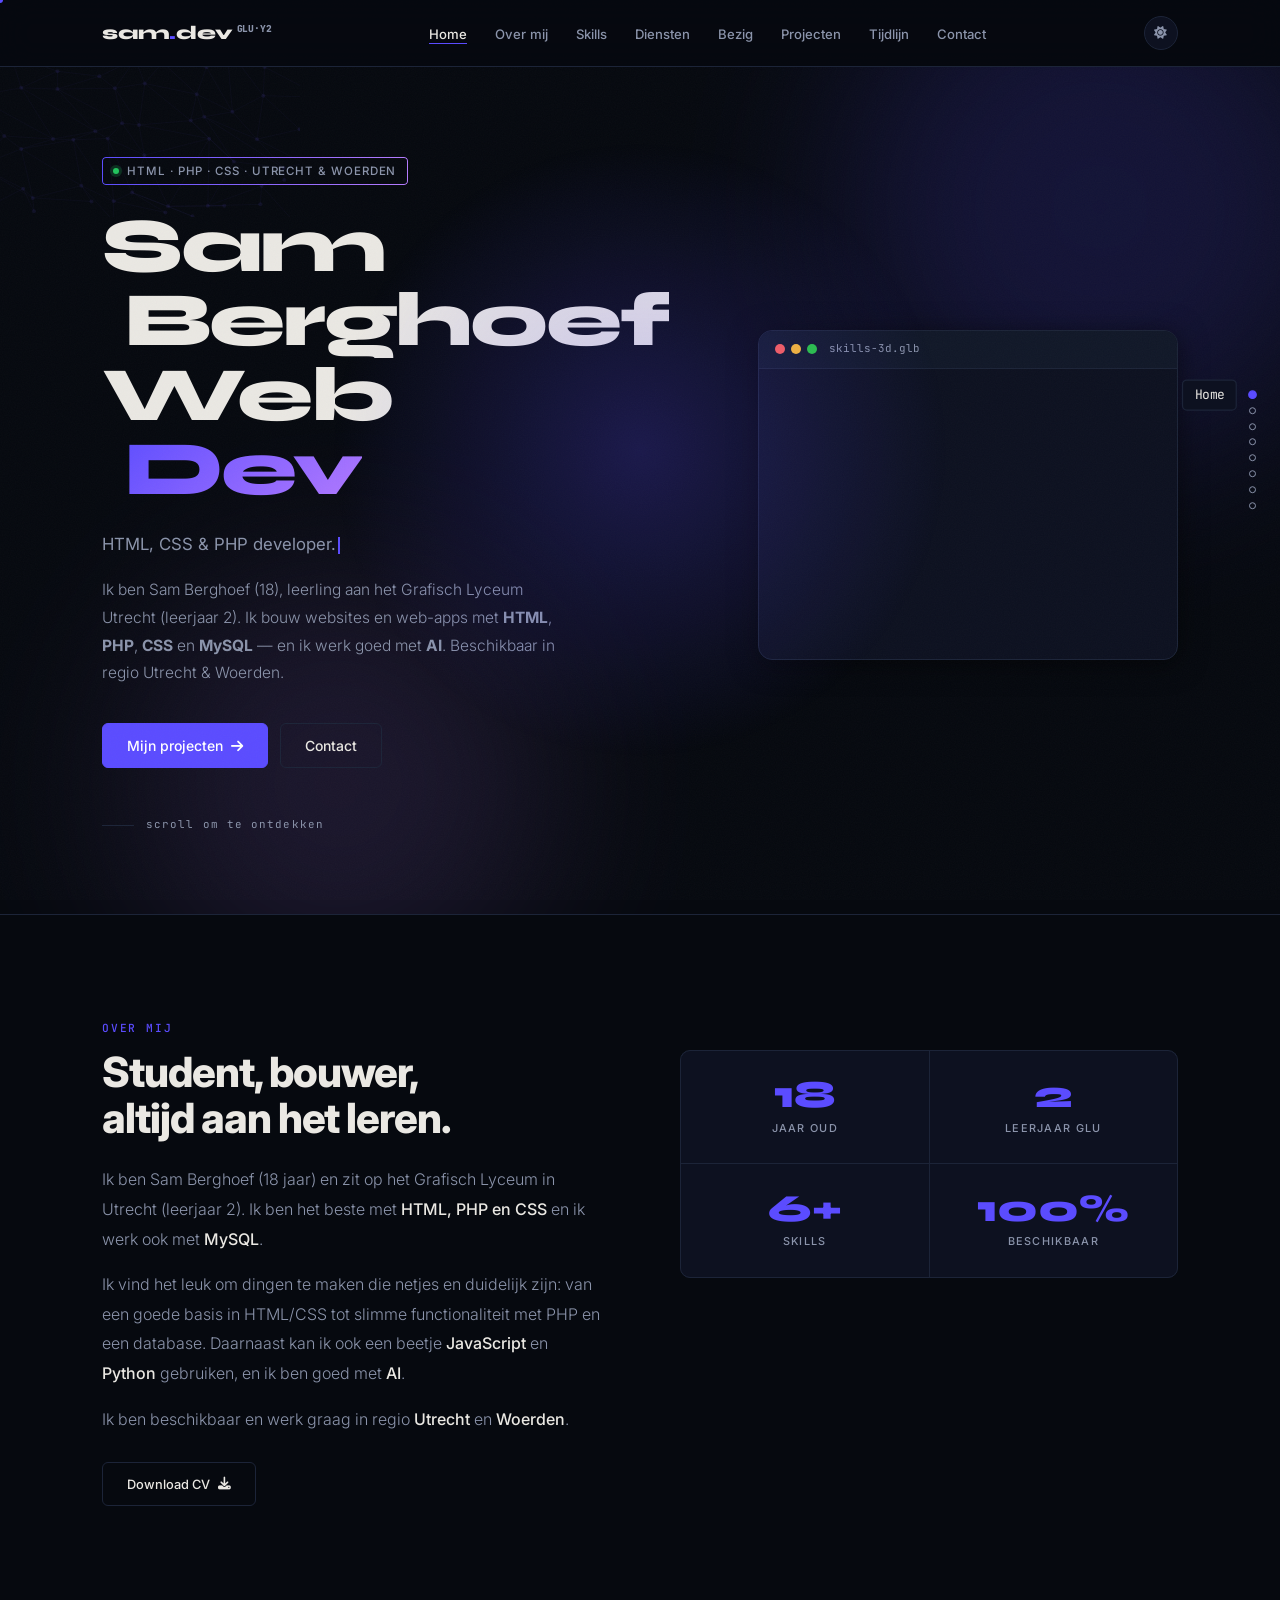
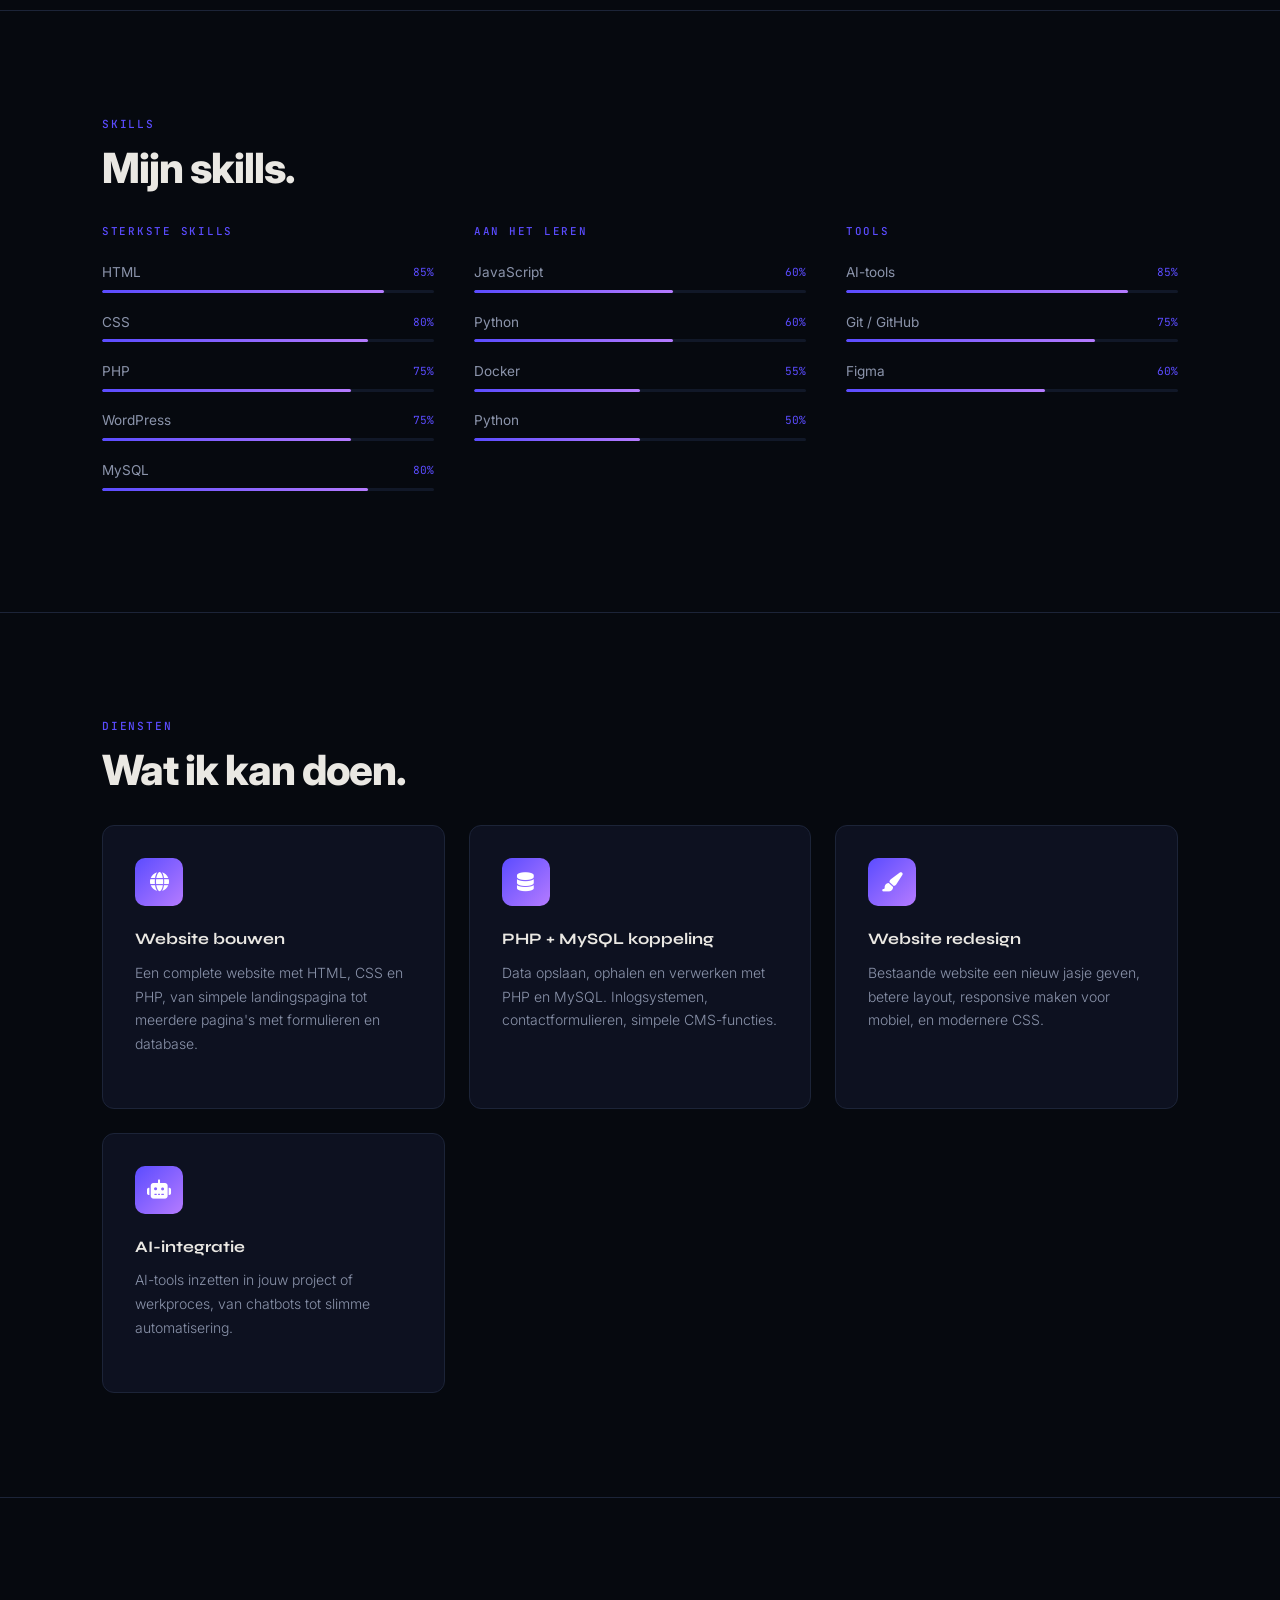
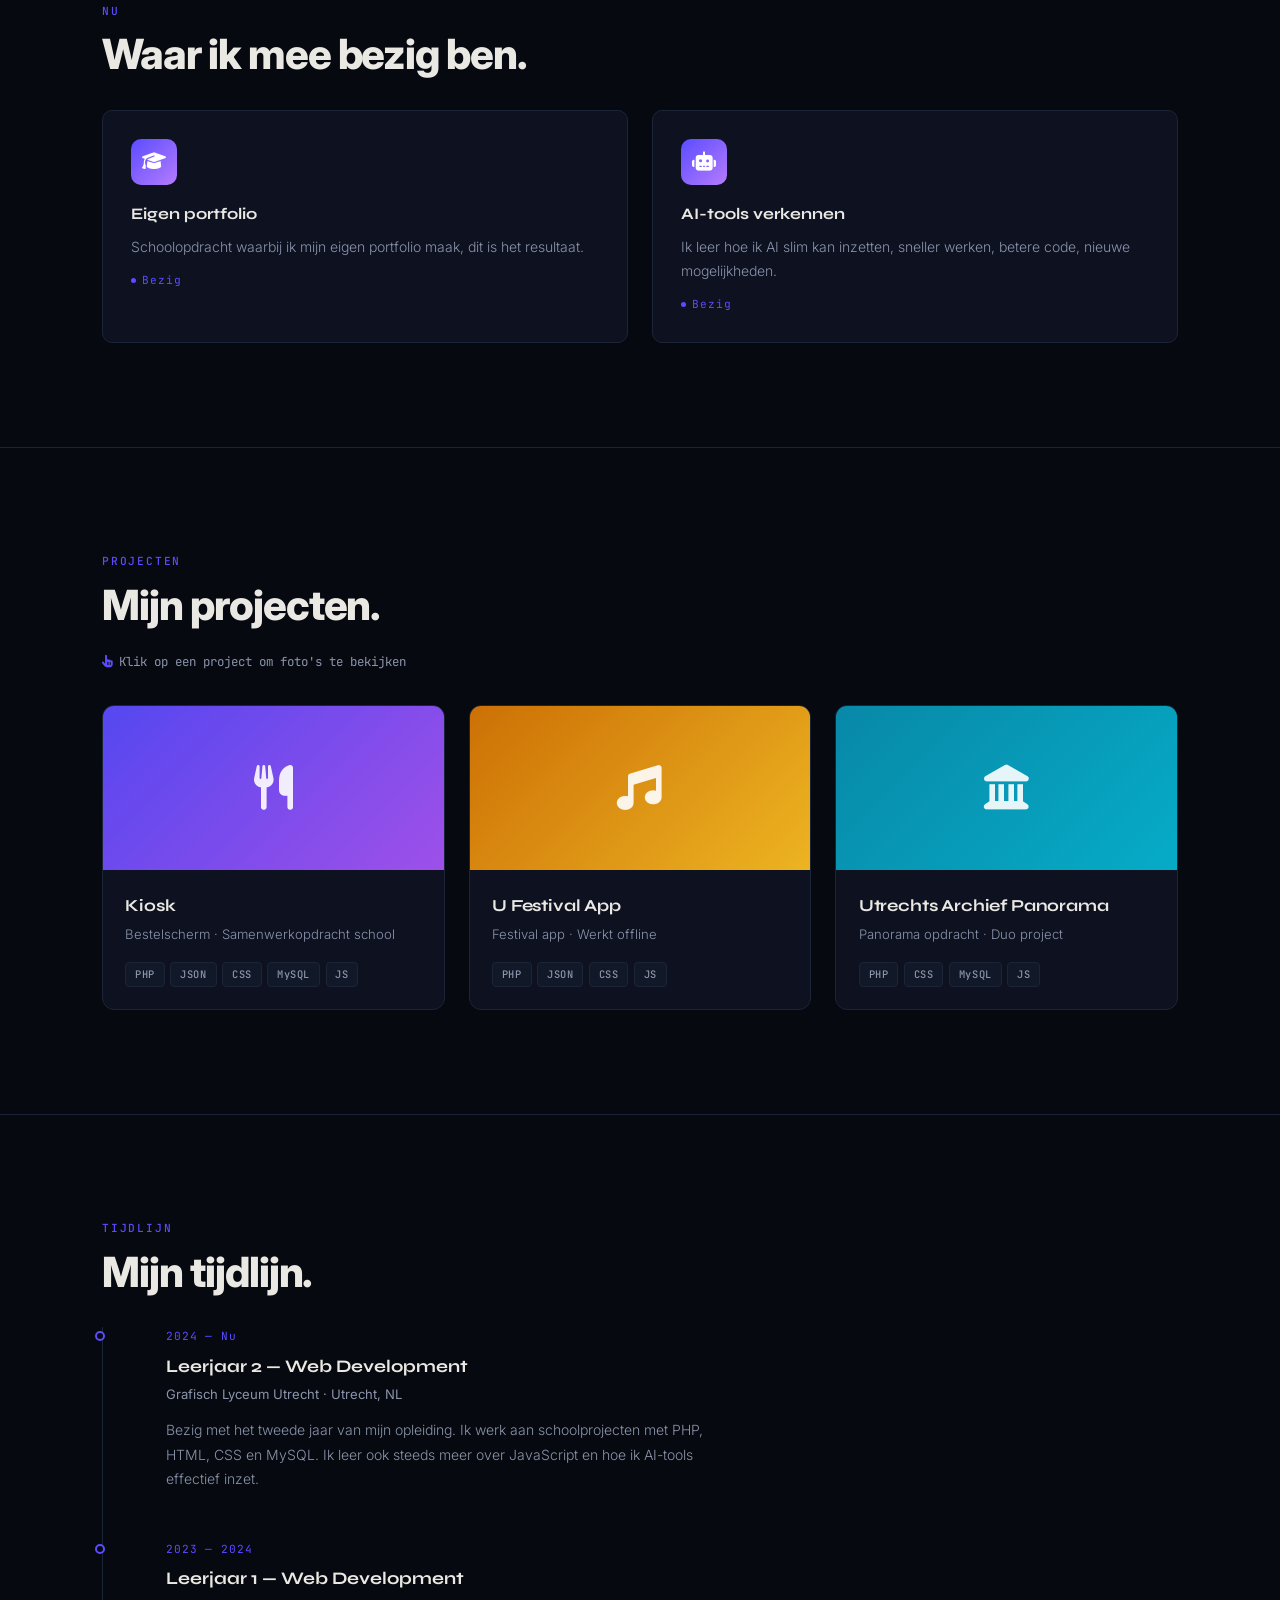
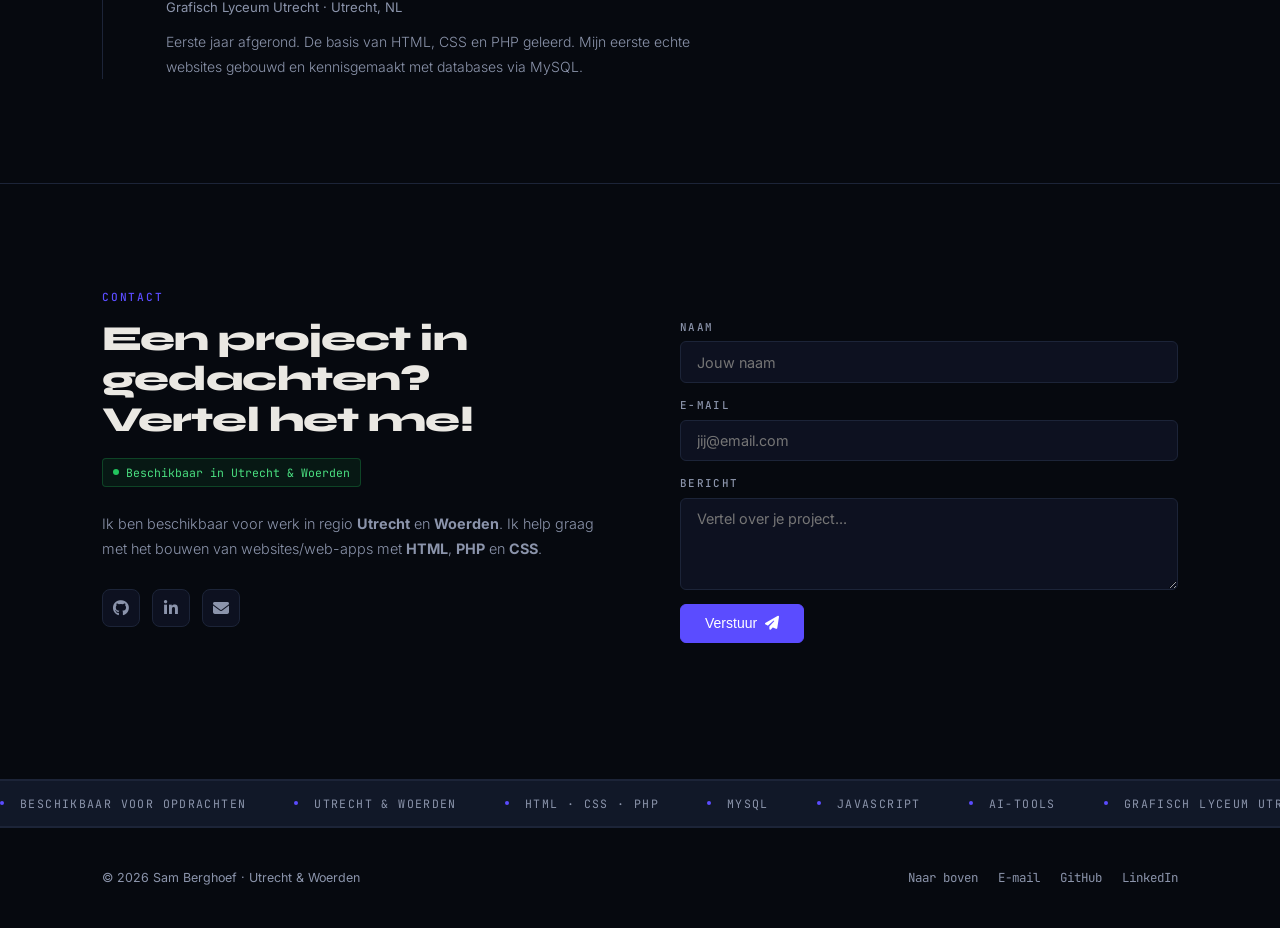
==== index.html @ cdb26d15 "dark mode main, nieuwe kop tekst" ====
<!DOCTYPE html>
<html lang="nl">

<head>
  <meta charset="UTF-8" />
  <meta name="viewport" content="width=device-width,initial-scale=1.0,viewport-fit=cover" />
  <meta name="description"
    content="Sam Berghoef — Web developer student aan het Grafisch Lyceum Utrecht. HTML, PHP, CSS en MySQL. Beschikbaar in Utrecht en Woerden." />
  <meta property="og:title" content="Sam Berghoef | Web Developer" />
  <meta property="og:description"
    content="Student web developer in Utrecht. HTML, PHP, CSS, MySQL. Beschikbaar in Utrecht & Woerden." />
  <meta property="og:type" content="website" />
  <meta name="theme-color" content="#5b4cff" />
  <title>Sam Berghoef | Web Developer — Utrecht</title>
  <link rel="preconnect" href="https://fonts.googleapis.com" />
  <link rel="preconnect" href="https://fonts.gstatic.com" crossorigin />
  <link
    href="https://fonts.googleapis.com/css2?family=Syne:wght@400;600;700;800&family=Inter:wght@300;400;500&family=JetBrains+Mono:wght@400;500&display=swap"
    rel="stylesheet" />
  <link rel="stylesheet" href="https://cdnjs.cloudflare.com/ajax/libs/font-awesome/6.5.0/css/all.min.css" />
  <script src="https://cdnjs.cloudflare.com/ajax/libs/three.js/r128/three.min.js"></script>
  <link rel="stylesheet" href="styles.css" />
</head>

<body>

  <div id="loader">
    <div class="loader-name">sam<span>.</span>dev</div>
    <div class="loader-track">
      <div class="loader-fill"></div>
    </div>
    <div class="loader-pct" id="loaderPct">0%</div>
  </div>

  <div class="scroll-bar" id="scrollBar"></div>
  <div class="nav-overlay" id="navOverlay"></div>
  <div id="cur-dot"></div>
  <div id="cur-ring"></div>
  <div id="spotlight"></div>
  <div class="toast-wrap" id="toastWrap"></div>
  <a href="#home" class="skip">Naar inhoud</a>

  <nav class="side-dots" aria-label="Secties">
    <a href="#home" class="sd" data-label="Home"></a>
    <a href="#about" class="sd" data-label="Over mij"></a>
    <a href="#skills" class="sd" data-label="Skills"></a>
    <a href="#services" class="sd" data-label="Diensten"></a>
    <a href="#now" class="sd" data-label="Bezig"></a>
    <a href="#projects" class="sd" data-label="Projecten"></a>
    <a href="#experience" class="sd" data-label="Tijdlijn"></a>
    <a href="#contact" class="sd" data-label="Contact"></a>
  </nav>

  <header>
    <div class="container">
      <nav>
        <a href="#home" class="logo-text">sam<span class="logo-dot">.</span>dev<span
            class="logo-version">GLU·Y2</span></a>
        <button class="hamburger" id="hamburger" aria-label="Menu"><i class="fas fa-bars"></i></button>
        <ul class="nav-links" id="navLinks">
          <li><a href="#home">Home</a></li>
          <li><a href="#about">Over mij</a></li>
          <li><a href="#skills">Skills</a></li>
          <li><a href="#services">Diensten</a></li>
          <li><a href="#now">Bezig</a></li>
          <li><a href="#projects">Projecten</a></li>
          <li><a href="#experience">Tijdlijn</a></li>
          <li><a href="#contact">Contact</a></li>
        </ul>
        <div class="nav-right">
          <button class="icon-btn" id="themeBtn" aria-label="Thema wisselen"><i class="fas fa-moon"
              id="themeIcon"></i></button>
        </div>
      </nav>
    </div>
  </header>

  <main>

    <!-- HOME -->
    <section id="home">
      <canvas id="meshCanvas" class="hero-mesh"></canvas>
      <div class="aurora"></div>
      <div class="container hero-layout">
        <div class="hero">
          <div class="hero-badge"><span class="status-dot"></span>HTML · PHP · CSS · Utrecht &amp; Woerden</div>
          <h1>
            <div class="hero-word"><span style="animation-delay:.05s">Sam</span></div>
            <div class="hero-word"><span style="animation-delay:.15s">&nbsp;Berghoef</span></div>
            <br />
            <div class="hero-word"><span style="animation-delay:.22s">Web</span></div>
            <br        />
            <div class="hero-word"><span style="animation-delay:.32s">&nbsp;<em>Dev</em></span></div>
            <br />
            
          </h1>
          <div class="tw-wrap"><span id="tw"></span><span class="tw-cursor"></span></div>
          <p class="hero-desc">Ik ben Sam Berghoef (18), leerling aan het Grafisch Lyceum Utrecht (leerjaar 2). Ik bouw
            websites en web-apps met <strong>HTML</strong>, <strong>PHP</strong>, <strong>CSS</strong> en
            <strong>MySQL</strong> — en ik werk goed met <strong>AI</strong>. Beschikbaar in regio Utrecht &amp;
            Woerden.</p>
          <div class="hero-actions">
            <span class="mag-wrap"><a href="#projects" class="btn btn-primary">Mijn projecten <i
                  class="fas fa-arrow-right"></i></a></span>
            <span class="mag-wrap"><a href="#contact" class="btn btn-outline">Contact</a></span>
          </div>
          <div class="hero-scroll">
            <div class="hero-scroll-line"></div>scroll om te ontdekken
          </div>
        </div>
        <div class="globe-card reveal" style="transition-delay:.15s">
          <div class="globe-bar">
            <div class="wd r"></div>
            <div class="wd y"></div>
            <div class="wd g"></div><span
              style="font-size:.68rem;color:var(--muted);margin-left:6px;font-family:'JetBrains Mono',monospace">skills-3d.glb</span>
          </div>
          <div id="globeMount"></div>
        </div>
      </div>
    </section>

    <!-- ABOUT -->
    <section id="about">
      <div class="container">
        <div class="eyebrow">Over mij</div>
        <div class="about-grid">
          <div class="reveal">
            <div class="section-title flip-wrap">
              <div class="flip-inner">Student, bouwer,<br />altijd aan het leren.</div>
            </div>
            <div class="about-body">
              <p>Ik ben Sam Berghoef (18 jaar) en zit op het Grafisch Lyceum in Utrecht (leerjaar 2). Ik ben het beste
                met <strong>HTML, PHP en CSS</strong> en ik werk ook met <strong>MySQL</strong>.</p>
              <p>Ik vind het leuk om dingen te maken die netjes en duidelijk zijn: van een goede basis in HTML/CSS tot
                slimme functionaliteit met PHP en een database. Daarnaast kan ik ook een beetje
                <strong>JavaScript</strong> en <strong>Python</strong> gebruiken, en ik ben goed met
                <strong>AI</strong>.</p>
              <p>Ik ben beschikbaar en werk graag in regio <strong>Utrecht</strong> en <strong>Woerden</strong>.</p>
            </div>
            <div style="margin-top:1.75rem"><span class="mag-wrap"><a href="samCV.pdf" id="cvBtn" class="btn btn-outline"
                  style="font-size:.8rem">Download CV <i class="fas fa-download"></i></a></span></div>
          </div>
          <div class="reveal" style="transition-delay:.12s">
            <div class="kpi-grid">
              <div class="kpi">
                <div class="kpi-num" data-count="18" data-suffix="">0</div>
                <div class="kpi-lbl">Jaar oud</div>
              </div>
              <div class="kpi">
                <div class="kpi-num" data-count="2" data-suffix="">0</div>
                <div class="kpi-lbl">Leerjaar GLU</div>
              </div>
              <div class="kpi">
                <div class="kpi-num" data-count="6" data-suffix="+">0</div>
                <div class="kpi-lbl">Skills</div>
              </div>
              <div class="kpi">
                <div class="kpi-num" data-count="100" data-suffix="%">0</div>
                <div class="kpi-lbl">Beschikbaar</div>
              </div>
            </div>
          </div>
        </div>
      </div>
    </section>

    <!-- SKILLS -->
    <section id="skills">
      <div class="container">
        <div class="eyebrow">Skills</div>
        <div class="section-title flip-wrap">
          <div class="flip-inner">Mijn skills.</div>
        </div>
        <div class="skills-grid reveal">
          <div>
            <div class="skill-group-label">Sterkste skills</div>
            <div class="skill-bar-item">
              <div class="skill-bar-label"><span>HTML</span><span class="skill-pct">85%</span></div>
              <div class="skill-track">
                <div class="skill-fill" data-w="85"></div>
              </div>
            </div>
            <div class="skill-bar-item">
              <div class="skill-bar-label"><span>CSS</span><span class="skill-pct">80%</span></div>
              <div class="skill-track">
                <div class="skill-fill" data-w="80"></div>
              </div>
            </div>
            <div class="skill-bar-item">
              <div class="skill-bar-label"><span>PHP</span><span class="skill-pct">75%</span></div>
              <div class="skill-track">
                <div class="skill-fill" data-w="75"></div>
              </div>
            </div>
             <div class="skill-bar-item">
              <div class="skill-bar-label"><span>WordPress</span><span class="skill-pct">75%</span></div>
              <div class="skill-track">
                <div class="skill-fill" data-w="75"></div>
              </div>
            </div>
            <div class="skill-bar-item">
              <div class="skill-bar-label"><span>MySQL</span><span class="skill-pct">80%</span></div>
              <div class="skill-track">
                <div class="skill-fill" data-w="80"></div>
              </div>
            </div>
          </div>
          <div>
            <div class="skill-group-label">Aan het leren</div>
            <div class="skill-bar-item">
              <div class="skill-bar-label"><span>JavaScript</span><span class="skill-pct">60%</span></div>
              <div class="skill-track">
                <div class="skill-fill" data-w="60"></div>
              </div>
            </div>
            <div class="skill-bar-item">
              <div class="skill-bar-label"><span>Python</span><span class="skill-pct">60%</span></div>
              <div class="skill-track">
                <div class="skill-fill" data-w="60"></div>
              </div>
            </div>
             <div class="skill-bar-item">
              <div class="skill-bar-label"><span>Docker</span><span class="skill-pct">55%</span></div>
              <div class="skill-track">
                <div class="skill-fill" data-w="50"></div>
              </div>
            </div>
            <div class="skill-bar-item">
              <div class="skill-bar-label"><span>Python</span><span class="skill-pct">50%</span></div>
              <div class="skill-track">
                <div class="skill-fill" data-w="50"></div>
              </div>
            </div>
           
          </div>
          <div>
            <div class="skill-group-label">Tools</div>
            <div class="skill-bar-item">
              <div class="skill-bar-label"><span>AI-tools</span><span class="skill-pct">85%</span></div>
              <div class="skill-track">
                <div class="skill-fill" data-w="85"></div>
              </div>
            </div>
            <div class="skill-bar-item">
              <div class="skill-bar-label"><span>Git / GitHub</span><span class="skill-pct">75%</span></div>
              <div class="skill-track">
                <div class="skill-fill" data-w="75"></div>
              </div>
            </div>
            <div class="skill-bar-item">
              <div class="skill-bar-label"><span>Figma</span><span class="skill-pct">60%</span></div>
              <div class="skill-track">
                <div class="skill-fill" data-w="60"></div>
              </div>
            </div>
          </div>

        </div>
      </div>
    </section>

    <!-- SERVICES -->
    <section id="services">
      <div class="container">
        <div class="eyebrow">Diensten</div>
        <div class="section-title flip-wrap">
          <div class="flip-inner">Wat ik kan doen.</div>
        </div>
        <div class="services-grid">
          <div class="srv-card reveal">
            <div class="srv-icon"><i class="fas fa-globe"></i></div>
            <h3 class="srv-title">Website bouwen</h3>
            <p class="srv-desc">Een complete website met HTML, CSS en PHP, van simpele landingspagina tot meerdere
              pagina's met formulieren en database.</p>

          </div>
          <div class="srv-card reveal" style="transition-delay:.08s">
            <div class="srv-icon"><i class="fas fa-database"></i></div>
            <h3 class="srv-title">PHP + MySQL koppeling</h3>
            <p class="srv-desc">Data opslaan, ophalen en verwerken met PHP en MySQL. Inlogsystemen, contactformulieren,
              simpele CMS-functies.</p>

          </div>
          <div class="srv-card reveal" style="transition-delay:.16s">
            <div class="srv-icon"><i class="fas fa-paint-brush"></i></div>
            <h3 class="srv-title">Website redesign</h3>
            <p class="srv-desc">Bestaande website een nieuw jasje geven, betere layout, responsive maken voor mobiel,
              en modernere CSS.</p>

          </div>
          <div class="srv-card reveal" style="transition-delay:.24s">
            <div class="srv-icon"><i class="fas fa-robot"></i></div>
            <h3 class="srv-title">AI-integratie</h3>
            <p class="srv-desc">AI-tools inzetten in jouw project of werkproces, van chatbots tot slimme
              automatisering.</p>

          </div>
        </div>
      </div>
    </section>

    <!-- NOW -->
    <section id="now">
      <div class="container">
        <div class="eyebrow">Nu</div>
        <div class="section-title flip-wrap">
          <div class="flip-inner">Waar ik mee bezig ben.</div>
        </div>
        <div class="now-grid reveal">
          <div class="now-card">
            <div class="now-icon"><i class="fas fa-graduation-cap"></i></div>
            <div class="now-title">Eigen portfolio</div>
            <p class="now-desc">Schoolopdracht waarbij ik mijn eigen portfolio maak, dit is het resultaat.</p>
            <div class="live-badge">Bezig</div>
          </div>
          <div class="now-card">
            <div class="now-icon"><i class="fas fa-robot"></i></div>
            <div class="now-title">AI-tools verkennen</div>
            <p class="now-desc">Ik leer hoe ik AI slim kan inzetten, sneller werken, betere code, nieuwe mogelijkheden.
            </p>
            <div class="live-badge">Bezig</div>
          </div>
        </div>
      </div>
    </section>

    <!-- PROJECTS -->
    <section id="projects">
      <div class="container">
        <div class="eyebrow">Projecten</div>
        <div class="section-title flip-wrap">
          <div class="flip-inner">Mijn projecten.</div>
        </div>

        <p class="proj-click-hint"><i class="fas fa-hand-pointer"></i> Klik op een project om foto's te bekijken</p>

        <div class="proj-grid">

          <!-- ── KIOSK ── -->
          <div class="tilt-wrap reveal" data-tags="HTML,CSS,MySQL,JS" data-project="kiosk">
            <div class="proj-card">
              <div class="proj-thumb thumb-purple"><i class="fas fa-utensils"></i></div>
              <div class="proj-overlay">
                <div class="proj-overlay-title">Kiosk</div>
                <div class="proj-overlay-desc">Kiosk bestelscherm waar je eten kan bestellen. Samenwerkopdracht op
                  school.</div>
                <div class="proj-overlay-links">
                  <a href="https://github.com/Samboterham/HamHalek" target="_blank" rel="noopener"
                    onclick="event.stopPropagation()">Code <i class="fab fa-github"></i></a>
                </div>
              </div>
              <div class="proj-body">
                <div class="proj-title">Kiosk</div>
                <div class="proj-sub">Bestelscherm · Samenwerkopdracht school</div>
                <div class="proj-tags">
                  <span class="tag">PHP</span><span class="tag">JSON</span><span class="tag">CSS</span><span
                    class="tag">MySQL</span><span class="tag">JS</span>
                </div>
              </div>
            </div>
          </div>



          <!-- ── U FESTIVAL APP ── -->
          <div class="tilt-wrap reveal" style="transition-delay:.16s" data-tags="HTML,CSS,MySQL,JS"
            data-project="festival">
            <div class="proj-card">
              <div class="proj-thumb thumb-amber"><i class="fas fa-music"></i></div>
              <div class="proj-overlay">
                <div class="proj-overlay-title">U Festival App</div>
                <div class="proj-overlay-desc">Offline-werkende app met informatie over een zelf bedacht festival.</div>
                <div class="proj-overlay-links">
                  <a href="https://github.com/Samboterham/u_festival_app" target="_blank" rel="noopener"
                    onclick="event.stopPropagation()">Code <i class="fab fa-github"></i></a>
                </div>
              </div>
              <div class="proj-body">
                <div class="proj-title">U Festival App</div>
                <div class="proj-sub">Festival app · Werkt offline</div>
                <div class="proj-tags">
                  <span class="tag">PHP</span><span class="tag">JSON</span><span class="tag">CSS</span><span class="tag">JS</span>
                </div>
              </div>
            </div>
          </div>

          <!-- ── UTRECHTS ARCHIEF ── -->
          <div class="tilt-wrap reveal" style="transition-delay:.08s" data-tags="HTML,CSS,MySQL,JS"
            data-project="archief">
            <div class="proj-card">
              <div class="proj-thumb thumb-teal"><i class="fas fa-landmark"></i></div>
              <div class="proj-overlay">
                <div class="proj-overlay-title">Utrechts Archief</div>
                <div class="proj-overlay-desc">Panorama van de geschiedenis van het Utrechts Archief. Samenwerkopdracht
                  in duo.</div>
                <div class="proj-overlay-links">
                  <a href="https://github.com/Samboterham/samalek" target="_blank" rel="noopener"
                    onclick="event.stopPropagation()">Code <i class="fab fa-github"></i></a>
                </div>
              </div>
              <div class="proj-body">
                <div class="proj-title">Utrechts Archief Panorama</div>
                <div class="proj-sub">Panorama opdracht · Duo project</div>
                <div class="proj-tags">
                  <span class="tag">PHP</span><span class="tag">CSS</span><span class="tag">MySQL</span><span
                    class="tag">JS</span>
                </div>
              </div>
            </div>
          </div>

          <!-- ── KOPIEREN VOOR NIEUW PROJECT ──
               1. Kopieer dit hele blok
               2. Verander data-project="naam" (unieke naam, geen spaties)
               3. Verander data-tags naar jouw techs
               4. Verander de kleur (thumb-purple/teal/amber/rose/green)
               5. Verander het icoontje (fa-*)
               6. Vul titel, beschrijving en GitHub link in
               7. Voeg foto's toe in script.js bij projectData['naam'].images
          ──────────────────────────────────────────────────────── -->

        </div>
      </div>
    </section>

    <!-- EXPERIENCE -->
    <section id="experience">
      <div class="container">
        <div class="eyebrow">Tijdlijn</div>
        <div class="section-title flip-wrap">
          <div class="flip-inner">Mijn tijdlijn.</div>
        </div>
        <div class="timeline reveal">
          <div class="tl-item">
            <div class="tl-dot"></div>
            <div class="tl-period">2024 — Nu</div>
            <div class="tl-role">Leerjaar 2 — Web Development</div>
            <div class="tl-company">Grafisch Lyceum Utrecht · Utrecht, NL</div>
            <p class="tl-desc">Bezig met het tweede jaar van mijn opleiding. Ik werk aan schoolprojecten met PHP, HTML, CSS en MySQL. Ik leer ook steeds meer over JavaScript en hoe ik AI-tools
              effectief inzet.</p>
          </div>
          <div class="tl-item">
            <div class="tl-dot"></div>
            <div class="tl-period">2023 — 2024</div>
            <div class="tl-role">Leerjaar 1 — Web Development</div>
            <div class="tl-company">Grafisch Lyceum Utrecht · Utrecht, NL</div>
            <p class="tl-desc">Eerste jaar afgerond. De basis van HTML, CSS en PHP geleerd. Mijn eerste echte websites
              gebouwd en kennisgemaakt met databases via MySQL.</p>
          </div>
         
        </div>
      </div>
    </section>

    <!-- CONTACT -->
    <section id="contact">
      <div class="container">
        <div class="eyebrow">Contact</div>
        <div class="contact-wrap">
          <div class="reveal">
            <h2 class="contact-big">Een project in gedachten?<br />Vertel het me!</h2>
            <div class="avail-chip">Beschikbaar in Utrecht &amp; Woerden</div>
            <p class="contact-sub">Ik ben beschikbaar voor werk in regio <strong>Utrecht</strong> en
              <strong>Woerden</strong>. Ik help graag met het bouwen van websites/web-apps met <strong>HTML</strong>,
              <strong>PHP</strong> en <strong>CSS</strong>.</p>
            <div class="social-row">
              <a href="https://github.com/Samboterham" class="soc-link" aria-label="GitHub" target="_blank"
                rel="noopener"><i class="fab fa-github"></i></a>
              <a href="https://www.linkedin.com/in/sam-berghoef-677545417/" class="soc-link" aria-label="LinkedIn"
                target="_blank" rel="noopener"><i class="fab fa-linkedin-in"></i></a>
              <a href="mailto:240457@student.glu.nl" class="soc-link" aria-label="E-mail"><i
                  class="fas fa-envelope"></i></a>
            </div>
          </div>
          <div class="reveal" style="transition-delay:.1s">
            <form class="cform" id="contactForm" novalidate>
              <div class="ff"><label for="cname">Naam</label><input type="text" id="cname" placeholder="Jouw naam"
                  required /></div>
              <div class="ff"><label for="cemail">E-mail</label><input type="email" id="cemail"
                  placeholder="jij@email.com" required /></div>
              <div class="ff"><label for="cmsg">Bericht</label><textarea id="cmsg" rows="4"
                  placeholder="Vertel over je project..."></textarea></div>
              <div><button type="submit" class="btn btn-primary">Verstuur <i class="fas fa-paper-plane"></i></button>
              </div>
              <div class="form-msg" id="formMsg"></div>
            </form>
          </div>
        </div>
      </div>
    </section>

  </main>

  <!-- MARQUEE -->
  <div class="marquee-strip">
    <div class="marquee-inner" id="marqueeInner"></div>
  </div>

  <!-- FOOTER -->
  <footer>
    <div class="container footer-inner">
      <span class="footer-copy">© <span id="yr"></span> Sam Berghoef · Utrecht &amp; Woerden</span>
      <div class="footer-links">
        <a href="#home">Naar boven</a>
        <a href="mailto:240457@student.glu.nl">E-mail</a>
        <a href="https://github.com/Samboterham" target="_blank" rel="noopener">GitHub</a>
        <a href="https://www.linkedin.com/in/sam-berghoef-677545417/" target="_blank" rel="noopener">LinkedIn</a>
      </div>
    </div>
  </footer>

  <button class="btt" id="btt" aria-label="Terug naar boven"><i class="fas fa-arrow-up"></i></button>

  <!-- PROJECT PHOTO MODAL -->
  <div id="proj-modal" class="proj-modal" aria-modal="true" role="dialog" aria-hidden="true">
    <div class="pm-backdrop"></div>
    <div class="pm-box">
      <div class="pm-header">
        <h2 class="pm-title"></h2>
        <button class="pm-close" aria-label="Sluiten"><i class="fas fa-times"></i></button>
      </div>
      <div class="pm-gallery">
        <button class="pm-arrow pm-prev" aria-label="Vorige foto"><i class="fas fa-chevron-left"></i></button>
        <div class="pm-img-wrap">
          <img class="pm-img" src="" alt="Project screenshot" />
          <div class="pm-no-img">
            <i class="fas fa-images"></i>
            <p>Nog geen foto's toegevoegd.</p>
            <p>Zet afbeeldingen in de map <code>images/</code><br />en voeg ze toe in <code>script.js</code> bij
              <code>projectData</code>.</p>
          </div>
        </div>
        <button class="pm-arrow pm-next" aria-label="Volgende foto"><i class="fas fa-chevron-right"></i></button>
      </div>
      <div class="pm-counter"></div>
      <div class="pm-dots"></div>
      <div class="pm-footer">
        <p class="pm-desc"></p>
        <div class="pm-links">
          <a class="pm-github btn btn-outline" target="_blank" rel="noopener" style="font-size:.8rem">
            <i class="fab fa-github"></i> Code op GitHub
          </a>
        </div>
      </div>
    </div>
  </div>

  <script src="script.js" defer></script>
</body>

</html>
---- styles.css ----
*,*::before,*::after{box-sizing:border-box;margin:0;padding:0}
:root{
  --bg:#f5f4ef;--surface:#ffffff;--surface2:#eceae4;
  --text:#0c0c0c;--muted:#7a7870;--border:#dedcd6;
  --accent:#5b4cff;--accent2:#b57bff;--accent3:#00d4b4;
  --glow:rgba(91,76,255,0.15);--header-bg:rgba(245,244,239,0.85);
  --card-shadow:0 2px 20px rgba(0,0,0,0.07);--t:all 0.22s ease;
}
body.dark{
  --bg:#06090f;--surface:#0d1120;--surface2:#111828;
  --text:#eae8e3;--muted:#8b94ab;--border:#1c2438;
  --glow:rgba(91,76,255,0.25);--header-bg:rgba(6,9,15,0.88);
  --card-shadow:0 4px 28px rgba(0,0,0,0.55);
}
html{scroll-behavior:smooth;scroll-padding-top:72px}
body{font-family:'Inter',sans-serif;background:var(--bg);color:var(--text);line-height:1.65;overflow-x:hidden;cursor:none;transition:background 0.35s,color 0.25s}
h1,h2,h3,.logo-text{font-family:'Syne',sans-serif}
.container{max-width:1140px;margin:0 auto;padding:0 2rem}

/* GRAIN */
body::after{content:'';position:fixed;inset:0;pointer-events:none;z-index:1;opacity:0.03;background-image:url("data:image/svg+xml,%3Csvg xmlns='http://www.w3.org/2000/svg' width='300' height='300'%3E%3Cfilter id='n'%3E%3CfeTurbulence type='fractalNoise' baseFrequency='0.85' numOctaves='4' stitchTiles='stitch'/%3E%3C/filter%3E%3Crect width='300' height='300' filter='url(%23n)' opacity='1'/%3E%3C/svg%3E")}

/* LOADER */
#loader{position:fixed;inset:0;z-index:10000;background:var(--bg);display:flex;flex-direction:column;align-items:center;justify-content:center;gap:1.5rem;transition:opacity 0.6s,visibility 0.6s}
#loader.out{opacity:0;visibility:hidden}
.loader-name{font-family:'Syne',sans-serif;font-size:1.8rem;font-weight:800;letter-spacing:-0.02em}
.loader-name span{color:var(--accent)}
.loader-track{width:180px;height:2px;background:var(--border);border-radius:2px;overflow:hidden}
.loader-fill{height:100%;width:0;background:linear-gradient(90deg,var(--accent),var(--accent2));animation:loadFill 1.4s cubic-bezier(0.4,0,0.2,1) forwards}
@keyframes loadFill{to{width:100%}}
.loader-pct{font-size:0.75rem;font-family:'JetBrains Mono',monospace;color:var(--muted)}

/* SCROLL BAR */
.scroll-bar{position:fixed;top:0;left:0;z-index:101;height:2px;width:0%;background:linear-gradient(90deg,var(--accent),var(--accent2),var(--accent3));transition:width 0.08s linear}

/* CURSOR */
#cur-dot,#cur-ring{pointer-events:none;position:fixed;border-radius:50%;z-index:9999;will-change:transform}
#cur-dot{width:6px;height:6px;background:var(--accent);transform:translate(-50%,-50%);transition:width .15s,height .15s,opacity .15s}
#cur-ring{width:34px;height:34px;border:1.5px solid var(--accent);transform:translate(-50%,-50%);opacity:.5;transition:width .3s cubic-bezier(.25,1,.5,1),height .3s cubic-bezier(.25,1,.5,1),border-color .2s,opacity .2s}
body.c-hover #cur-dot{width:4px;height:4px;opacity:.6}
body.c-hover #cur-ring{width:52px;height:52px;border-color:var(--accent2);opacity:.7}
body.c-click #cur-dot{width:10px;height:10px;background:var(--accent2)}
body.c-click #cur-ring{width:22px;height:22px}
.trail-dot{pointer-events:none;position:fixed;border-radius:50%;background:var(--accent);z-index:9997;transform:translate(-50%,-50%)}

/* SPOTLIGHT */
#spotlight{position:fixed;inset:0;pointer-events:none;z-index:2;background:radial-gradient(circle 440px at var(--sx,50%) var(--sy,50%),var(--glow) 0%,transparent 70%)}

/* SIDE DOTS */
.side-dots{position:fixed;right:1.5rem;top:50%;transform:translateY(-50%);z-index:80;display:flex;flex-direction:column;gap:0.55rem;align-items:center}
.sd{width:7px;height:7px;border-radius:50%;border:1.5px solid var(--muted);background:transparent;transition:all .2s;position:relative;cursor:none;text-decoration:none}
.sd::before{content:attr(data-label);position:absolute;right:calc(100% + 10px);top:50%;transform:translateY(-50%);background:var(--surface);border:1px solid var(--border);padding:.2rem .55rem;border-radius:4px;font-size:.65rem;font-family:'JetBrains Mono',monospace;white-space:nowrap;opacity:0;pointer-events:none;transition:opacity .18s;color:var(--text)}
.sd:hover::before,.sd.act::before{opacity:1}
.sd.act{background:var(--accent);border-color:var(--accent);transform:scale(1.25)}
@media(max-width:900px){.side-dots{display:none}}

/* SKIP */
.skip{position:absolute;top:-40px;left:0;background:var(--accent);color:#fff;padding:8px 16px;z-index:9999;text-decoration:none;font-size:.85rem;border-radius:0 0 6px 0}
.skip:focus{top:0}

/* TOAST */
.toast-wrap{position:fixed;bottom:2rem;left:50%;transform:translateX(-50%);z-index:9990;display:flex;flex-direction:column;gap:.5rem;align-items:center;pointer-events:none}
.toast{background:var(--surface);border:1px solid var(--border);border-radius:8px;padding:.7rem 1.2rem;font-size:.85rem;box-shadow:0 8px 24px rgba(0,0,0,.15);transform:translateY(12px);opacity:0;transition:all .3s cubic-bezier(.16,1,.3,1);pointer-events:auto;display:flex;align-items:center;gap:.5rem}
.toast.show{transform:translateY(0);opacity:1}
.toast-ok{border-color:rgba(34,197,94,.35);color:#15803d}
.toast-ok i{color:#22c55e}
.toast-err{border-color:rgba(249,115,22,.35);color:#c2410c}
.toast-err i{color:#f97316}
body.dark .toast-ok{color:#4ade80}
body.dark .toast-err{color:#fb923c}

/* HEADER */
header{position:sticky;top:0;z-index:100;backdrop-filter:blur(16px);background:var(--header-bg);border-bottom:1px solid var(--border)}
nav{display:flex;align-items:center;justify-content:space-between;padding:1rem 0;gap:1rem}
.logo-text{font-size:1.2rem;font-weight:800;letter-spacing:-.01em;color:var(--text);text-decoration:none}
.logo-dot{color:var(--accent)}
.logo-version{font-family:'JetBrains Mono',monospace;font-size:.6rem;color:var(--muted);margin-left:4px;vertical-align:super}
.nav-links{display:flex;gap:1.75rem;list-style:none}
.nav-links a{font-size:.82rem;font-weight:500;color:var(--muted);text-decoration:none;position:relative;padding-bottom:2px;transition:color .2s}
.nav-links a::after{content:'';position:absolute;bottom:0;left:0;width:0;height:1px;background:var(--accent);transition:width .25s}
.nav-links a:hover,.nav-links a.active{color:var(--text)}
.nav-links a:hover::after,.nav-links a.active::after{width:100%}
.nav-right{display:flex;align-items:center;gap:.75rem}
.icon-btn{width:34px;height:34px;border-radius:50%;border:1px solid var(--border);background:var(--surface);color:var(--muted);cursor:none;display:flex;align-items:center;justify-content:center;font-size:.8rem;transition:var(--t)}
.icon-btn:hover{color:var(--text);border-color:var(--muted)}
.hamburger{display:none;font-size:1.3rem;cursor:none;color:var(--text);background:none;border:none}
.nav-overlay{position:fixed;inset:0;background:rgba(0,0,0,.55);opacity:0;visibility:hidden;transition:all .3s;z-index:98;backdrop-filter:blur(4px)}
.nav-overlay.open{opacity:1;visibility:visible}
@media(max-width:768px){
  .nav-links{position:fixed;top:0;right:-100%;flex-direction:column;background:var(--surface);width:80%;max-width:320px;height:100vh;padding:5rem 2.5rem;gap:2rem;border-left:1px solid var(--border);transition:right .35s cubic-bezier(.4,0,.2,1);z-index:99}
  .nav-links.open{right:0}
  .nav-links a{font-size:1.1rem}
  .hamburger{display:flex}
}

/* BUTTONS */
.btn{display:inline-flex;align-items:center;gap:.5rem;font-size:.875rem;font-weight:500;padding:.65rem 1.5rem;border-radius:6px;cursor:none;text-decoration:none;transition:var(--t);border:1.5px solid transparent;position:relative;overflow:hidden}
.btn::after{content:'';position:absolute;inset:0;background:rgba(255,255,255,.1);opacity:0;transition:opacity .2s}
.btn:hover::after{opacity:1}
.btn-primary{background:var(--accent);color:#fff;border-color:var(--accent)}
.btn-primary:hover{transform:translateY(-2px);box-shadow:0 8px 24px rgba(91,76,255,.35)}
.btn-outline{background:transparent;color:var(--text);border-color:var(--border)}
.btn-outline:hover{border-color:var(--accent);color:var(--accent)}
.mag-wrap{display:inline-block}

/* SECTIONS */
section{padding:6.5rem 0;border-bottom:1px solid var(--border)}
.eyebrow{font-family:'JetBrains Mono',monospace;font-size:.7rem;font-weight:500;letter-spacing:.16em;color:var(--accent);text-transform:uppercase;margin-bottom:.75rem}
.section-title{font-size:clamp(1.8rem,3.5vw,2.6rem);font-weight:800;letter-spacing:-.025em;line-height:1.1;margin-bottom:1.5rem}

/* FLIP TITLE */
.flip-wrap{perspective:700px}
.flip-inner{display:inline-block;transform:rotateX(55deg) translateY(18px);opacity:0;transition:transform .85s cubic-bezier(.16,1,.3,1),opacity .55s;transform-origin:top center}
.flip-wrap.flipped .flip-inner{transform:rotateX(0) translateY(0);opacity:1}

/* HERO */
#home{padding:5.5rem 0 5rem;position:relative;overflow:hidden}
.hero-mesh{position:absolute;inset:0;pointer-events:none;z-index:0;opacity:.55}

/* AURORA ORBS */
.aurora{position:absolute;inset:0;pointer-events:none;z-index:0;overflow:hidden}
.aurora::before,.aurora::after{content:'';position:absolute;border-radius:50%;filter:blur(90px);animation:auroraFloat 9s ease-in-out infinite alternate}
.aurora::before{width:520px;height:520px;background:var(--accent);top:-120px;right:-80px;opacity:.09;animation-delay:-2s}
.aurora::after{width:420px;height:420px;background:var(--accent2);bottom:-80px;left:10%;opacity:.07;animation-delay:-5s}
body.dark .aurora::before{opacity:.16}
body.dark .aurora::after{opacity:.12}
@keyframes auroraFloat{0%{transform:translate(0,0) scale(1)}100%{transform:translate(40px,25px) scale(1.12)}}

.hero-layout{display:grid;grid-template-columns:1fr 420px;gap:4rem;align-items:center;position:relative;z-index:1}

/* Animated badge border */
.hero-badge{display:inline-flex;align-items:center;gap:.5rem;font-size:.72rem;font-weight:500;letter-spacing:.08em;text-transform:uppercase;color:var(--muted);border-radius:4px;padding:.28rem .7rem;margin-bottom:1.5rem;position:relative}
.hero-badge::before{content:'';position:absolute;inset:0;border-radius:4px;padding:1px;background:linear-gradient(90deg,var(--accent),var(--accent2),var(--accent3),var(--accent));background-size:300% 100%;animation:borderFlow 4s linear infinite;-webkit-mask:linear-gradient(#fff 0 0) content-box,linear-gradient(#fff 0 0);-webkit-mask-composite:xor;mask-composite:exclude}
@keyframes borderFlow{0%{background-position:0% 50%}100%{background-position:300% 50%}}
.status-dot{width:6px;height:6px;border-radius:50%;background:#22c55e;box-shadow:0 0 0 3px rgba(34,197,94,.2);animation:pulse 2s infinite}
@keyframes pulse{0%,100%{box-shadow:0 0 0 3px rgba(34,197,94,.2)}50%{box-shadow:0 0 0 6px rgba(34,197,94,.06)}}

.hero h1{font-size:clamp(2.8rem,6vw,5.2rem);font-weight:800;line-height:.97;letter-spacing:-.03em;margin-bottom:1.5rem}
.hero-word{display:inline-block;overflow:hidden;vertical-align:bottom}
.hero-word span{display:inline-block;transform:translateY(100%);animation:wordUp .7s cubic-bezier(.16,1,.3,1) forwards}
.hero h1 em{font-style:normal;background:linear-gradient(135deg,var(--accent),var(--accent2));-webkit-background-clip:text;background-clip:text;color:transparent}
@keyframes wordUp{to{transform:translateY(0)}}
.tw-wrap{font-size:1.05rem;color:var(--muted);min-height:1.8rem;margin-bottom:1rem}
.tw-cursor{display:inline-block;width:2px;height:1em;background:var(--accent);vertical-align:middle;margin-left:2px;animation:blink 1s step-end infinite}
@keyframes blink{0%,100%{opacity:1}50%{opacity:0}}
.hero-desc{color:var(--muted);max-width:460px;font-size:.97rem;font-weight:300;line-height:1.8;margin-bottom:2.2rem}
.hero-actions{display:flex;gap:.75rem;flex-wrap:wrap}
.hero-scroll{display:flex;align-items:center;gap:.75rem;margin-top:3rem;font-family:'JetBrains Mono',monospace;font-size:.68rem;color:var(--muted);letter-spacing:.1em}
.hero-scroll-line{width:32px;height:1px;background:var(--border)}

/* GLOBE */
.globe-card{background:var(--surface);border:1px solid var(--border);border-radius:14px;overflow:hidden;box-shadow:var(--card-shadow)}
.globe-bar{display:flex;align-items:center;gap:6px;padding:.6rem 1rem;border-bottom:1px solid var(--border);background:var(--surface2)}
.wd{width:10px;height:10px;border-radius:50%}
.wd.r{background:#ff5f57}.wd.y{background:#febc2e}.wd.g{background:#28c840}
#globeMount{width:100%;height:290px;display:block;cursor:none}
@media(max-width:900px){.hero-layout{grid-template-columns:1fr}.globe-card{display:none}}

/* ABOUT */
.about-grid{display:grid;grid-template-columns:1fr 1fr;gap:5rem;align-items:start}
.about-body{color:var(--muted);font-weight:300;line-height:1.85}
.about-body p+p{margin-top:1rem}
.about-body strong{color:var(--text);font-weight:500}
.kpi-grid{display:grid;grid-template-columns:1fr 1fr;gap:1px;background:var(--border);border:1px solid var(--border);border-radius:10px;overflow:hidden}
.kpi{background:var(--surface);padding:1.6rem 1rem;text-align:center}
.kpi-num{font-family:'Syne',sans-serif;font-size:2.4rem;font-weight:800;color:var(--accent);line-height:1}
.kpi-lbl{font-size:.68rem;font-weight:500;letter-spacing:.12em;text-transform:uppercase;color:var(--muted);margin-top:.3rem}
@media(max-width:768px){.about-grid{grid-template-columns:1fr;gap:2.5rem}}

/* SKILLS */
.skills-grid{display:grid;grid-template-columns:repeat(auto-fit,minmax(240px,1fr));gap:2.5rem;margin-top:2rem}
.skill-group-label{font-family:'JetBrains Mono',monospace;font-size:.68rem;font-weight:500;letter-spacing:.16em;text-transform:uppercase;color:var(--accent);margin-bottom:1.25rem}
.skill-bar-item{margin-bottom:1.1rem}
.skill-bar-label{display:flex;justify-content:space-between;align-items:center;font-size:.85rem;color:var(--muted);margin-bottom:.4rem}
.skill-pct{font-family:'JetBrains Mono',monospace;font-size:.7rem;color:var(--accent)}
.skill-track{height:3px;background:var(--surface2);border-radius:3px;overflow:hidden}
.skill-fill{height:100%;width:0;background:linear-gradient(90deg,var(--accent),var(--accent2));border-radius:3px;transition:width 1.1s cubic-bezier(.16,1,.3,1)}

/* SERVICES */
.services-grid{display:grid;grid-template-columns:repeat(auto-fill,minmax(260px,1fr));gap:1.5rem;margin-top:2rem}
.srv-card{background:var(--surface);border:1px solid var(--border);border-radius:12px;padding:2rem;transition:transform .22s,box-shadow .22s;position:relative;overflow:hidden}
.srv-card::after{content:'';position:absolute;top:0;left:0;right:0;height:2px;background:linear-gradient(90deg,var(--accent),var(--accent2));transform:scaleX(0);transition:transform .3s;transform-origin:left}
.srv-card:hover{transform:translateY(-5px);box-shadow:var(--card-shadow)}
.srv-card:hover::after{transform:scaleX(1)}
body.dark .srv-card:hover{box-shadow:0 0 0 1px rgba(91,76,255,.3),0 12px 32px rgba(0,0,0,.4)}
.srv-icon{width:48px;height:48px;border-radius:10px;background:linear-gradient(135deg,var(--accent),var(--accent2));display:flex;align-items:center;justify-content:center;font-size:1.2rem;color:#fff;margin-bottom:1.25rem}
.srv-title{font-family:'Syne',sans-serif;font-size:1rem;font-weight:700;margin-bottom:.5rem}
.srv-desc{font-size:.875rem;color:var(--muted);font-weight:300;line-height:1.7;margin-bottom:1.25rem}
.srv-price{font-family:'JetBrains Mono',monospace;font-size:.75rem;color:var(--accent);letter-spacing:.06em}

/* NOW */
.now-grid{display:grid;grid-template-columns:repeat(auto-fit,minmax(260px,1fr));gap:1.5rem;margin-top:2rem}
.now-card{background:var(--surface);border:1px solid var(--border);border-radius:10px;padding:1.75rem;transition:transform .2s,box-shadow .2s}
.now-card:hover{transform:translateY(-4px);box-shadow:var(--card-shadow)}
body.dark .now-card:hover{box-shadow:0 0 0 1px rgba(91,76,255,.25),0 8px 24px rgba(0,0,0,.4)}
.now-icon{width:46px;height:46px;border-radius:10px;background:linear-gradient(135deg,var(--accent),var(--accent2));display:flex;align-items:center;justify-content:center;font-size:1.2rem;color:#fff;margin-bottom:1rem}
.now-title{font-family:'Syne',sans-serif;font-size:1rem;font-weight:700;margin-bottom:.5rem}
.now-desc{font-size:.875rem;color:var(--muted);font-weight:300;line-height:1.7}
.live-badge{display:inline-flex;align-items:center;gap:.4rem;font-size:.7rem;color:var(--accent);margin-top:.75rem;font-family:'JetBrains Mono',monospace;letter-spacing:.08em}
.live-badge::before{content:'';width:5px;height:5px;border-radius:50%;background:var(--accent);animation:pulse 2s infinite}



/* PROJECTS */
.proj-grid{display:grid;grid-template-columns:repeat(auto-fill,minmax(330px,1fr));gap:1.5rem;margin-top:2rem}

/* Projects hero banner */
.projects-hero{position:relative;border-radius:14px;overflow:hidden;border:1px solid var(--border);margin-top:1.25rem;box-shadow:var(--card-shadow)}
.projects-hero-img{width:100%;height:220px;object-fit:cover;display:block;filter:saturate(1.05) contrast(1.02)}
.projects-hero-overlay{position:absolute;inset:0;background:linear-gradient(to bottom,rgba(0,0,0,.05) 0%,rgba(0,0,0,.55) 100%);pointer-events:none}

.tilt-wrap{perspective:1000px;border-radius:12px;transition:opacity .3s}
.tilt-wrap.hidden{display:none}
.proj-card{background:var(--surface);border:1px solid var(--border);border-radius:12px;overflow:hidden;position:relative;transform-style:preserve-3d;transition:box-shadow .2s}
.proj-card::before{content:'';position:absolute;inset:0;background:radial-gradient(circle at var(--mx,50%) var(--my,50%),rgba(255,255,255,.2) 0%,transparent 60%);opacity:0;transition:opacity .2s;pointer-events:none;z-index:3}
.proj-card:hover::before{opacity:1}
body.dark .proj-card:hover{box-shadow:0 0 0 1px rgba(91,76,255,.3),0 20px 40px rgba(0,0,0,.5) !important}
.proj-thumb{height:164px;display:flex;align-items:center;justify-content:center;font-size:2.8rem;position:relative;overflow:hidden}
.proj-thumb i{position:relative;z-index:1;color:rgba(255,255,255,.9)}
.proj-thumb::after{content:'';position:absolute;inset:0;background:rgba(0,0,0,.06)}
.proj-overlay{position:absolute;bottom:0;left:0;right:0;background:linear-gradient(to top,rgba(0,0,0,.93) 0%,rgba(0,0,0,.6) 60%,transparent 100%);padding:1.5rem;transform:translateY(100%);transition:transform .35s cubic-bezier(.16,1,.3,1);z-index:2}
.proj-card:hover .proj-overlay{transform:translateY(0)}
.proj-overlay-title{font-family:'Syne',sans-serif;font-size:1rem;font-weight:700;color:#fff;margin-bottom:.35rem}
.proj-overlay-desc{font-size:.8rem;color:rgba(255,255,255,.7);line-height:1.6;margin-bottom:.75rem}
.proj-overlay-links a{font-size:.75rem;color:var(--accent2);margin-right:1rem;text-decoration:none;font-weight:500}
.thumb-purple{background:linear-gradient(135deg,#5b4cff,#a855f7)}
.thumb-teal{background:linear-gradient(135deg,#0891b2,#06b6d4)}
.thumb-amber{background:linear-gradient(135deg,#d97706,#fbbf24)}
.thumb-rose{background:linear-gradient(135deg,#e11d48,#f97316)}
.thumb-green{background:linear-gradient(135deg,#059669,#10b981)}
.proj-body{padding:1.4rem}
.proj-title{font-family:'Syne',sans-serif;font-size:1.05rem;font-weight:700;letter-spacing:-.01em;margin-bottom:.25rem}
.proj-sub{font-size:.82rem;color:var(--muted);margin-bottom:1rem;font-weight:300}
.proj-tags{display:flex;flex-wrap:wrap;gap:.35rem}
.tag{font-size:.65rem;font-weight:500;letter-spacing:.06em;padding:.18rem .55rem;border-radius:4px;background:var(--surface2);border:1px solid var(--border);color:var(--muted);font-family:'JetBrains Mono',monospace}

/* TIMELINE */
.timeline{position:relative;margin-top:2rem;padding-left:2rem}
.timeline::before{content:'';position:absolute;top:0;bottom:0;left:0;width:1px;background:var(--border)}
.tl-item{position:relative;padding-bottom:3rem;padding-left:2rem}
.tl-item:last-child{padding-bottom:0}
.tl-dot{position:absolute;left:-2.45rem;top:.25rem;width:10px;height:10px;border-radius:50%;border:2px solid var(--accent);background:var(--bg);transition:background .2s,box-shadow .2s}
.tl-item:hover .tl-dot{background:var(--accent);box-shadow:0 0 0 4px rgba(91,76,255,.18)}
.tl-period{font-family:'JetBrains Mono',monospace;font-size:.7rem;color:var(--accent);letter-spacing:.08em;margin-bottom:.4rem}
.tl-role{font-family:'Syne',sans-serif;font-size:1.1rem;font-weight:700;margin-bottom:.2rem}
.tl-company{font-size:.82rem;color:var(--muted);margin-bottom:.75rem}
.tl-desc{font-size:.875rem;color:var(--muted);font-weight:300;line-height:1.75;max-width:560px}

/* TESTIMONIALS */
.testi-grid{display:grid;grid-template-columns:repeat(auto-fit,minmax(280px,1fr));gap:1.5rem;margin-top:2rem}
.testi-card{background:var(--surface);border:1px solid var(--border);border-radius:10px;padding:1.75rem;transition:transform .2s,box-shadow .2s}
.testi-card:hover{transform:translateY(-4px);box-shadow:var(--card-shadow)}
body.dark .testi-card:hover{box-shadow:0 0 0 1px rgba(91,76,255,.2),0 8px 24px rgba(0,0,0,.4)}
.testi-stars{color:#fbbf24;font-size:.75rem;margin-bottom:1rem;letter-spacing:2px}
.testi-quote{font-size:.9rem;color:var(--muted);font-style:italic;line-height:1.75;margin-bottom:1.25rem}
.testi-author{display:flex;align-items:center;gap:.75rem}
.testi-av{width:42px;height:42px;border-radius:50%;background:linear-gradient(135deg,var(--accent),var(--accent2));display:flex;align-items:center;justify-content:center;font-weight:700;color:#fff;font-size:.85rem;flex-shrink:0}
.testi-name{font-family:'Syne',sans-serif;font-size:.9rem;font-weight:700}
.testi-role{font-size:.75rem;color:var(--muted)}

/* CONTACT */
.contact-wrap{display:grid;grid-template-columns:1fr 1fr;gap:5rem;align-items:start}
.contact-big{font-family:'Syne',sans-serif;font-size:clamp(1.6rem,3vw,2.2rem);font-weight:800;letter-spacing:-.025em;line-height:1.15;margin-bottom:1rem}
.contact-sub{font-size:.9rem;color:var(--muted);font-weight:300;line-height:1.75;margin-bottom:1.75rem}
.avail-chip{display:inline-flex;align-items:center;gap:.4rem;font-size:.72rem;font-family:'JetBrains Mono',monospace;color:#15803d;background:rgba(34,197,94,.08);border:1px solid rgba(34,197,94,.25);border-radius:4px;padding:.25rem .65rem;margin-bottom:1.5rem}
.avail-chip::before{content:'';width:6px;height:6px;border-radius:50%;background:#22c55e;animation:pulse 2s infinite}
body.dark .avail-chip{color:#4ade80}
.social-row{display:flex;gap:.75rem;flex-wrap:wrap}
.soc-link{width:38px;height:38px;border-radius:8px;border:1px solid var(--border);background:var(--surface);color:var(--muted);display:flex;align-items:center;justify-content:center;text-decoration:none;transition:var(--t)}
.soc-link:hover{color:var(--accent);border-color:var(--accent);transform:translateY(-2px)}
.cform{display:flex;flex-direction:column;gap:.875rem}
.ff{display:flex;flex-direction:column;gap:.3rem}
.ff label{font-family:'JetBrains Mono',monospace;font-size:.68rem;font-weight:500;letter-spacing:.12em;text-transform:uppercase;color:var(--muted)}
.ff input,.ff textarea{font-family:'Inter',sans-serif;font-size:.9rem;padding:.7rem 1rem;border-radius:6px;border:1px solid var(--border);background:var(--surface);color:var(--text);transition:border-color .2s,box-shadow .2s;resize:vertical}
.ff input:focus,.ff textarea:focus{outline:none;border-color:var(--accent);box-shadow:0 0 0 3px rgba(91,76,255,.1)}
.form-msg{font-size:.82rem;min-height:1.4em}
.form-msg.ok{color:#22c55e}.form-msg.err{color:#f97316}
@media(max-width:768px){.contact-wrap{grid-template-columns:1fr;gap:2.5rem}}

/* MARQUEE */
.marquee-strip{overflow:hidden;border-top:1px solid var(--border);border-bottom:1px solid var(--border);padding:.8rem 0;background:var(--surface2)}
.marquee-inner{display:flex;gap:3rem;white-space:nowrap;animation:marquee 30s linear infinite}
.marquee-inner:hover{animation-play-state:paused}
.marquee-item{font-family:'JetBrains Mono',monospace;font-size:.72rem;letter-spacing:.12em;color:var(--muted);text-transform:uppercase;display:flex;align-items:center;gap:1rem}
.marquee-dot{width:4px;height:4px;border-radius:50%;background:var(--accent)}
@keyframes marquee{from{transform:translateX(0)}to{transform:translateX(-50%)}}

/* FOOTER */
footer{padding:2.5rem 0;border-top:1px solid var(--border)}
.footer-inner{display:flex;align-items:center;justify-content:space-between;flex-wrap:wrap;gap:1rem}
.footer-copy{font-size:.78rem;color:var(--muted)}
.footer-links{display:flex;gap:1.25rem}
.footer-links a{font-size:.78rem;color:var(--muted);text-decoration:none;transition:color .2s;font-family:'JetBrains Mono',monospace}
.footer-links a:hover{color:var(--accent)}

/* BTT */
.btt{position:fixed;bottom:1.75rem;right:1.75rem;z-index:90;width:40px;height:40px;border-radius:8px;background:var(--accent);color:#fff;border:none;cursor:none;display:flex;align-items:center;justify-content:center;opacity:0;pointer-events:none;transition:opacity .2s,transform .2s;box-shadow:0 4px 16px rgba(91,76,255,.4)}
.btt.show{opacity:1;pointer-events:auto}
.btt:hover{transform:translateY(-3px)}

/* REVEAL */
.reveal{opacity:0;transform:translateY(28px);transition:opacity .7s ease,transform .7s ease}
.reveal.visible{opacity:1;transform:none}

/* KONAMI OVERLAY */
.konami-overlay{position:fixed;inset:0;z-index:99999;display:flex;align-items:center;justify-content:center;background:rgba(0,0,0,.92);backdrop-filter:blur(10px)}
.konami-box{text-align:center;color:#fff;padding:2rem}
.konami-emoji{font-size:4rem;margin-bottom:1rem;display:block}
.konami-title{font-family:'Syne',sans-serif;font-size:2rem;font-weight:800;margin-bottom:.75rem}
.konami-sub{color:#8b94ab;font-size:.95rem;margin-bottom:2rem}

/* KEYFRAMES */
@keyframes rippleOut{0%{width:0;height:0;opacity:.9;transform:translate(-50%,-50%)}100%{width:140px;height:140px;opacity:0;transform:translate(-50%,-50%)}}
@keyframes emojiFly{0%{opacity:1;transform:translate(0,0) scale(1)}100%{opacity:0;transform:translate(var(--ex),var(--ey)) scale(.4)}}

/* RESPONSIVE */
@media(max-width:640px){.proj-grid{grid-template-columns:1fr}.skills-grid{grid-template-columns:1fr}.services-grid{grid-template-columns:1fr}}
@media(prefers-reduced-motion:reduce){
  .reveal,.flip-inner{opacity:1;transform:none}
  .hero-word span{transform:none;animation:none}
  #cur-dot,#cur-ring,.trail-dot{display:none}
  body{cursor:auto}
  .marquee-inner,.aurora::before,.aurora::after{animation:none}
  .hero-badge::before{animation:none}
}
/* ─── PROJECT MODAL ─────────────────────────────────────────────── */
.proj-click-hint{
  font-size:.78rem;color:var(--muted);font-family:'JetBrains Mono',monospace;
  margin-top:1rem;display:flex;align-items:center;gap:.4rem;
}
.proj-click-hint i{color:var(--accent)}

.tilt-wrap[data-project]{cursor:none}
.tilt-wrap[data-project] .proj-card{cursor:none}

.proj-modal{
  position:fixed;inset:0;z-index:9980;
  display:flex;align-items:center;justify-content:center;
  opacity:0;visibility:hidden;
  transition:opacity .3s ease,visibility .3s;
}
.proj-modal.open{opacity:1;visibility:visible}

.pm-backdrop{
  position:absolute;inset:0;
  background:rgba(0,0,0,.88);backdrop-filter:blur(10px);
  cursor:none;
}
.pm-box{
  position:relative;z-index:1;
  width:min(820px,94vw);max-height:92vh;
  overflow-y:auto;
  background:var(--surface);border:1px solid var(--border);border-radius:16px;
  display:flex;flex-direction:column;
  box-shadow:0 24px 80px rgba(0,0,0,.55);
  animation:pmIn .3s cubic-bezier(.16,1,.3,1);
}
@keyframes pmIn{from{transform:translateY(20px) scale(.97);opacity:0}to{transform:none;opacity:1}}

.pm-header{
  display:flex;align-items:center;justify-content:space-between;
  padding:1.1rem 1.5rem;border-bottom:1px solid var(--border);
  position:sticky;top:0;background:var(--surface);z-index:2;
}
.pm-title{font-family:'Syne',sans-serif;font-size:1.15rem;font-weight:800}
.pm-close{
  width:32px;height:32px;border-radius:50%;
  border:1px solid var(--border);background:var(--surface2);
  color:var(--muted);cursor:none;display:flex;align-items:center;justify-content:center;
  font-size:.8rem;transition:all .2s;flex-shrink:0;
}
.pm-close:hover{color:var(--text);border-color:var(--text)}

.pm-gallery{
  position:relative;display:flex;align-items:center;
  background:#0a0a0a;min-height:320px;
}
.pm-img-wrap{
  flex:1;display:flex;align-items:center;justify-content:center;
  min-height:320px;overflow:hidden;
}
.pm-img{
  max-width:100%;max-height:480px;
  object-fit:contain;display:block;
  transition:opacity .25s;
}
.pm-img.loading{opacity:.4}
.pm-no-img{
  display:none;text-align:center;
  color:var(--muted);padding:2.5rem 2rem;line-height:1.9;
}
.pm-no-img i{font-size:2.5rem;color:var(--border);margin-bottom:.75rem;display:block}
.pm-no-img p{font-size:.88rem;margin:.15rem 0}
.pm-no-img code{
  font-family:'JetBrains Mono',monospace;font-size:.78rem;
  color:var(--accent);background:var(--surface2);
  padding:.15rem .45rem;border-radius:4px;
}

.pm-arrow{
  position:absolute;top:50%;transform:translateY(-50%);
  width:38px;height:38px;border-radius:50%;border:none;
  background:rgba(255,255,255,.14);color:#fff;
  cursor:none;display:flex;align-items:center;justify-content:center;
  font-size:.85rem;transition:background .18s;z-index:2;
}
.pm-arrow:hover{background:rgba(255,255,255,.28)}
.pm-prev{left:.75rem}
.pm-next{right:.75rem}
.pm-arrow.hide{opacity:0;pointer-events:none}

.pm-counter{
  font-family:'JetBrains Mono',monospace;font-size:.7rem;
  color:var(--muted);text-align:center;padding:.6rem 0 0;
}
.pm-dots{display:flex;justify-content:center;gap:.45rem;padding:.5rem .5rem .75rem}
.pm-dot{
  width:7px;height:7px;border-radius:50%;
  border:1.5px solid var(--border);background:transparent;
  cursor:none;transition:all .2s;
}
.pm-dot.act{background:var(--accent);border-color:var(--accent);transform:scale(1.2)}

.pm-footer{
  padding:1.25rem 1.5rem;border-top:1px solid var(--border);
  display:flex;flex-direction:column;gap:.85rem;
}
.pm-desc{font-size:.9rem;color:var(--muted);line-height:1.7}
.pm-links{display:flex;gap:.75rem;flex-wrap:wrap}
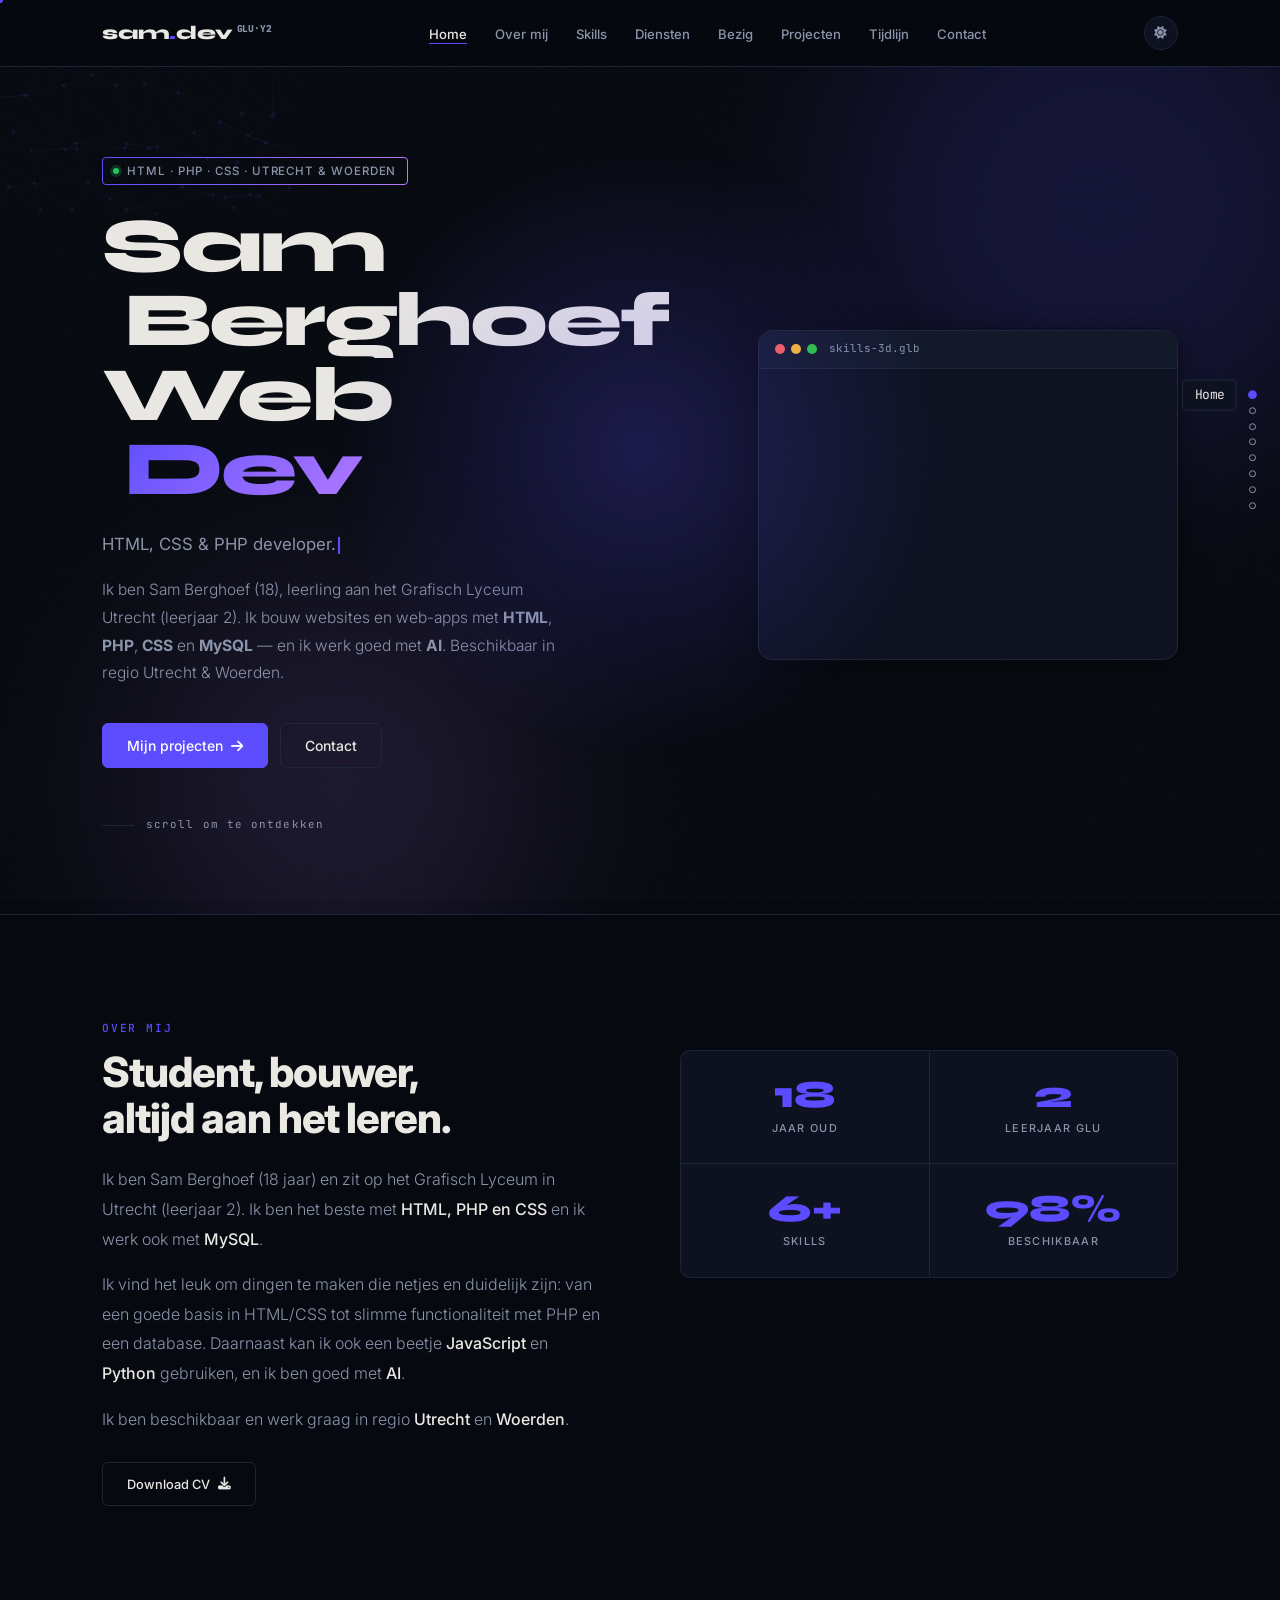
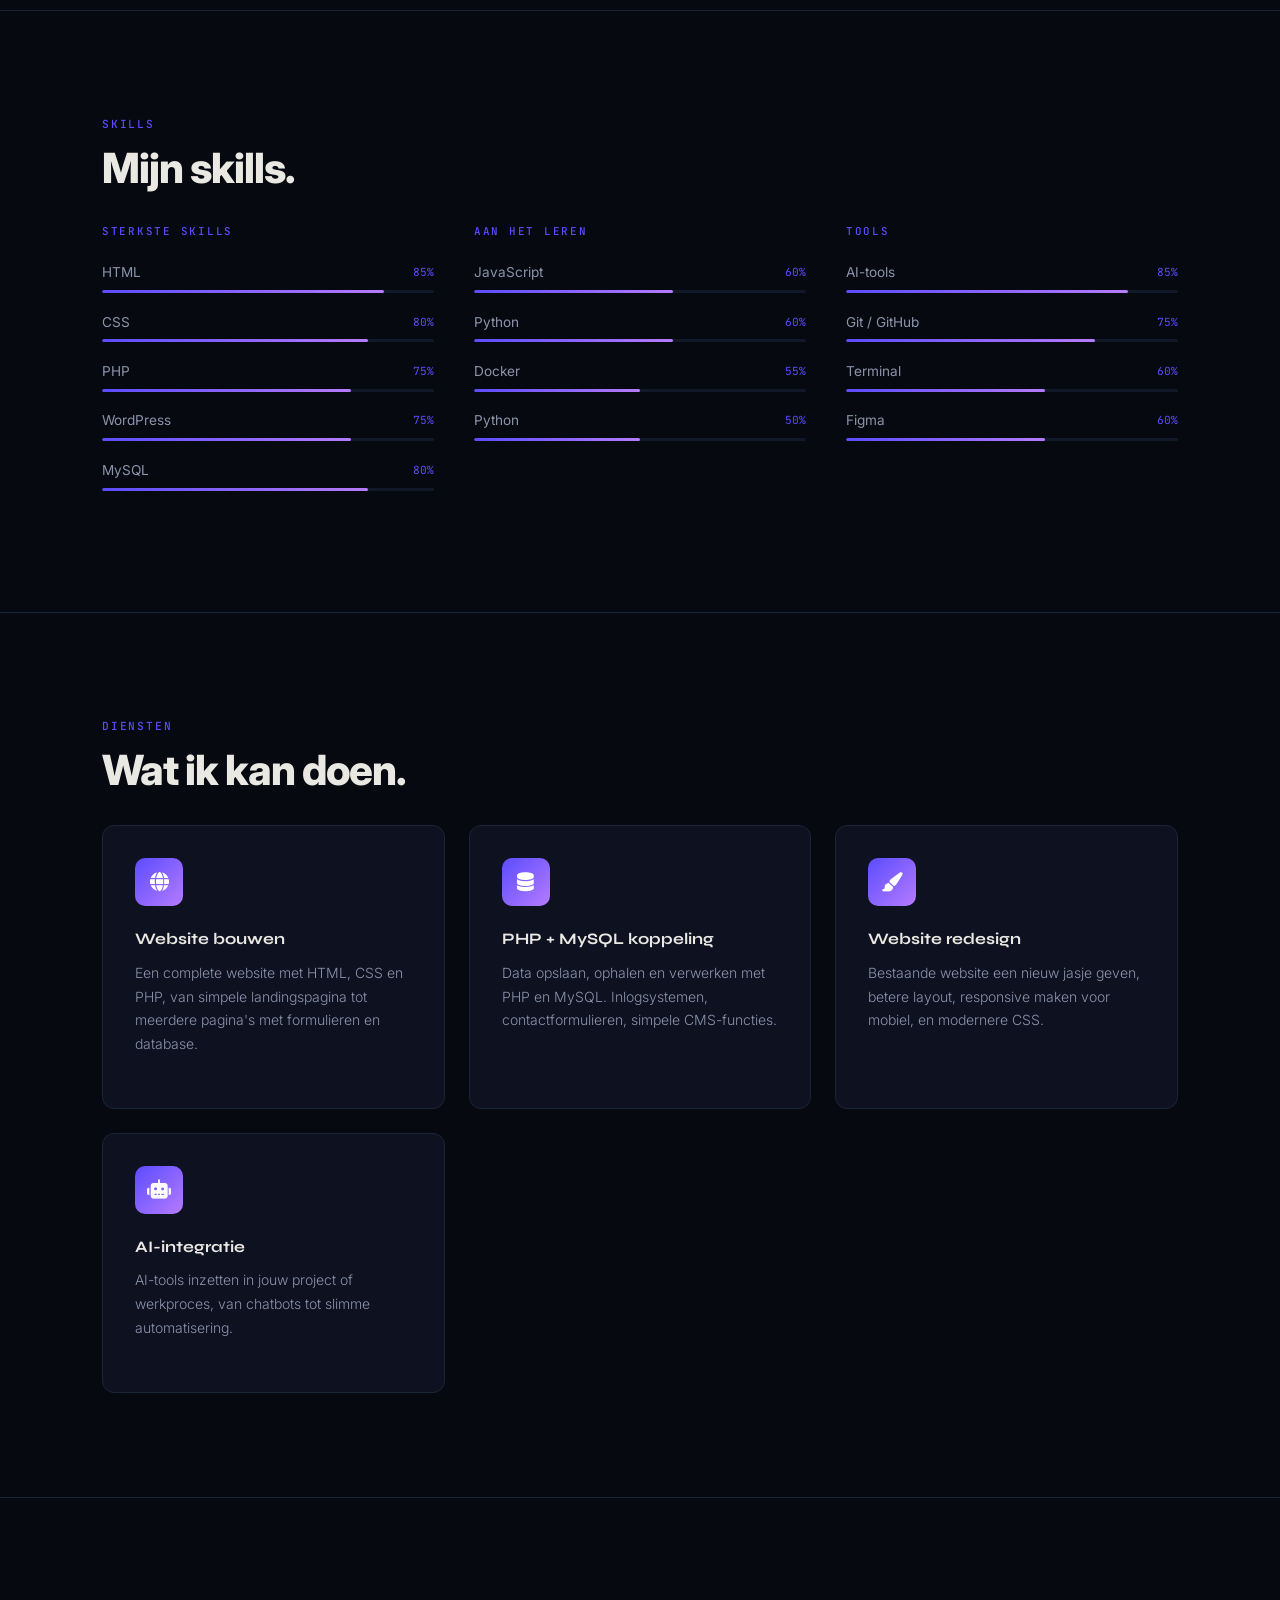
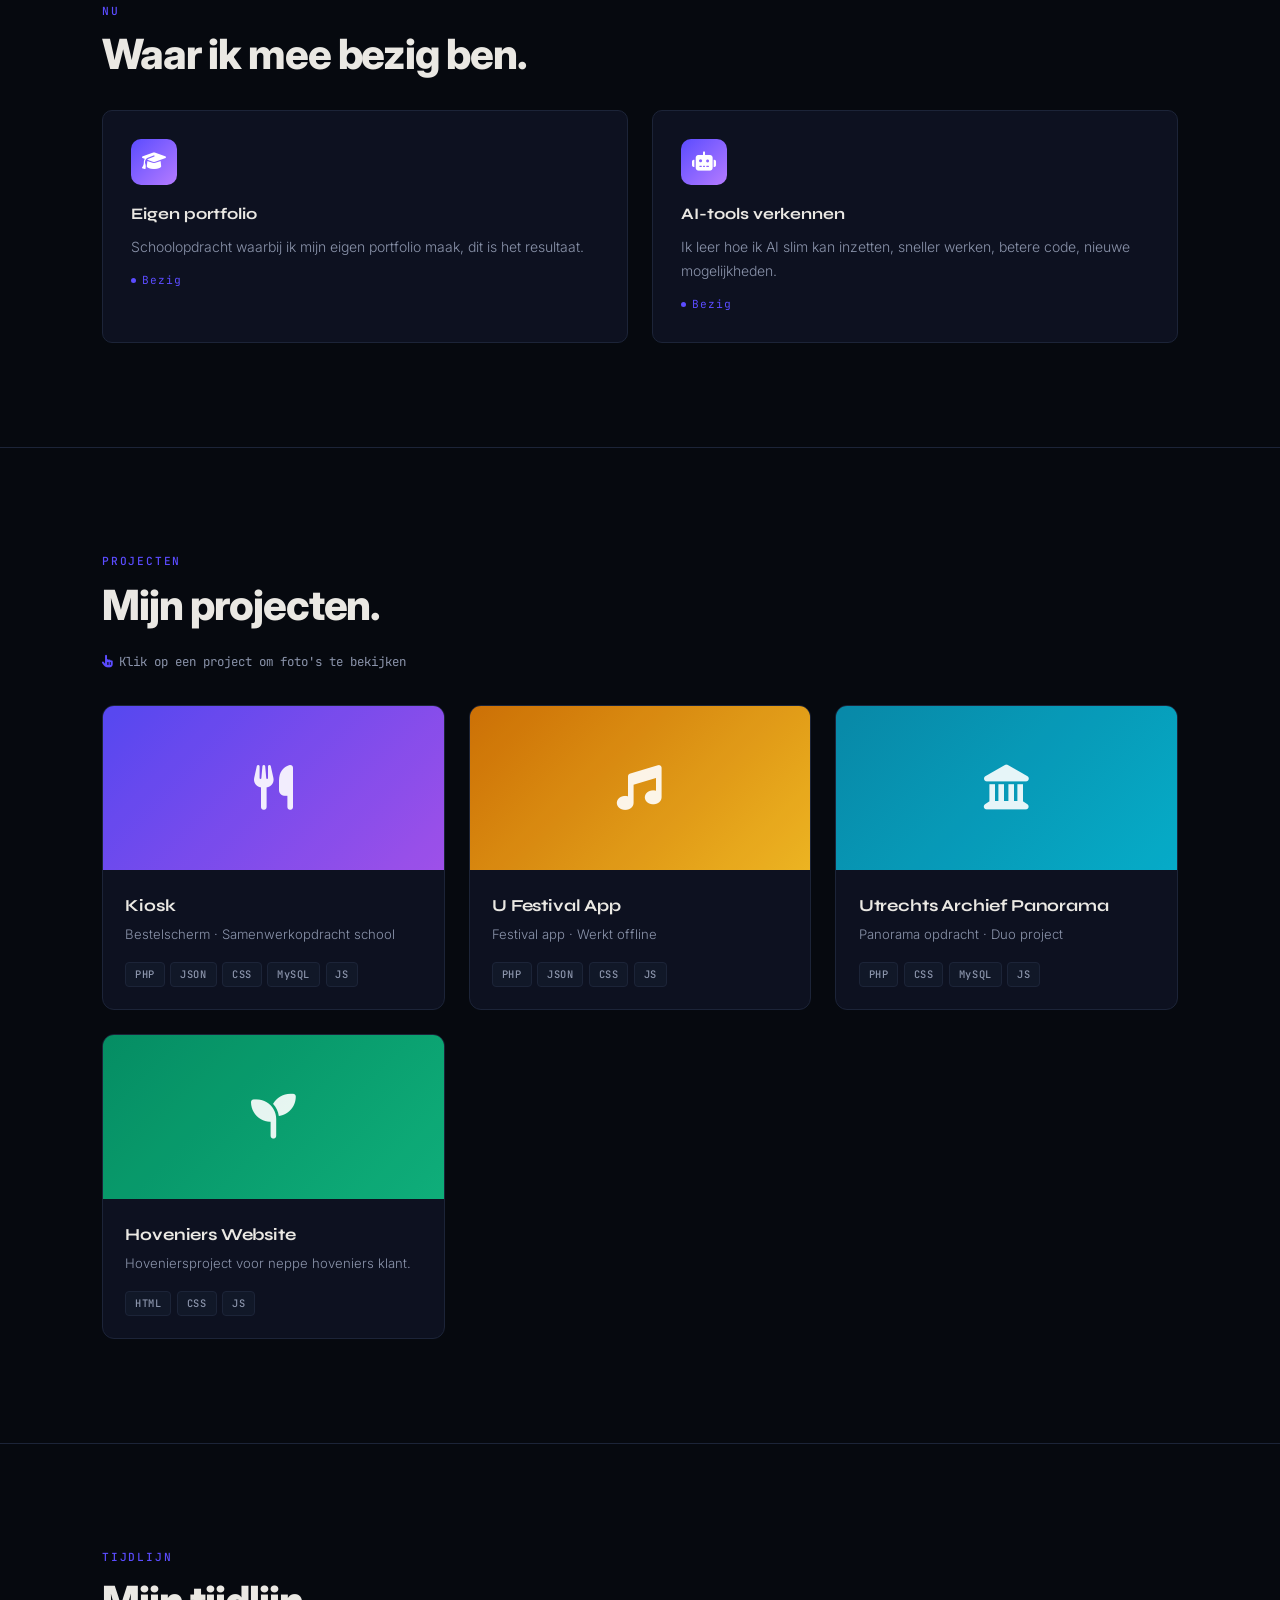
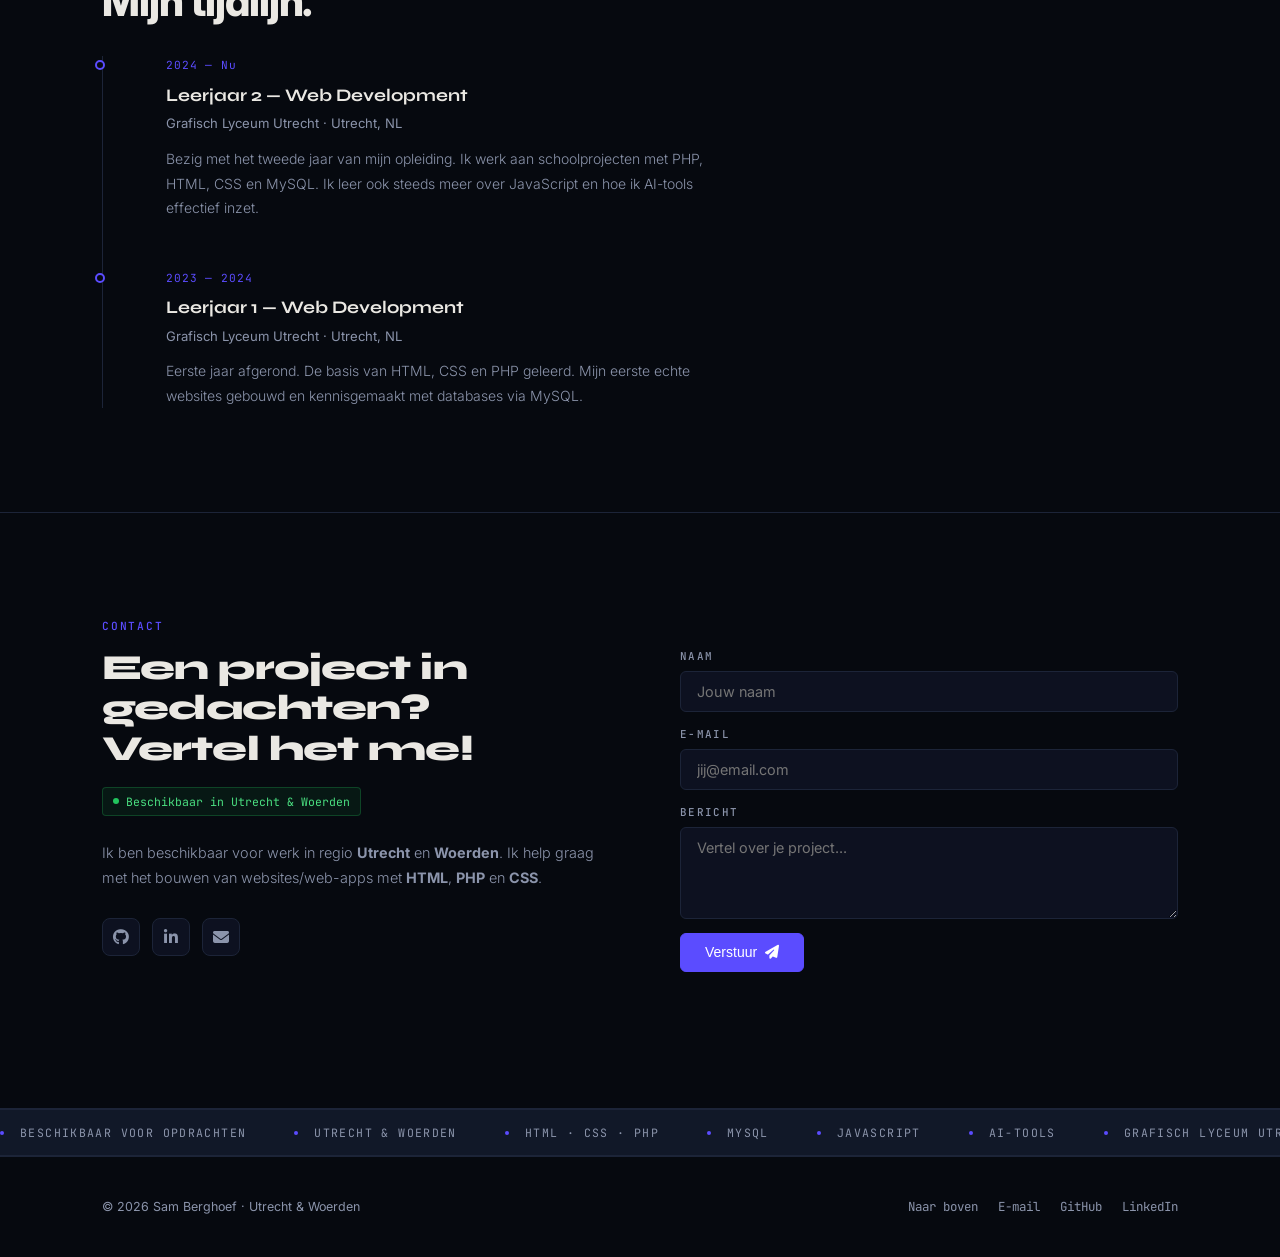
==== commit 9b1eac3d: "render config fix" ====
--- a/index.html
+++ b/index.html
@@ -138,7 +138,7 @@
                 <strong>AI</strong>.</p>
               <p>Ik ben beschikbaar en werk graag in regio <strong>Utrecht</strong> en <strong>Woerden</strong>.</p>
             </div>
-            <div style="margin-top:1.75rem"><span class="mag-wrap"><a href="samCV.pdf" id="cvBtn" class="btn btn-outline"
+            <div style="margin-top:1.75rem"><span class="mag-wrap"><a href="samCV.pdf" download="samCV.pdf" id="cvBtn" class="btn btn-outline"
                   style="font-size:.8rem">Download CV <i class="fas fa-download"></i></a></span></div>
           </div>
           <div class="reveal" style="transition-delay:.12s">
@@ -246,6 +246,12 @@
               <div class="skill-bar-label"><span>Git / GitHub</span><span class="skill-pct">75%</span></div>
               <div class="skill-track">
                 <div class="skill-fill" data-w="75"></div>
+              </div>
+            </div>
+            <div class="skill-bar-item">
+              <div class="skill-bar-label"><span>Terminal</span><span class="skill-pct">60%</span></div>
+              <div class="skill-track">
+                <div class="skill-fill" data-w="60"></div>
               </div>
             </div>
             <div class="skill-bar-item">
@@ -410,6 +416,28 @@
               </div>
             </div>
           </div>
+
+          <!-- ── HOVERNIERS WEBSITE ── -->
+          <div class="tilt-wrap reveal" style="transition-delay:.08s" data-tags="HTML,CSS,JS" data-project="hoveniers">
+            <div class="proj-card">
+              <div class="proj-thumb thumb-green"><i class="fas fa-seedling"></i></div>
+              <div class="proj-overlay">
+                <div class="proj-overlay-title">Hoveniers Website</div>
+                <div class="proj-overlay-desc">Duo opdracht waarbij we een hoveniers website moesten maken voor een neppe hoveniers klant.</div>
+                <div class="proj-overlay-links">
+                  <a href="https://github.com/Samboterham/Hovenierswebsite_echte" rel="noopener" onclick="event.stopPropagation()">Code <i class="fab fa-github"></i></a>
+                </div>
+              </div>
+              <div class="proj-body">
+                <div class="proj-title">Hoveniers Website</div>
+                <div class="proj-sub">Hoveniersproject voor neppe hoveniers klant.</div>
+                <div class="proj-tags">
+                  <span class="tag">HTML</span><span class="tag">CSS</span><span class="tag">JS</span>
+                </div>
+              </div>
+            </div>
+          </div>
+
 
           <!-- ── KOPIEREN VOOR NIEUW PROJECT ──
                1. Kopieer dit hele blok
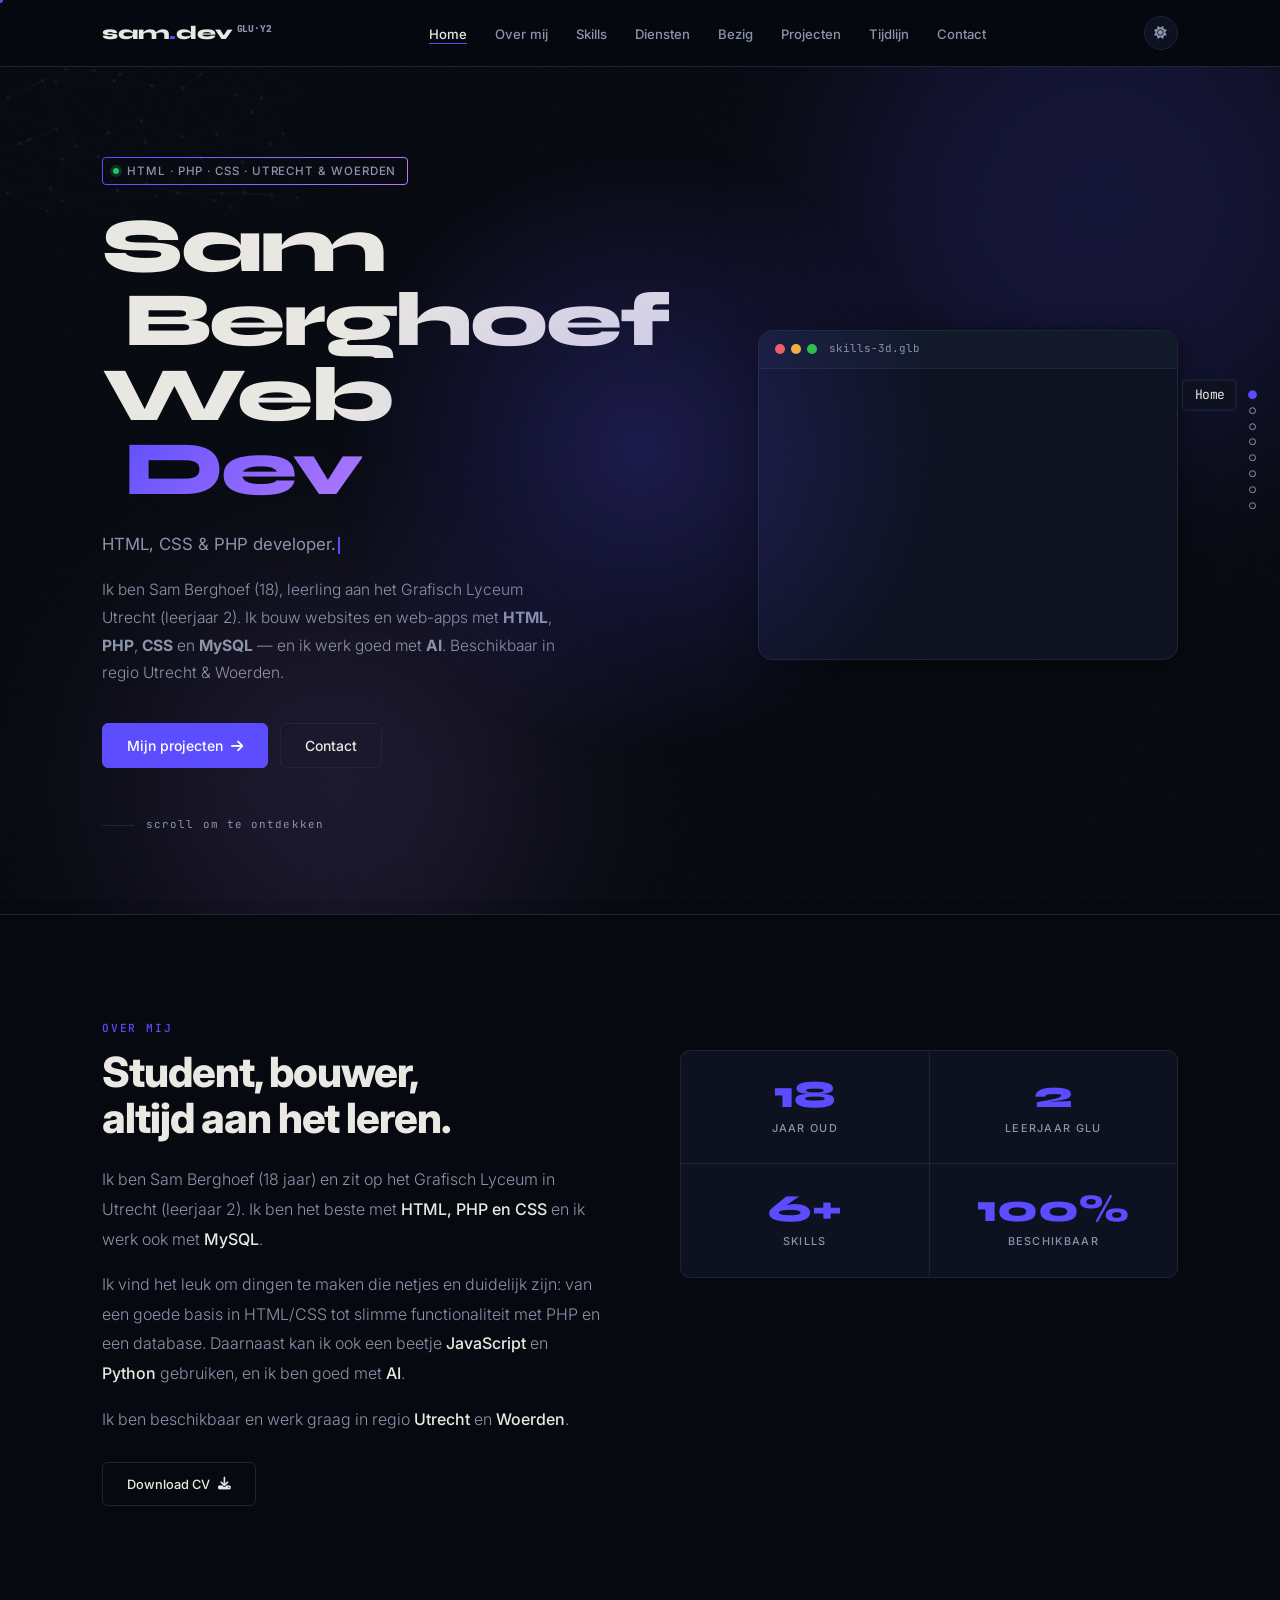
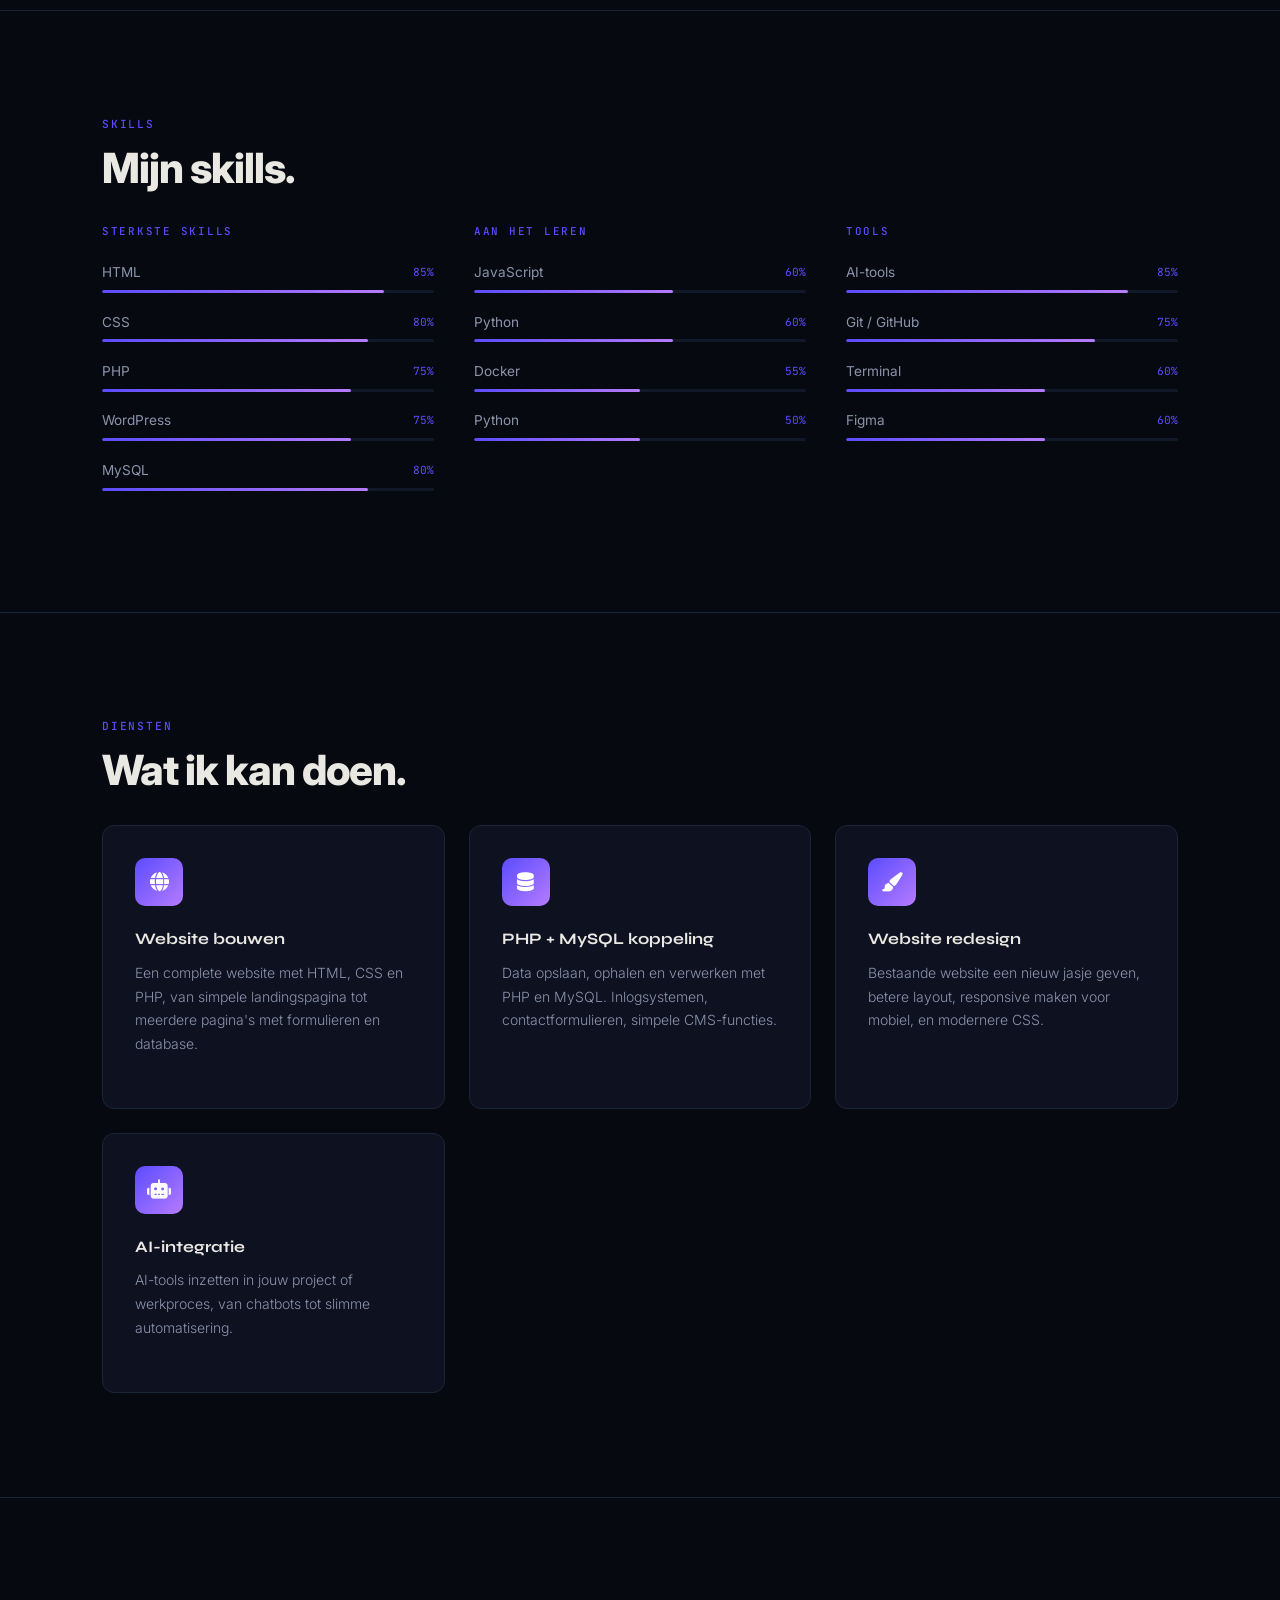
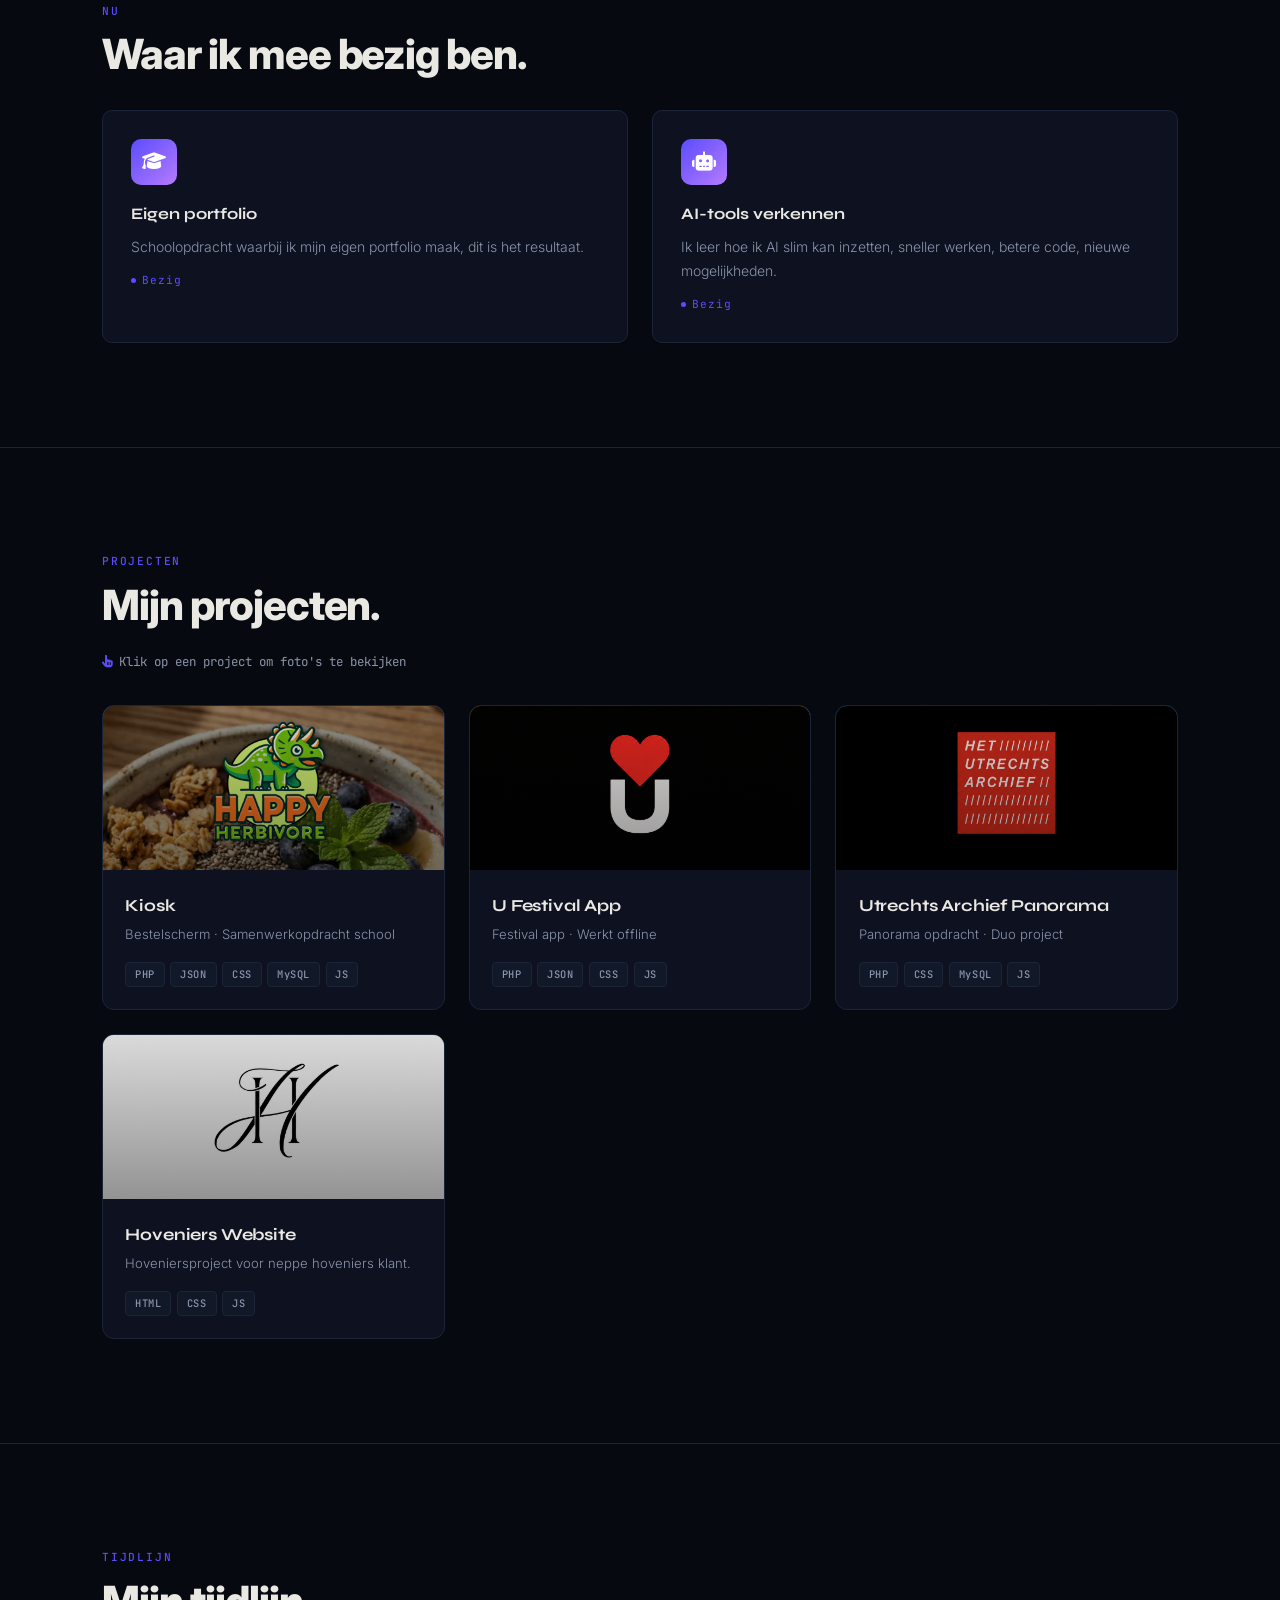
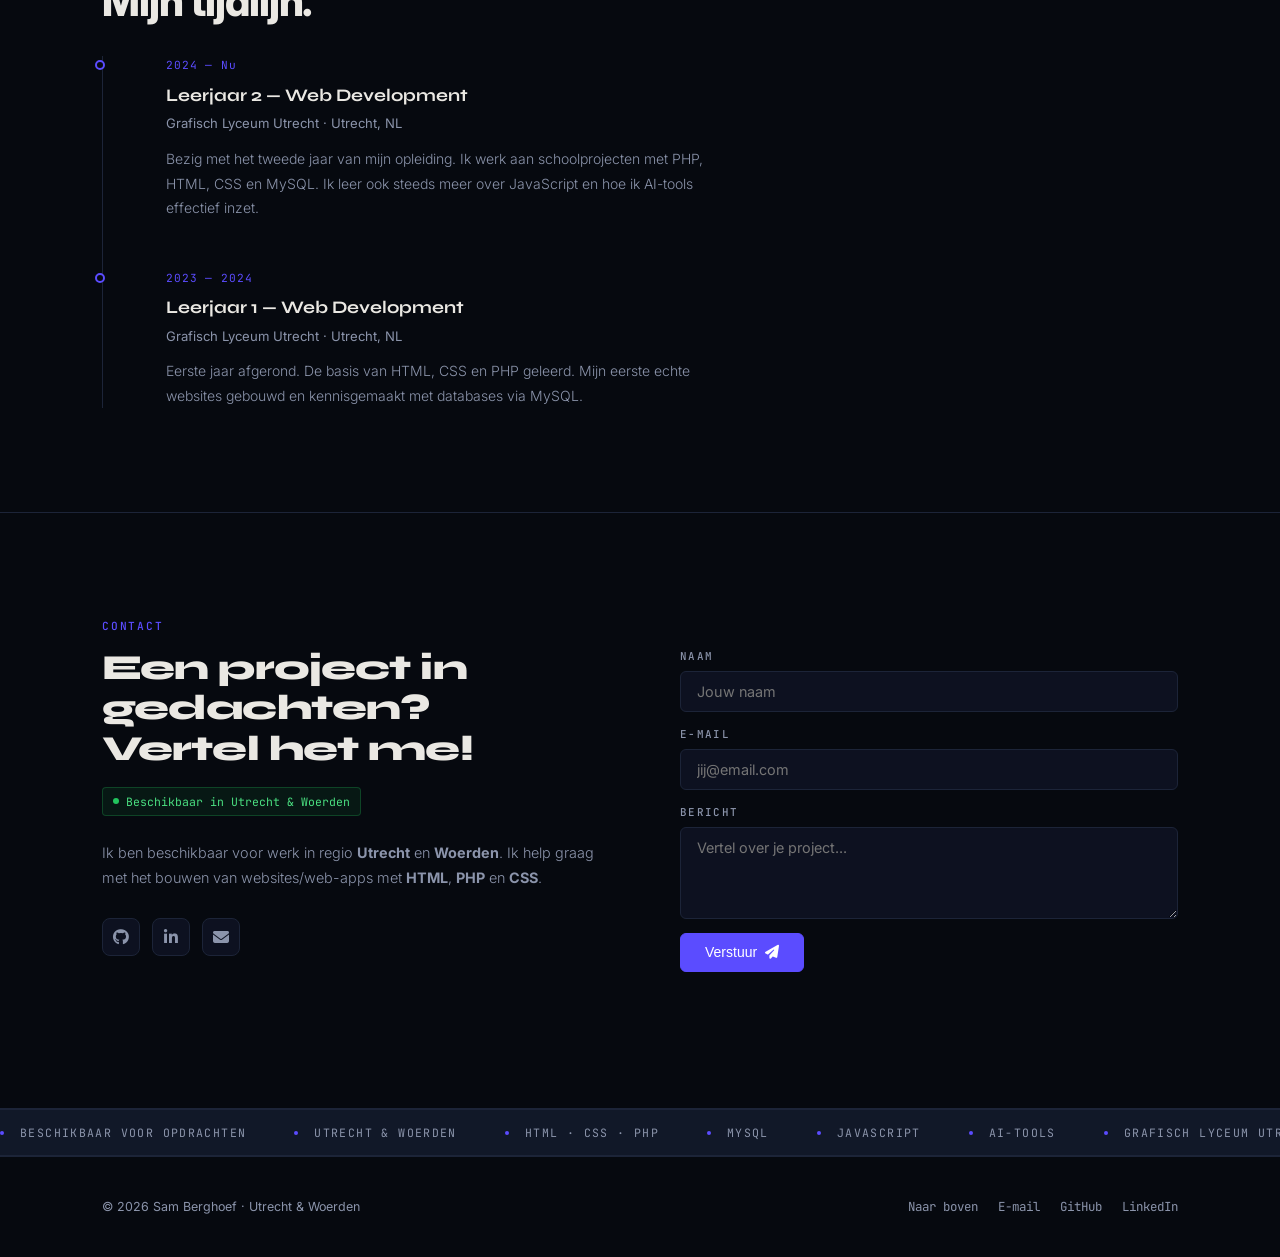
==== commit 29d56d5f: "favicon" ====
--- a/index.html
+++ b/index.html
@@ -11,7 +11,8 @@
     content="Student web developer in Utrecht. HTML, PHP, CSS, MySQL. Beschikbaar in Utrecht & Woerden." />
   <meta property="og:type" content="website" />
   <meta name="theme-color" content="#5b4cff" />
-  <title>Sam Berghoef | Web Developer — Utrecht</title>
+  <title>Sam Berghoef portfolio</title>
+   <link rel="icon" type="image/x-icon" href="/images/cg1.svg">
   <link rel="preconnect" href="https://fonts.googleapis.com" />
   <link rel="preconnect" href="https://fonts.gstatic.com" crossorigin />
   <link
--- a/styles.css
+++ b/styles.css
@@ -216,8 +216,11 @@
 .proj-card:hover::before{opacity:1}
 body.dark .proj-card:hover{box-shadow:0 0 0 1px rgba(91,76,255,.3),0 20px 40px rgba(0,0,0,.5) !important}
 .proj-thumb{height:164px;display:flex;align-items:center;justify-content:center;font-size:2.8rem;position:relative;overflow:hidden}
-.proj-thumb i{position:relative;z-index:1;color:rgba(255,255,255,.9)}
-.proj-thumb::after{content:'';position:absolute;inset:0;background:rgba(0,0,0,.06)}
+.proj-thumb-img{position:absolute;inset:0;width:100%;height:100%;object-fit:cover;display:block;z-index:0}
+.proj-thumb i{position:relative;z-index:2;color:rgba(255,255,255,.9);text-shadow:0 2px 10px rgba(0,0,0,.25)}
+.proj-thumb::after{content:'';position:absolute;inset:0;background:transparent;z-index:1}
+.proj-thumb.has-image i{display:none}
+.proj-thumb.has-image::after{background:linear-gradient(180deg,rgba(0,0,0,.14) 0%,rgba(0,0,0,.42) 100%)}
 .proj-overlay{position:absolute;bottom:0;left:0;right:0;background:linear-gradient(to top,rgba(0,0,0,.93) 0%,rgba(0,0,0,.6) 60%,transparent 100%);padding:1.5rem;transform:translateY(100%);transition:transform .35s cubic-bezier(.16,1,.3,1);z-index:2}
 .proj-card:hover .proj-overlay{transform:translateY(0)}
 .proj-overlay-title{font-family:'Syne',sans-serif;font-size:1rem;font-weight:700;color:#fff;margin-bottom:.35rem}
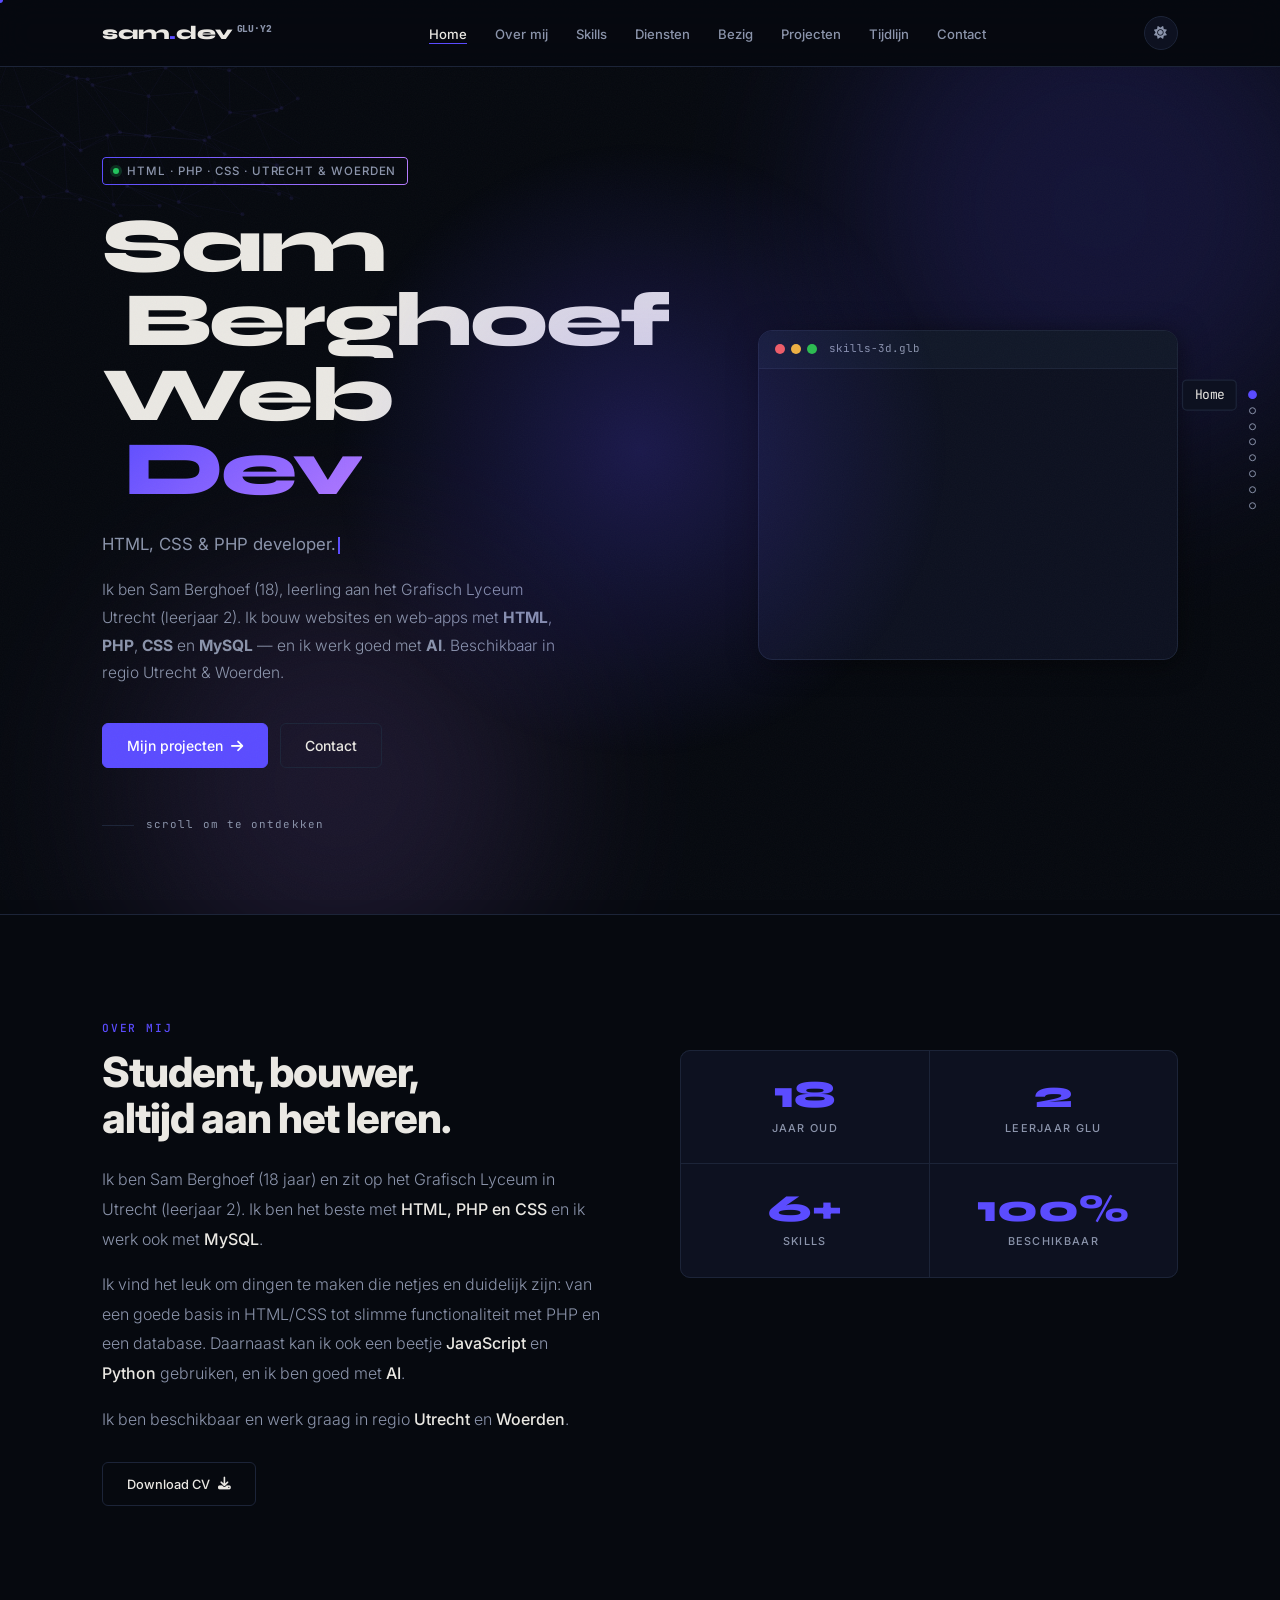
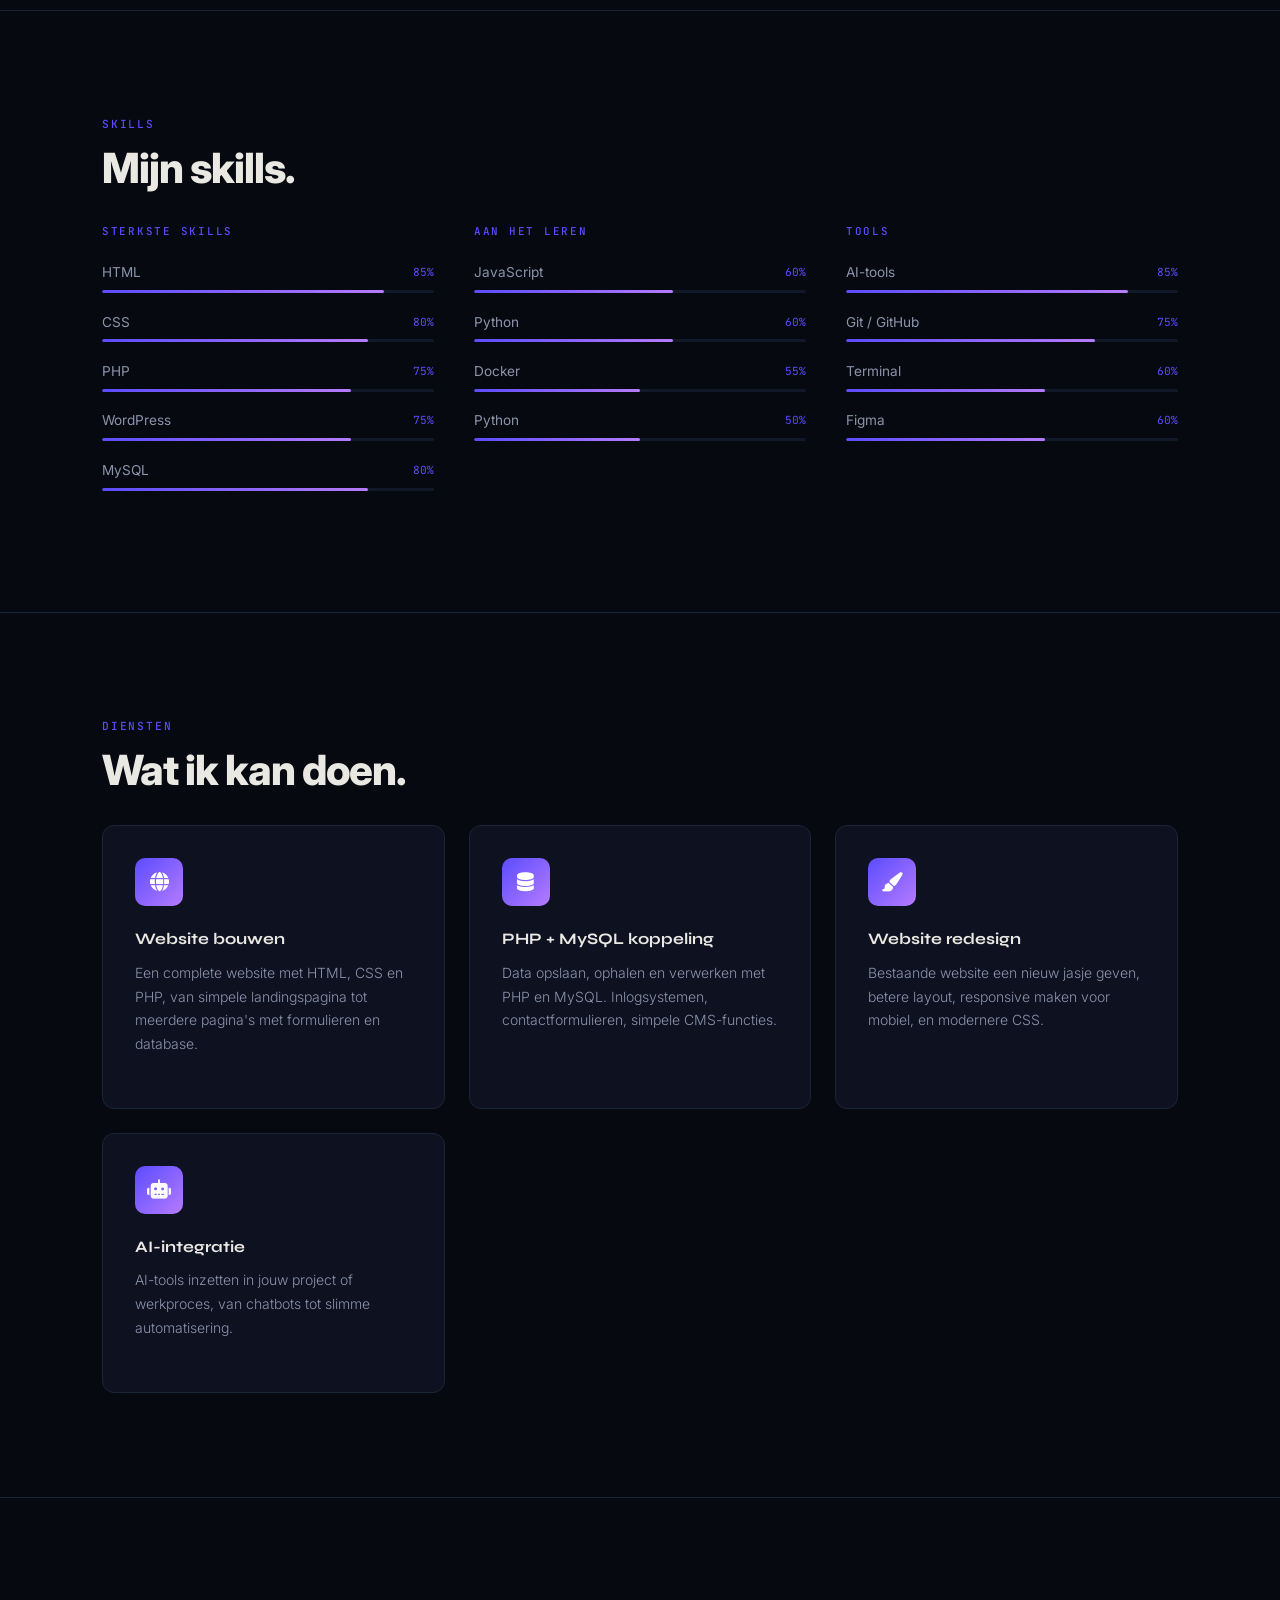
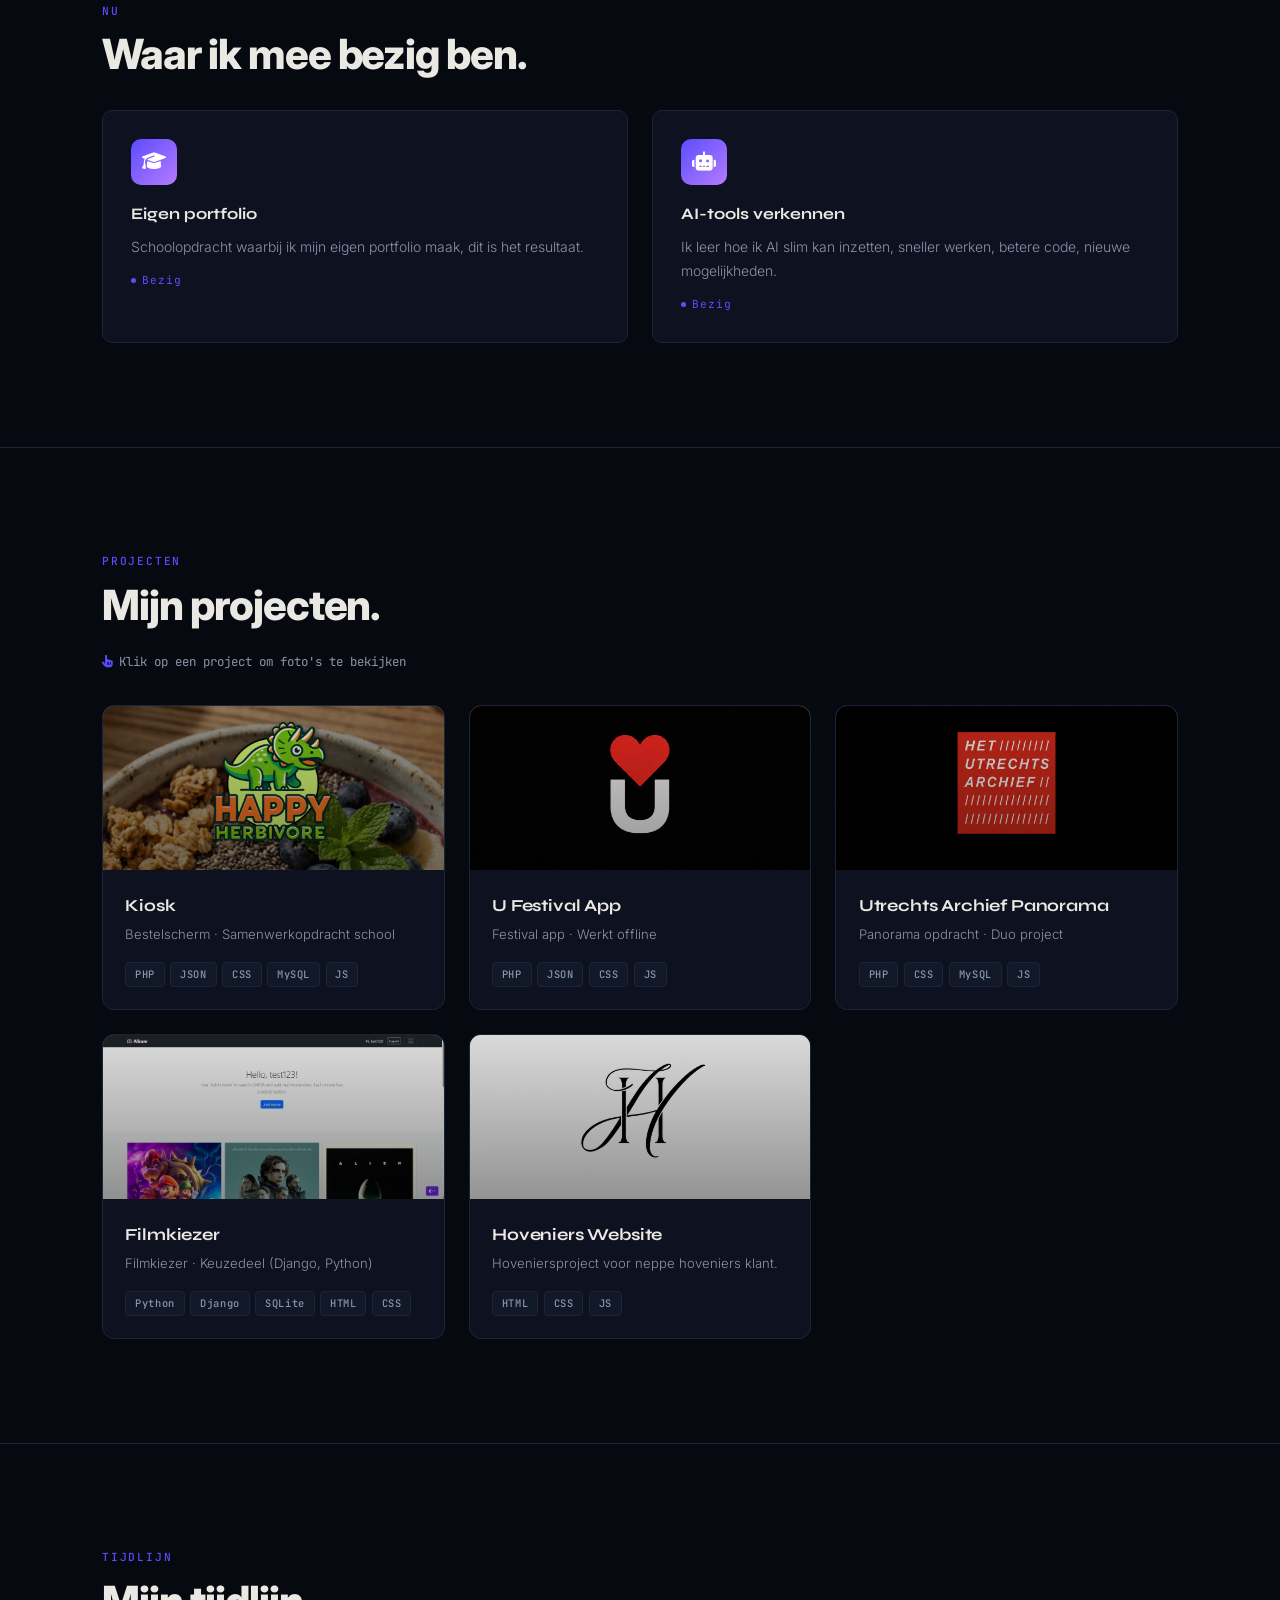
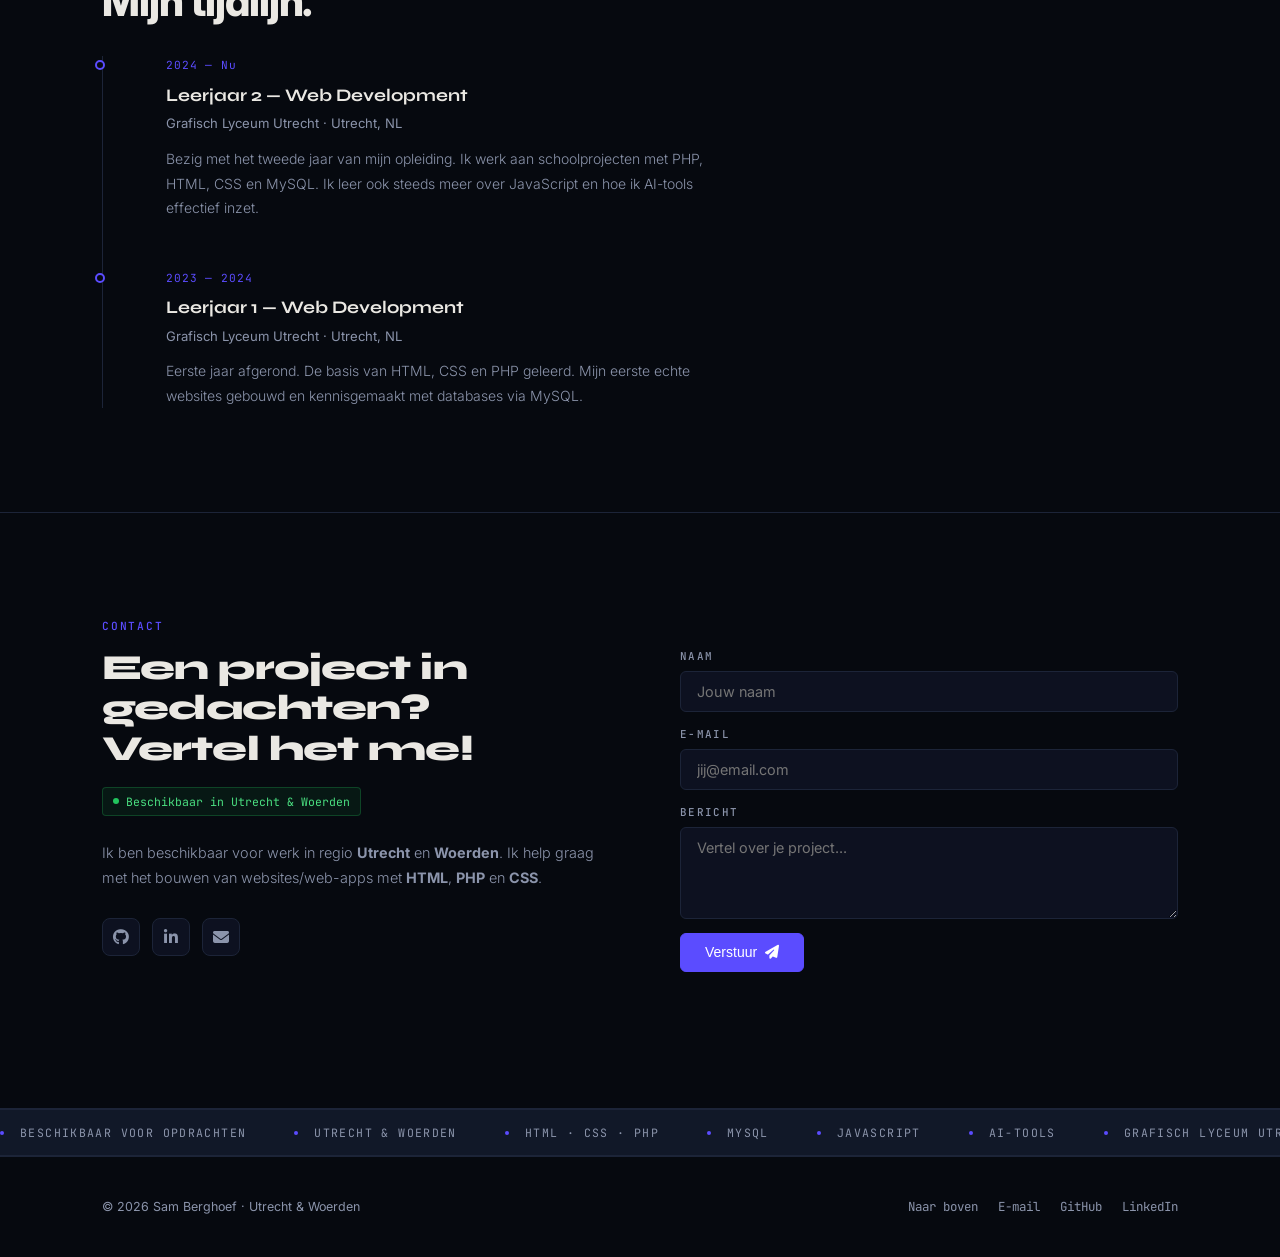
==== commit d7b73c8f: "project toegevoegd" ====
--- a/index.html
+++ b/index.html
@@ -12,7 +12,7 @@
   <meta property="og:type" content="website" />
   <meta name="theme-color" content="#5b4cff" />
   <title>Sam Berghoef portfolio</title>
-   <link rel="icon" type="image/x-icon" href="/images/cg1.svg">
+  <link rel="icon" type="image/x-icon" href="/images/cg1.svg">
   <link rel="preconnect" href="https://fonts.googleapis.com" />
   <link rel="preconnect" href="https://fonts.gstatic.com" crossorigin />
   <link
@@ -90,16 +90,17 @@
             <div class="hero-word"><span style="animation-delay:.15s">&nbsp;Berghoef</span></div>
             <br />
             <div class="hero-word"><span style="animation-delay:.22s">Web</span></div>
-            <br        />
+            <br />
             <div class="hero-word"><span style="animation-delay:.32s">&nbsp;<em>Dev</em></span></div>
             <br />
-            
+
           </h1>
           <div class="tw-wrap"><span id="tw"></span><span class="tw-cursor"></span></div>
           <p class="hero-desc">Ik ben Sam Berghoef (18), leerling aan het Grafisch Lyceum Utrecht (leerjaar 2). Ik bouw
             websites en web-apps met <strong>HTML</strong>, <strong>PHP</strong>, <strong>CSS</strong> en
             <strong>MySQL</strong> — en ik werk goed met <strong>AI</strong>. Beschikbaar in regio Utrecht &amp;
-            Woerden.</p>
+            Woerden.
+          </p>
           <div class="hero-actions">
             <span class="mag-wrap"><a href="#projects" class="btn btn-primary">Mijn projecten <i
                   class="fas fa-arrow-right"></i></a></span>
@@ -136,11 +137,13 @@
               <p>Ik vind het leuk om dingen te maken die netjes en duidelijk zijn: van een goede basis in HTML/CSS tot
                 slimme functionaliteit met PHP en een database. Daarnaast kan ik ook een beetje
                 <strong>JavaScript</strong> en <strong>Python</strong> gebruiken, en ik ben goed met
-                <strong>AI</strong>.</p>
+                <strong>AI</strong>.
+              </p>
               <p>Ik ben beschikbaar en werk graag in regio <strong>Utrecht</strong> en <strong>Woerden</strong>.</p>
             </div>
-            <div style="margin-top:1.75rem"><span class="mag-wrap"><a href="samCV.pdf" download="samCV.pdf" id="cvBtn" class="btn btn-outline"
-                  style="font-size:.8rem">Download CV <i class="fas fa-download"></i></a></span></div>
+            <div style="margin-top:1.75rem"><span class="mag-wrap"><a href="samCV.pdf" download="samCV.pdf" id="cvBtn"
+                  class="btn btn-outline" style="font-size:.8rem">Download CV <i class="fas fa-download"></i></a></span>
+            </div>
           </div>
           <div class="reveal" style="transition-delay:.12s">
             <div class="kpi-grid">
@@ -194,7 +197,7 @@
                 <div class="skill-fill" data-w="75"></div>
               </div>
             </div>
-             <div class="skill-bar-item">
+            <div class="skill-bar-item">
               <div class="skill-bar-label"><span>WordPress</span><span class="skill-pct">75%</span></div>
               <div class="skill-track">
                 <div class="skill-fill" data-w="75"></div>
@@ -221,7 +224,7 @@
                 <div class="skill-fill" data-w="60"></div>
               </div>
             </div>
-             <div class="skill-bar-item">
+            <div class="skill-bar-item">
               <div class="skill-bar-label"><span>Docker</span><span class="skill-pct">55%</span></div>
               <div class="skill-track">
                 <div class="skill-fill" data-w="50"></div>
@@ -233,7 +236,7 @@
                 <div class="skill-fill" data-w="50"></div>
               </div>
             </div>
-           
+
           </div>
           <div>
             <div class="skill-group-label">Tools</div>
@@ -353,8 +356,8 @@
                 <div class="proj-overlay-desc">Kiosk bestelscherm waar je eten kan bestellen. Samenwerkopdracht op
                   school.</div>
                 <div class="proj-overlay-links">
-                  <a href="https://github.com/Samboterham/HamHalek" target="_blank" rel="noopener"
-                    onclick="event.stopPropagation()">Code <i class="fab fa-github"></i></a>
+                  <a href="https://github.com/Samboterham/HamHalek" target="_blank" rel="noopener" onclick="event.stopPropagation()">Code <i class="fab fa-github"></i></a>
+                  <a href="https://u240457.gluwebsite.nl/kiosk/" target="_blank" rel="noopener" onclick="event.stopPropagation()" class="proj-live-link" style="margin-left:.6rem">Live <i class="fas fa-external-link-alt"></i></a>
                 </div>
               </div>
               <div class="proj-body">
@@ -379,15 +382,16 @@
                 <div class="proj-overlay-title">U Festival App</div>
                 <div class="proj-overlay-desc">Offline-werkende app met informatie over een zelf bedacht festival.</div>
                 <div class="proj-overlay-links">
-                  <a href="https://github.com/Samboterham/u_festival_app" target="_blank" rel="noopener"
-                    onclick="event.stopPropagation()">Code <i class="fab fa-github"></i></a>
+                  <a href="https://github.com/Samboterham/u_festival_app" target="_blank" rel="noopener" onclick="event.stopPropagation()">Code <i class="fab fa-github"></i></a>
+                  <a href="https://u240457.gluwebsite.nl/u_festival_app/index.php" target="_blank" rel="noopener" onclick="event.stopPropagation()" class="proj-live-link" style="margin-left:.6rem">Live <i class="fas fa-external-link-alt"></i></a>
                 </div>
               </div>
               <div class="proj-body">
                 <div class="proj-title">U Festival App</div>
                 <div class="proj-sub">Festival app · Werkt offline</div>
                 <div class="proj-tags">
-                  <span class="tag">PHP</span><span class="tag">JSON</span><span class="tag">CSS</span><span class="tag">JS</span>
+                  <span class="tag">PHP</span><span class="tag">JSON</span><span class="tag">CSS</span><span
+                    class="tag">JS</span>
                 </div>
               </div>
             </div>
@@ -403,8 +407,7 @@
                 <div class="proj-overlay-desc">Panorama van de geschiedenis van het Utrechts Archief. Samenwerkopdracht
                   in duo.</div>
                 <div class="proj-overlay-links">
-                  <a href="https://github.com/Samboterham/samalek" target="_blank" rel="noopener"
-                    onclick="event.stopPropagation()">Code <i class="fab fa-github"></i></a>
+                  <a href="https://github.com/Samboterham/samalek" target="_blank" rel="noopener" onclick="event.stopPropagation()">Code <i class="fab fa-github"></i></a>
                 </div>
               </div>
               <div class="proj-body">
@@ -418,13 +421,35 @@
             </div>
           </div>
 
+          <div class="tilt-wrap reveal" style="transition-delay:.08s" data-tags="HTML,CSS,MySQL,JS"
+            data-project="filmkiezer">
+            <div class="proj-card">
+              <div class="proj-thumb thumb-teal"><i class="fas fa-landmark"></i></div>
+              <div class="proj-overlay">
+                  <div class="proj-overlay-title">Filmkiezer</div>
+                  <div class="proj-overlay-desc">Webapp waarmee je favoriete films kunt toevoegen, bekijken en beheren.</div>
+                  <div class="proj-overlay-links">
+                    <a href="https://github.com/Samboterham/djangoSite" target="_blank" rel="noopener" onclick="event.stopPropagation()">Code <i class="fab fa-github"></i></a>
+                  </div>
+                </div>
+                <div class="proj-body">
+                  <div class="proj-title">Filmkiezer</div>
+                  <div class="proj-sub">Filmkiezer · Keuzedeel (Django, Python)</div>
+                  <div class="proj-tags">
+                    <span class="tag">Python</span><span class="tag">Django</span><span class="tag">SQLite</span><span class="tag">HTML</span><span class="tag">CSS</span>
+                  </div>
+                </div>
+            </div>
+          </div>
+
           <!-- ── HOVERNIERS WEBSITE ── -->
           <div class="tilt-wrap reveal" style="transition-delay:.08s" data-tags="HTML,CSS,JS" data-project="hoveniers">
             <div class="proj-card">
               <div class="proj-thumb thumb-green"><i class="fas fa-seedling"></i></div>
               <div class="proj-overlay">
                 <div class="proj-overlay-title">Hoveniers Website</div>
-                <div class="proj-overlay-desc">Duo opdracht waarbij we een hoveniers website moesten maken voor een neppe hoveniers klant.</div>
+                <div class="proj-overlay-desc">Duo opdracht waarbij we een hoveniers website moesten maken voor een
+                  neppe hoveniers klant.</div>
                 <div class="proj-overlay-links">
                   <a href="https://github.com/Samboterham/Hovenierswebsite_echte" rel="noopener" onclick="event.stopPropagation()">Code <i class="fab fa-github"></i></a>
                 </div>
@@ -467,7 +492,8 @@
             <div class="tl-period">2024 — Nu</div>
             <div class="tl-role">Leerjaar 2 — Web Development</div>
             <div class="tl-company">Grafisch Lyceum Utrecht · Utrecht, NL</div>
-            <p class="tl-desc">Bezig met het tweede jaar van mijn opleiding. Ik werk aan schoolprojecten met PHP, HTML, CSS en MySQL. Ik leer ook steeds meer over JavaScript en hoe ik AI-tools
+            <p class="tl-desc">Bezig met het tweede jaar van mijn opleiding. Ik werk aan schoolprojecten met PHP, HTML,
+              CSS en MySQL. Ik leer ook steeds meer over JavaScript en hoe ik AI-tools
               effectief inzet.</p>
           </div>
           <div class="tl-item">
@@ -478,7 +504,7 @@
             <p class="tl-desc">Eerste jaar afgerond. De basis van HTML, CSS en PHP geleerd. Mijn eerste echte websites
               gebouwd en kennisgemaakt met databases via MySQL.</p>
           </div>
-         
+
         </div>
       </div>
     </section>
@@ -493,7 +519,8 @@
             <div class="avail-chip">Beschikbaar in Utrecht &amp; Woerden</div>
             <p class="contact-sub">Ik ben beschikbaar voor werk in regio <strong>Utrecht</strong> en
               <strong>Woerden</strong>. Ik help graag met het bouwen van websites/web-apps met <strong>HTML</strong>,
-              <strong>PHP</strong> en <strong>CSS</strong>.</p>
+              <strong>PHP</strong> en <strong>CSS</strong>.
+            </p>
             <div class="social-row">
               <a href="https://github.com/Samboterham" class="soc-link" aria-label="GitHub" target="_blank"
                 rel="noopener"><i class="fab fa-github"></i></a>
@@ -558,7 +585,8 @@
             <i class="fas fa-images"></i>
             <p>Nog geen foto's toegevoegd.</p>
             <p>Zet afbeeldingen in de map <code>images/</code><br />en voeg ze toe in <code>script.js</code> bij
-              <code>projectData</code>.</p>
+              <code>projectData</code>.
+            </p>
           </div>
         </div>
         <button class="pm-arrow pm-next" aria-label="Volgende foto"><i class="fas fa-chevron-right"></i></button>
--- a/styles.css
+++ b/styles.css
@@ -412,6 +412,10 @@
 .pm-next{right:.75rem}
 .pm-arrow.hide{opacity:0;pointer-events:none}
 
+/* When modal has light images (e.g. Film kiezer), make arrows dark for contrast */
+.proj-modal.light-arrows .pm-arrow{background:rgba(0,0,0,.14);color:#111}
+.proj-modal.light-arrows .pm-arrow:hover{background:rgba(0,0,0,.28)}
+
 .pm-counter{
   font-family:'JetBrains Mono',monospace;font-size:.7rem;
   color:var(--muted);text-align:center;padding:.6rem 0 0;
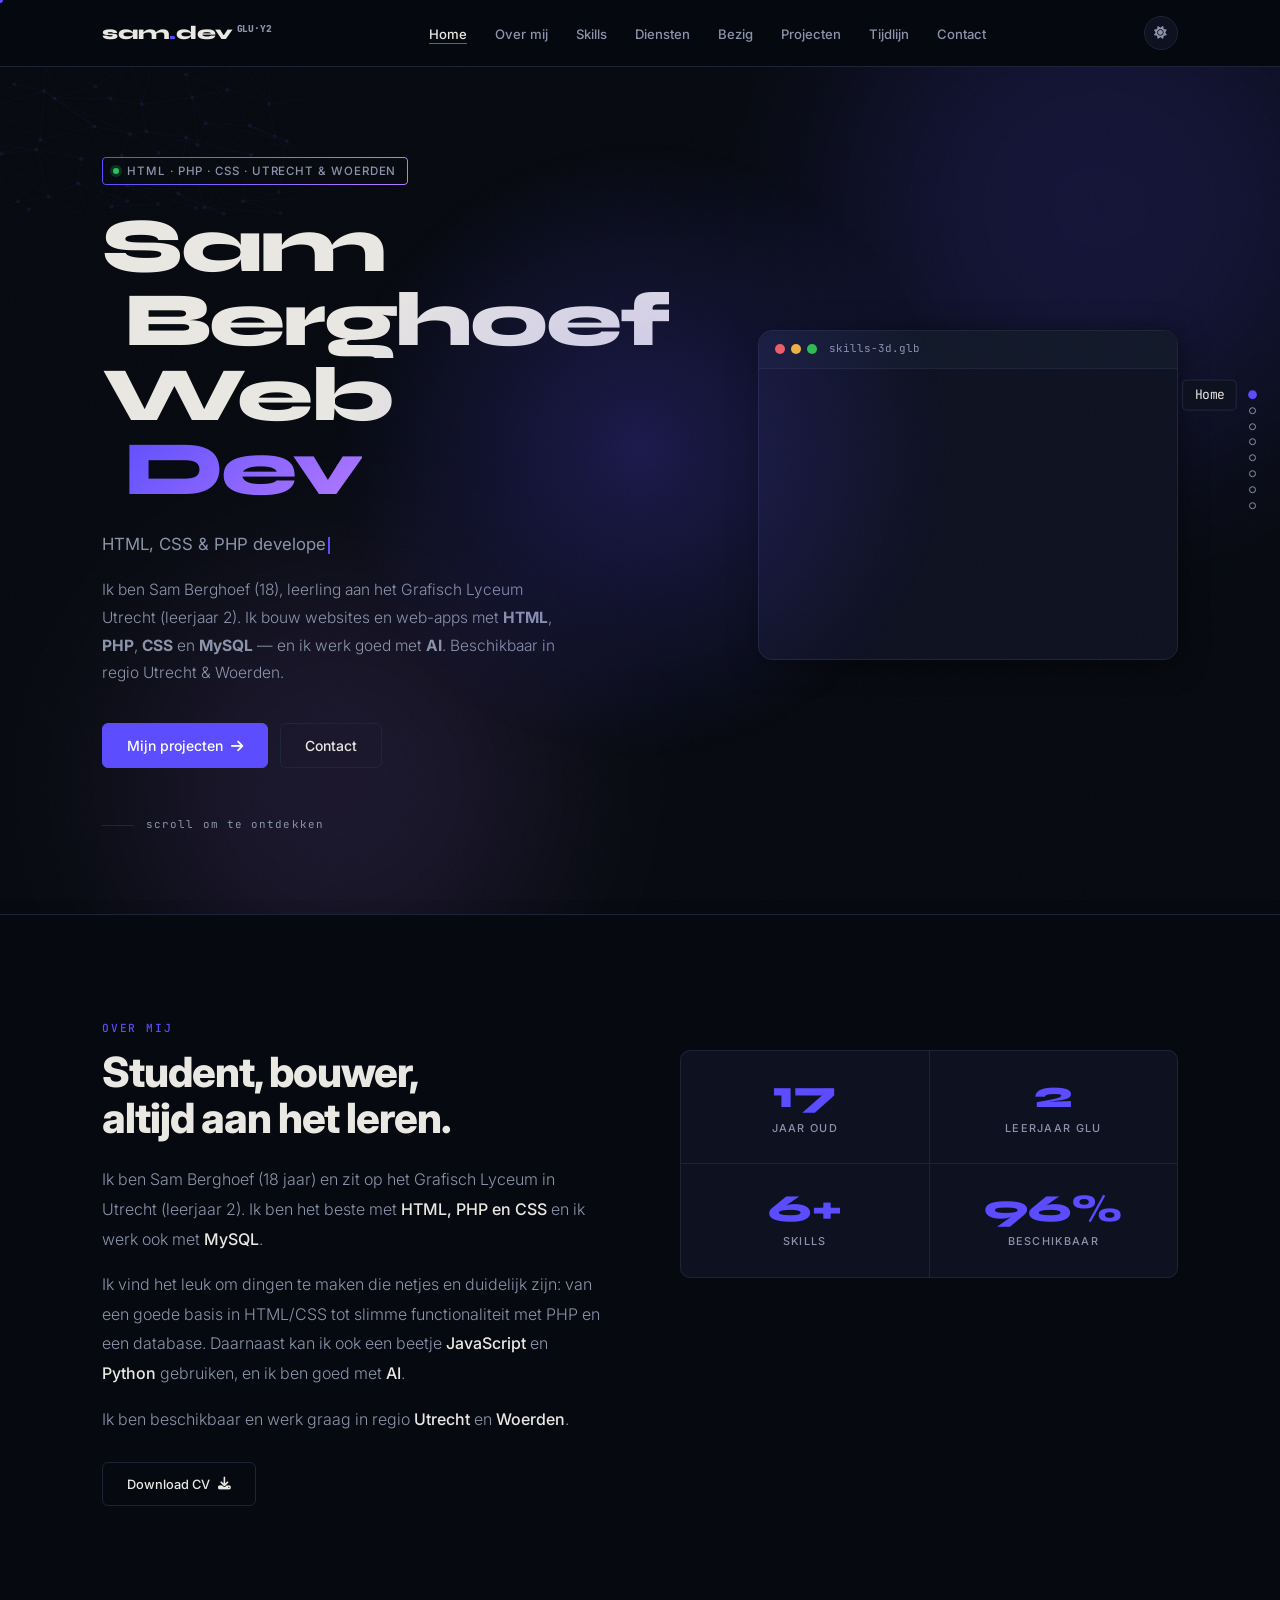
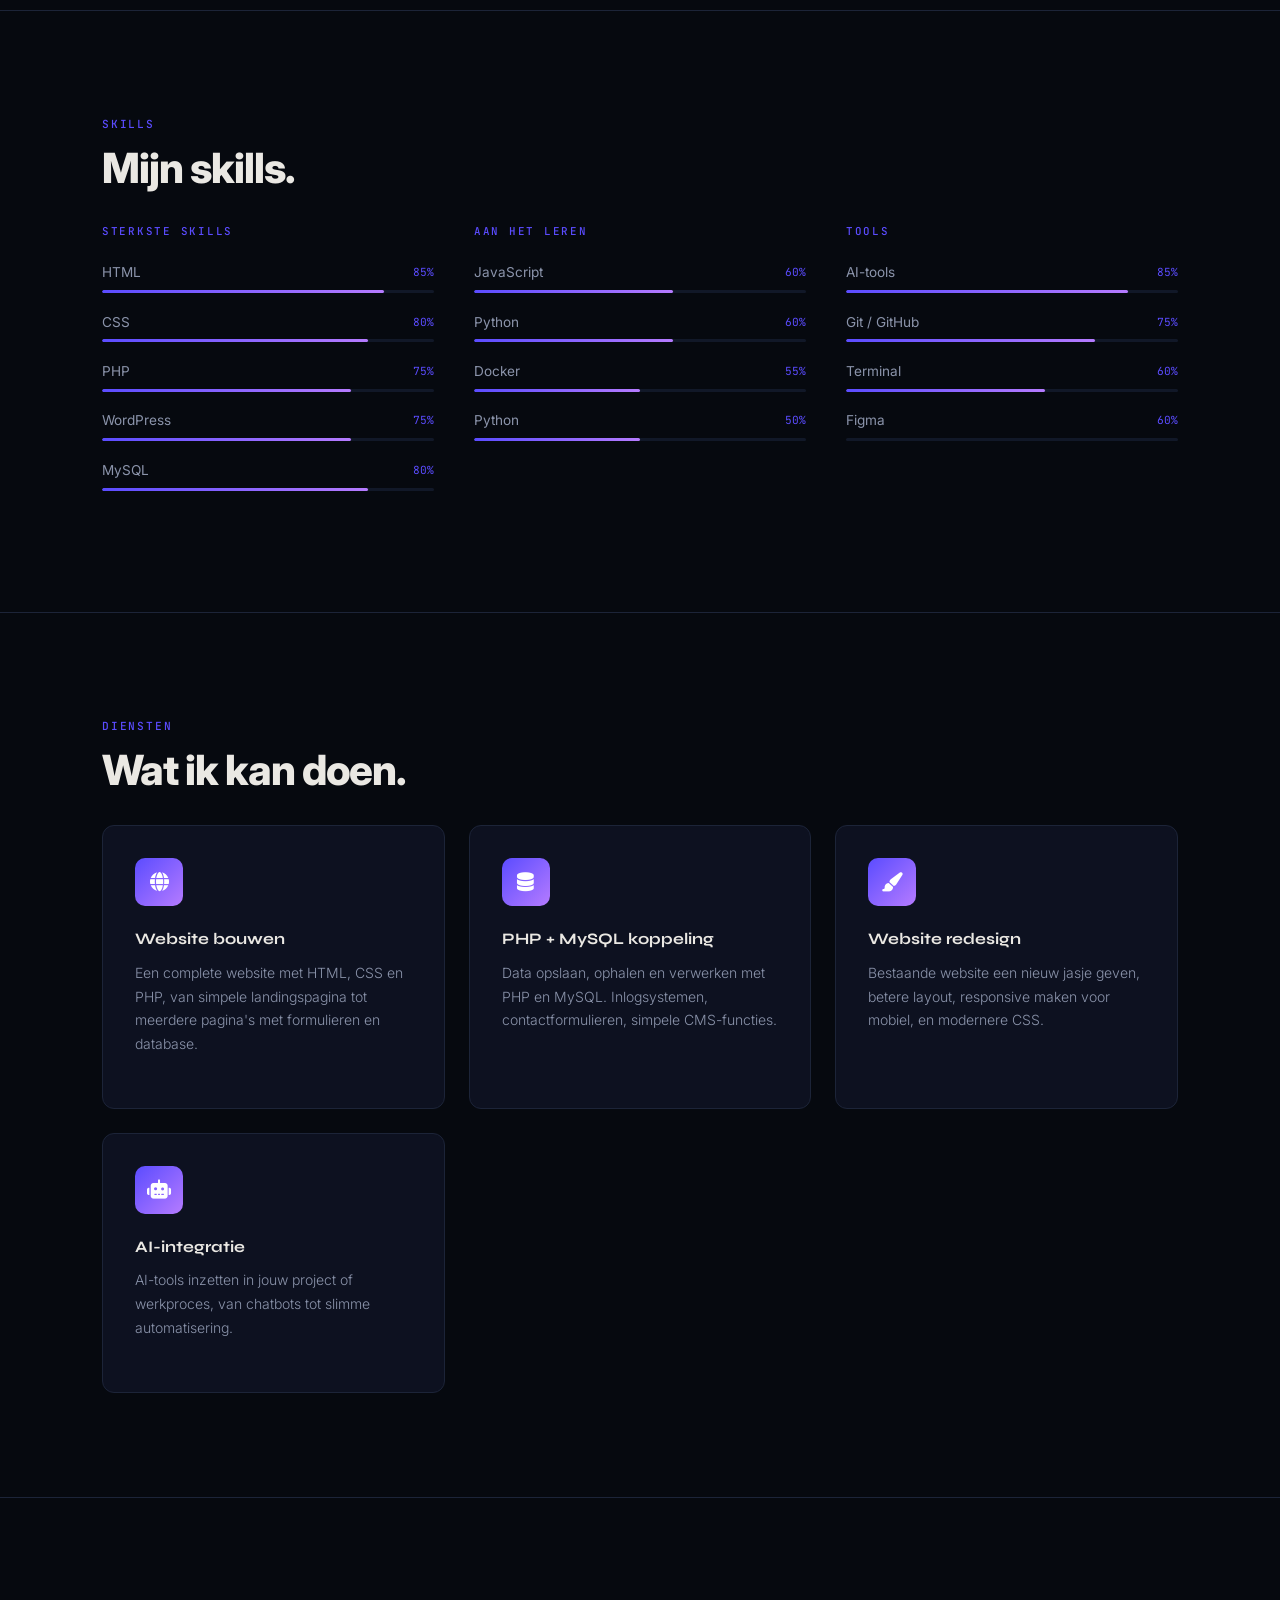
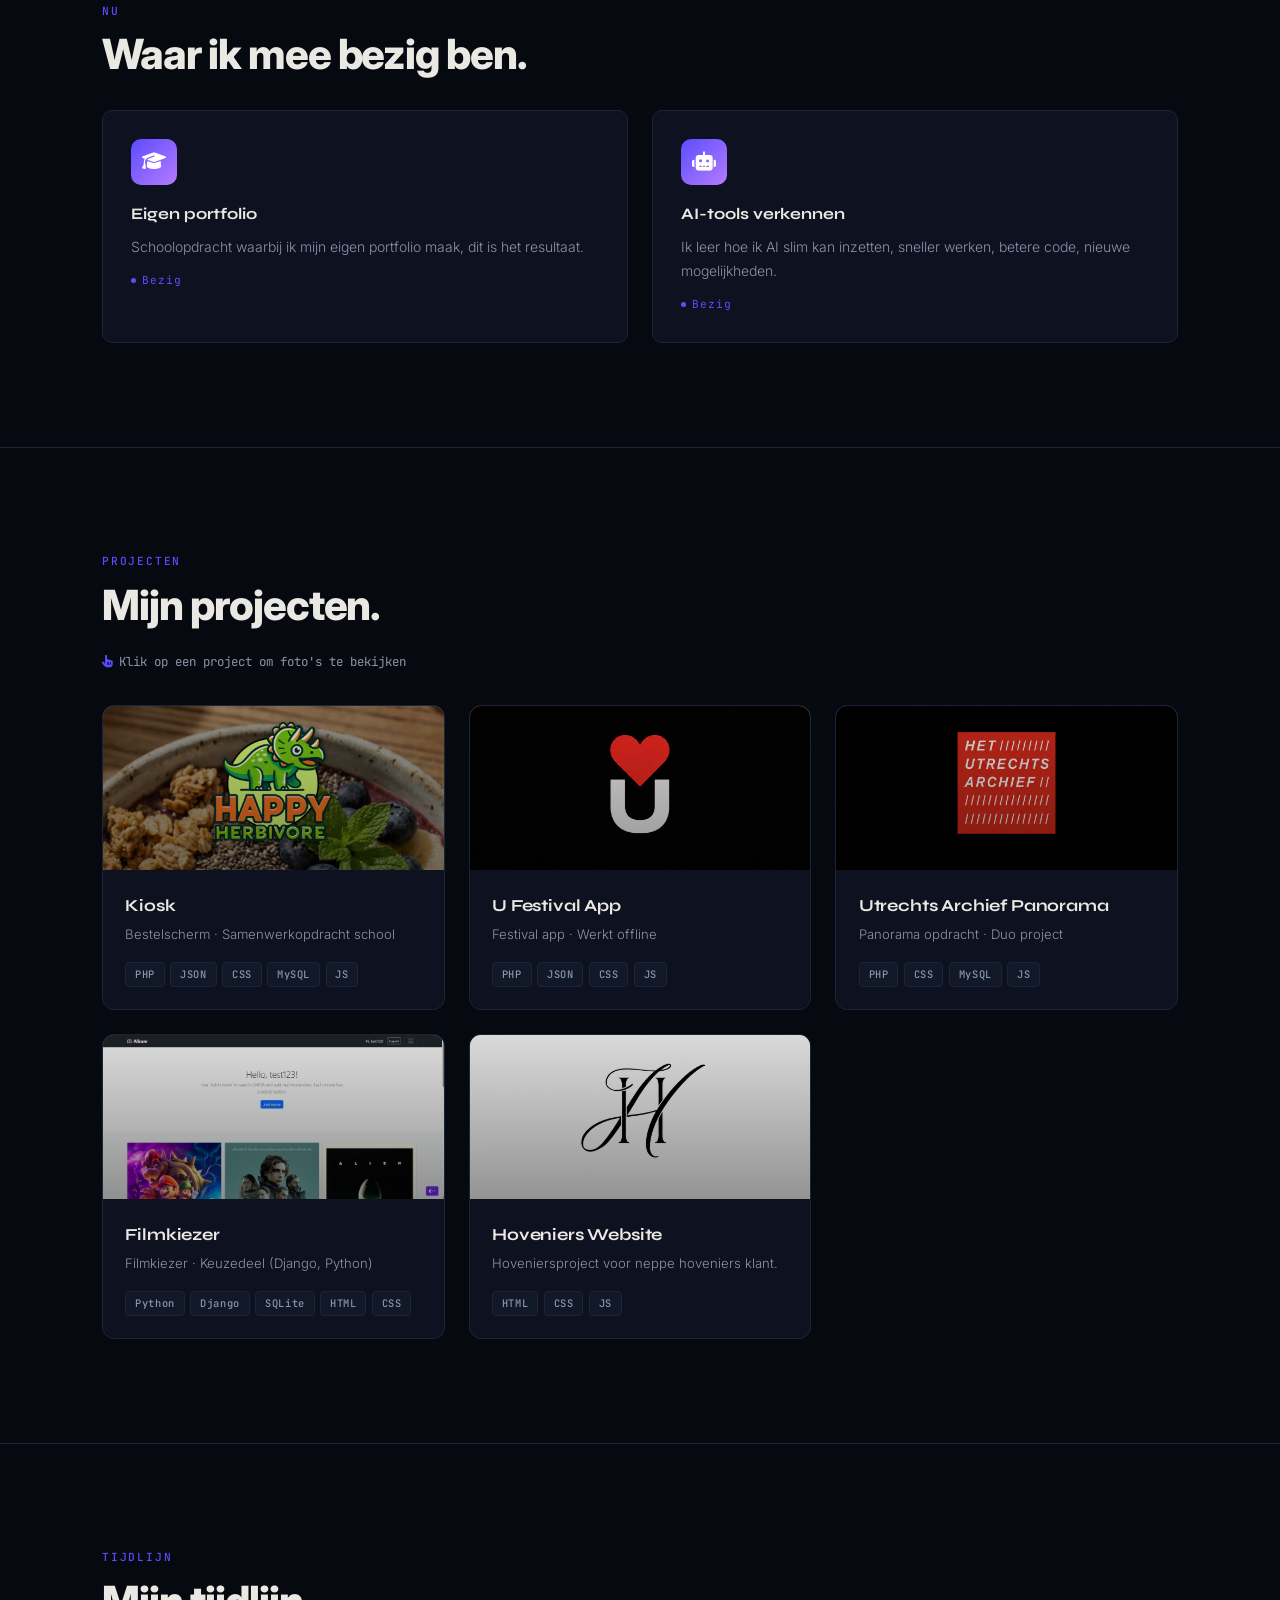
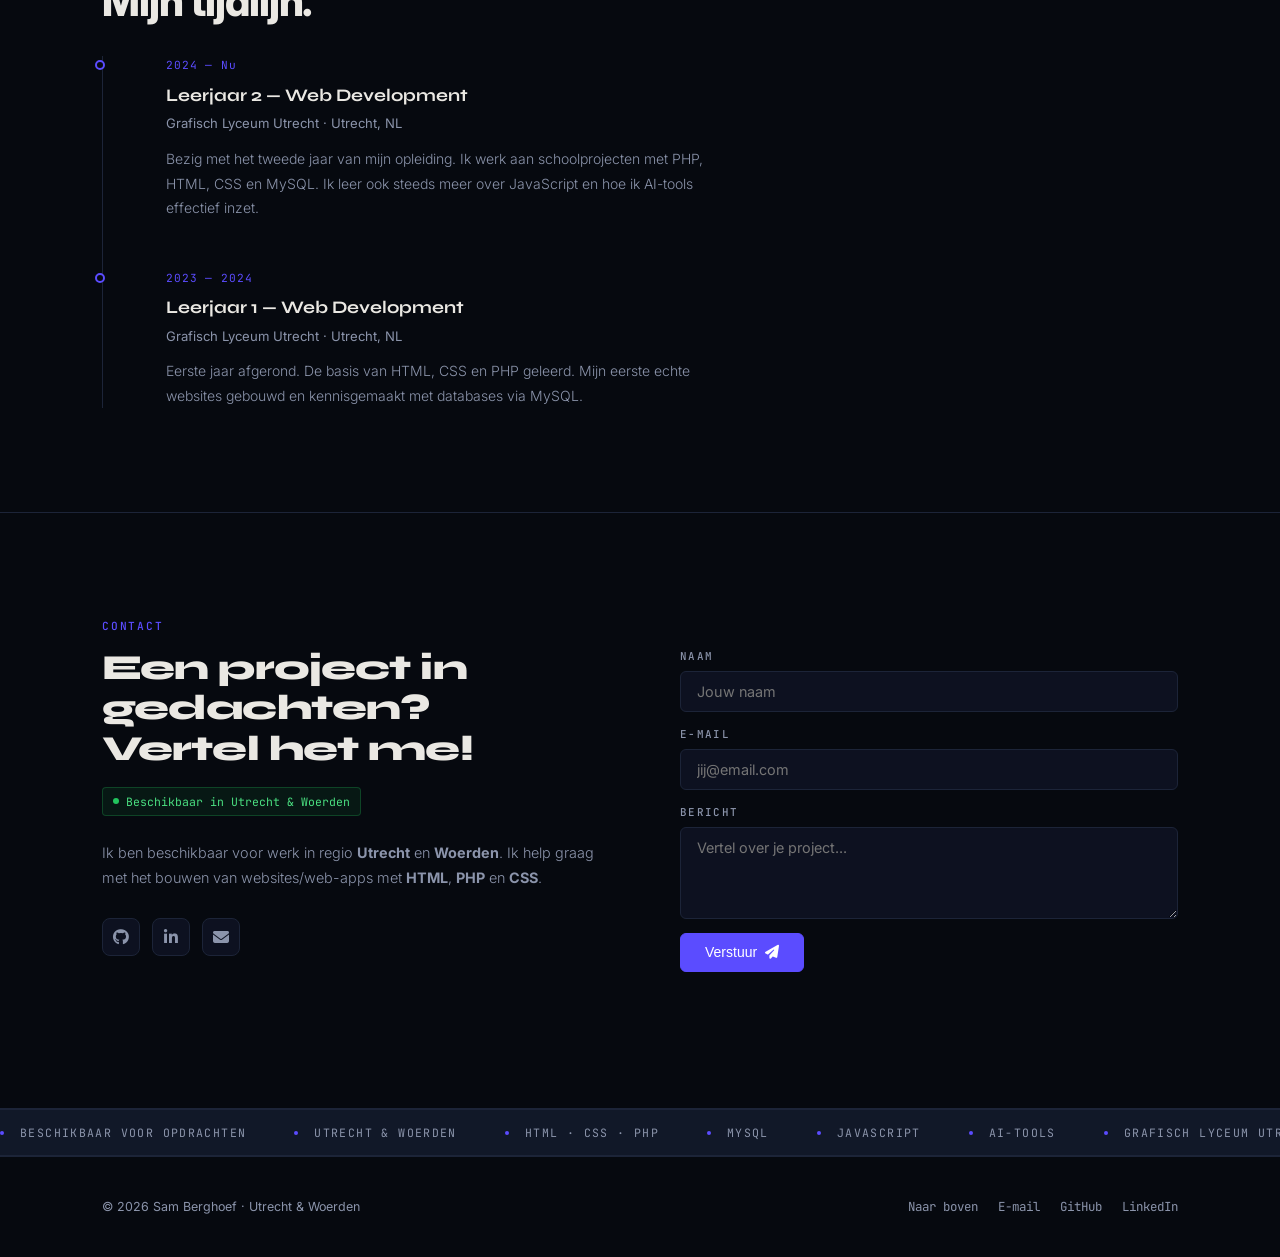
==== commit 1a05dbd3: "dark mode main" ====
--- a/index.html
+++ b/index.html
@@ -20,6 +20,15 @@
     rel="stylesheet" />
   <link rel="stylesheet" href="https://cdnjs.cloudflare.com/ajax/libs/font-awesome/6.5.0/css/all.min.css" />
   <script src="https://cdnjs.cloudflare.com/ajax/libs/three.js/r128/three.min.js"></script>
+  <script>
+    (function(){
+      try{
+        const t = localStorage.getItem('theme');
+        // default to dark unless user explicitly chose light
+        if (t === 'dark' || t === null) document.documentElement.classList.add('dark');
+      }catch(e){ document.documentElement.classList.add('dark'); }
+    })();
+  </script>
   <link rel="stylesheet" href="styles.css" />
 </head>
 
--- a/styles.css
+++ b/styles.css
@@ -6,7 +6,7 @@
   --glow:rgba(91,76,255,0.15);--header-bg:rgba(245,244,239,0.85);
   --card-shadow:0 2px 20px rgba(0,0,0,0.07);--t:all 0.22s ease;
 }
-body.dark{
+:is(html,body).dark{
   --bg:#06090f;--surface:#0d1120;--surface2:#111828;
   --text:#eae8e3;--muted:#8b94ab;--border:#1c2438;
   --glow:rgba(91,76,255,0.25);--header-bg:rgba(6,9,15,0.88);
@@ -66,8 +66,8 @@
 .toast-ok i{color:#22c55e}
 .toast-err{border-color:rgba(249,115,22,.35);color:#c2410c}
 .toast-err i{color:#f97316}
-body.dark .toast-ok{color:#4ade80}
-body.dark .toast-err{color:#fb923c}
+:is(html,body).dark .toast-ok{color:#4ade80}
+:is(html,body).dark .toast-err{color:#fb923c}
 
 /* HEADER */
 header{position:sticky;top:0;z-index:100;backdrop-filter:blur(16px);background:var(--header-bg);border-bottom:1px solid var(--border)}
@@ -122,8 +122,8 @@
 .aurora::before,.aurora::after{content:'';position:absolute;border-radius:50%;filter:blur(90px);animation:auroraFloat 9s ease-in-out infinite alternate}
 .aurora::before{width:520px;height:520px;background:var(--accent);top:-120px;right:-80px;opacity:.09;animation-delay:-2s}
 .aurora::after{width:420px;height:420px;background:var(--accent2);bottom:-80px;left:10%;opacity:.07;animation-delay:-5s}
-body.dark .aurora::before{opacity:.16}
-body.dark .aurora::after{opacity:.12}
+:is(html,body).dark .aurora::before{opacity:.16}
+:is(html,body).dark .aurora::after{opacity:.12}
 @keyframes auroraFloat{0%{transform:translate(0,0) scale(1)}100%{transform:translate(40px,25px) scale(1.12)}}
 
 .hero-layout{display:grid;grid-template-columns:1fr 420px;gap:4rem;align-items:center;position:relative;z-index:1}
@@ -182,7 +182,7 @@
 .srv-card::after{content:'';position:absolute;top:0;left:0;right:0;height:2px;background:linear-gradient(90deg,var(--accent),var(--accent2));transform:scaleX(0);transition:transform .3s;transform-origin:left}
 .srv-card:hover{transform:translateY(-5px);box-shadow:var(--card-shadow)}
 .srv-card:hover::after{transform:scaleX(1)}
-body.dark .srv-card:hover{box-shadow:0 0 0 1px rgba(91,76,255,.3),0 12px 32px rgba(0,0,0,.4)}
+ :is(html,body).dark .srv-card:hover{box-shadow:0 0 0 1px rgba(91,76,255,.3),0 12px 32px rgba(0,0,0,.4)}
 .srv-icon{width:48px;height:48px;border-radius:10px;background:linear-gradient(135deg,var(--accent),var(--accent2));display:flex;align-items:center;justify-content:center;font-size:1.2rem;color:#fff;margin-bottom:1.25rem}
 .srv-title{font-family:'Syne',sans-serif;font-size:1rem;font-weight:700;margin-bottom:.5rem}
 .srv-desc{font-size:.875rem;color:var(--muted);font-weight:300;line-height:1.7;margin-bottom:1.25rem}
@@ -192,7 +192,7 @@
 .now-grid{display:grid;grid-template-columns:repeat(auto-fit,minmax(260px,1fr));gap:1.5rem;margin-top:2rem}
 .now-card{background:var(--surface);border:1px solid var(--border);border-radius:10px;padding:1.75rem;transition:transform .2s,box-shadow .2s}
 .now-card:hover{transform:translateY(-4px);box-shadow:var(--card-shadow)}
-body.dark .now-card:hover{box-shadow:0 0 0 1px rgba(91,76,255,.25),0 8px 24px rgba(0,0,0,.4)}
+:is(html,body).dark .now-card:hover{box-shadow:0 0 0 1px rgba(91,76,255,.25),0 8px 24px rgba(0,0,0,.4)}
 .now-icon{width:46px;height:46px;border-radius:10px;background:linear-gradient(135deg,var(--accent),var(--accent2));display:flex;align-items:center;justify-content:center;font-size:1.2rem;color:#fff;margin-bottom:1rem}
 .now-title{font-family:'Syne',sans-serif;font-size:1rem;font-weight:700;margin-bottom:.5rem}
 .now-desc{font-size:.875rem;color:var(--muted);font-weight:300;line-height:1.7}
@@ -214,7 +214,7 @@
 .proj-card{background:var(--surface);border:1px solid var(--border);border-radius:12px;overflow:hidden;position:relative;transform-style:preserve-3d;transition:box-shadow .2s}
 .proj-card::before{content:'';position:absolute;inset:0;background:radial-gradient(circle at var(--mx,50%) var(--my,50%),rgba(255,255,255,.2) 0%,transparent 60%);opacity:0;transition:opacity .2s;pointer-events:none;z-index:3}
 .proj-card:hover::before{opacity:1}
-body.dark .proj-card:hover{box-shadow:0 0 0 1px rgba(91,76,255,.3),0 20px 40px rgba(0,0,0,.5) !important}
+:is(html,body).dark .proj-card:hover{box-shadow:0 0 0 1px rgba(91,76,255,.3),0 20px 40px rgba(0,0,0,.5) !important}
 .proj-thumb{height:164px;display:flex;align-items:center;justify-content:center;font-size:2.8rem;position:relative;overflow:hidden}
 .proj-thumb-img{position:absolute;inset:0;width:100%;height:100%;object-fit:cover;display:block;z-index:0}
 .proj-thumb i{position:relative;z-index:2;color:rgba(255,255,255,.9);text-shadow:0 2px 10px rgba(0,0,0,.25)}
@@ -253,7 +253,7 @@
 .testi-grid{display:grid;grid-template-columns:repeat(auto-fit,minmax(280px,1fr));gap:1.5rem;margin-top:2rem}
 .testi-card{background:var(--surface);border:1px solid var(--border);border-radius:10px;padding:1.75rem;transition:transform .2s,box-shadow .2s}
 .testi-card:hover{transform:translateY(-4px);box-shadow:var(--card-shadow)}
-body.dark .testi-card:hover{box-shadow:0 0 0 1px rgba(91,76,255,.2),0 8px 24px rgba(0,0,0,.4)}
+:is(html,body).dark .testi-card:hover{box-shadow:0 0 0 1px rgba(91,76,255,.2),0 8px 24px rgba(0,0,0,.4)}
 .testi-stars{color:#fbbf24;font-size:.75rem;margin-bottom:1rem;letter-spacing:2px}
 .testi-quote{font-size:.9rem;color:var(--muted);font-style:italic;line-height:1.75;margin-bottom:1.25rem}
 .testi-author{display:flex;align-items:center;gap:.75rem}
@@ -267,7 +267,7 @@
 .contact-sub{font-size:.9rem;color:var(--muted);font-weight:300;line-height:1.75;margin-bottom:1.75rem}
 .avail-chip{display:inline-flex;align-items:center;gap:.4rem;font-size:.72rem;font-family:'JetBrains Mono',monospace;color:#15803d;background:rgba(34,197,94,.08);border:1px solid rgba(34,197,94,.25);border-radius:4px;padding:.25rem .65rem;margin-bottom:1.5rem}
 .avail-chip::before{content:'';width:6px;height:6px;border-radius:50%;background:#22c55e;animation:pulse 2s infinite}
-body.dark .avail-chip{color:#4ade80}
+:is(html,body).dark .avail-chip{color:#4ade80}
 .social-row{display:flex;gap:.75rem;flex-wrap:wrap}
 .soc-link{width:38px;height:38px;border-radius:8px;border:1px solid var(--border);background:var(--surface);color:var(--muted);display:flex;align-items:center;justify-content:center;text-decoration:none;transition:var(--t)}
 .soc-link:hover{color:var(--accent);border-color:var(--accent);transform:translateY(-2px)}
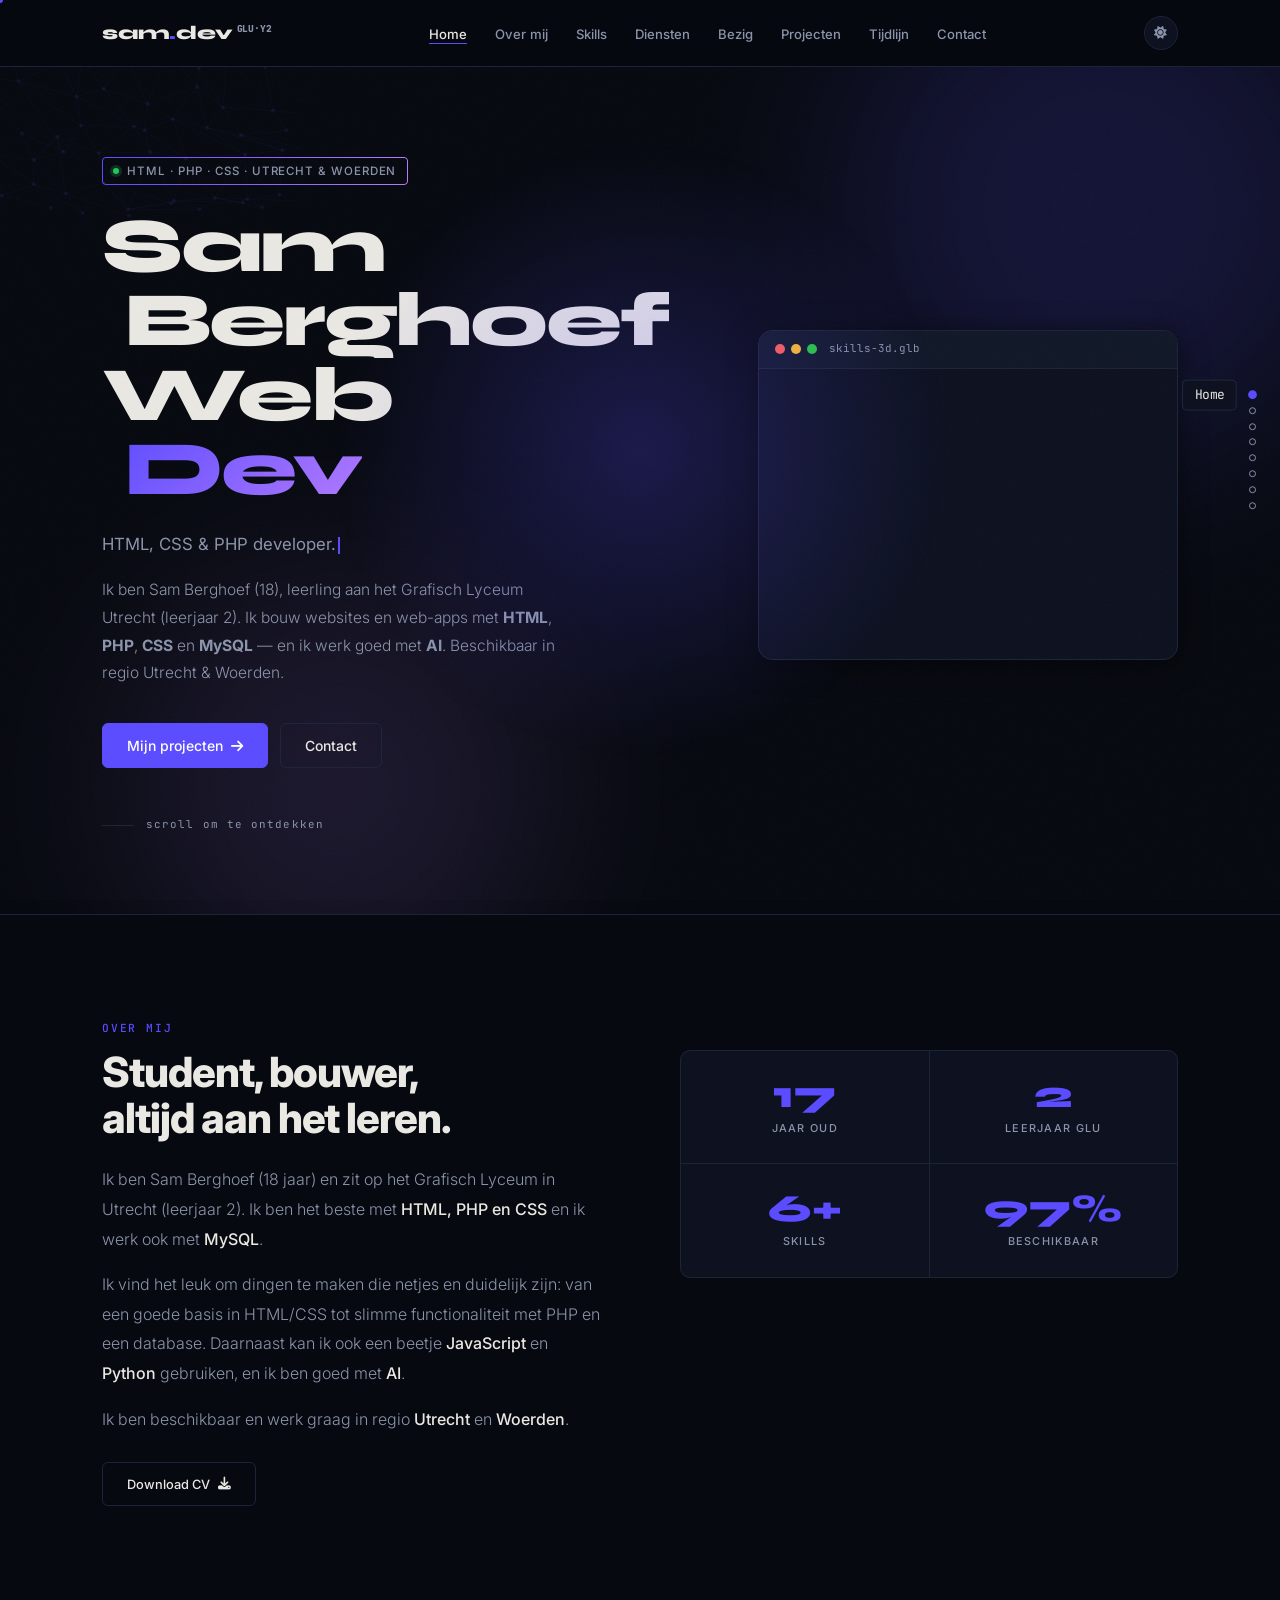
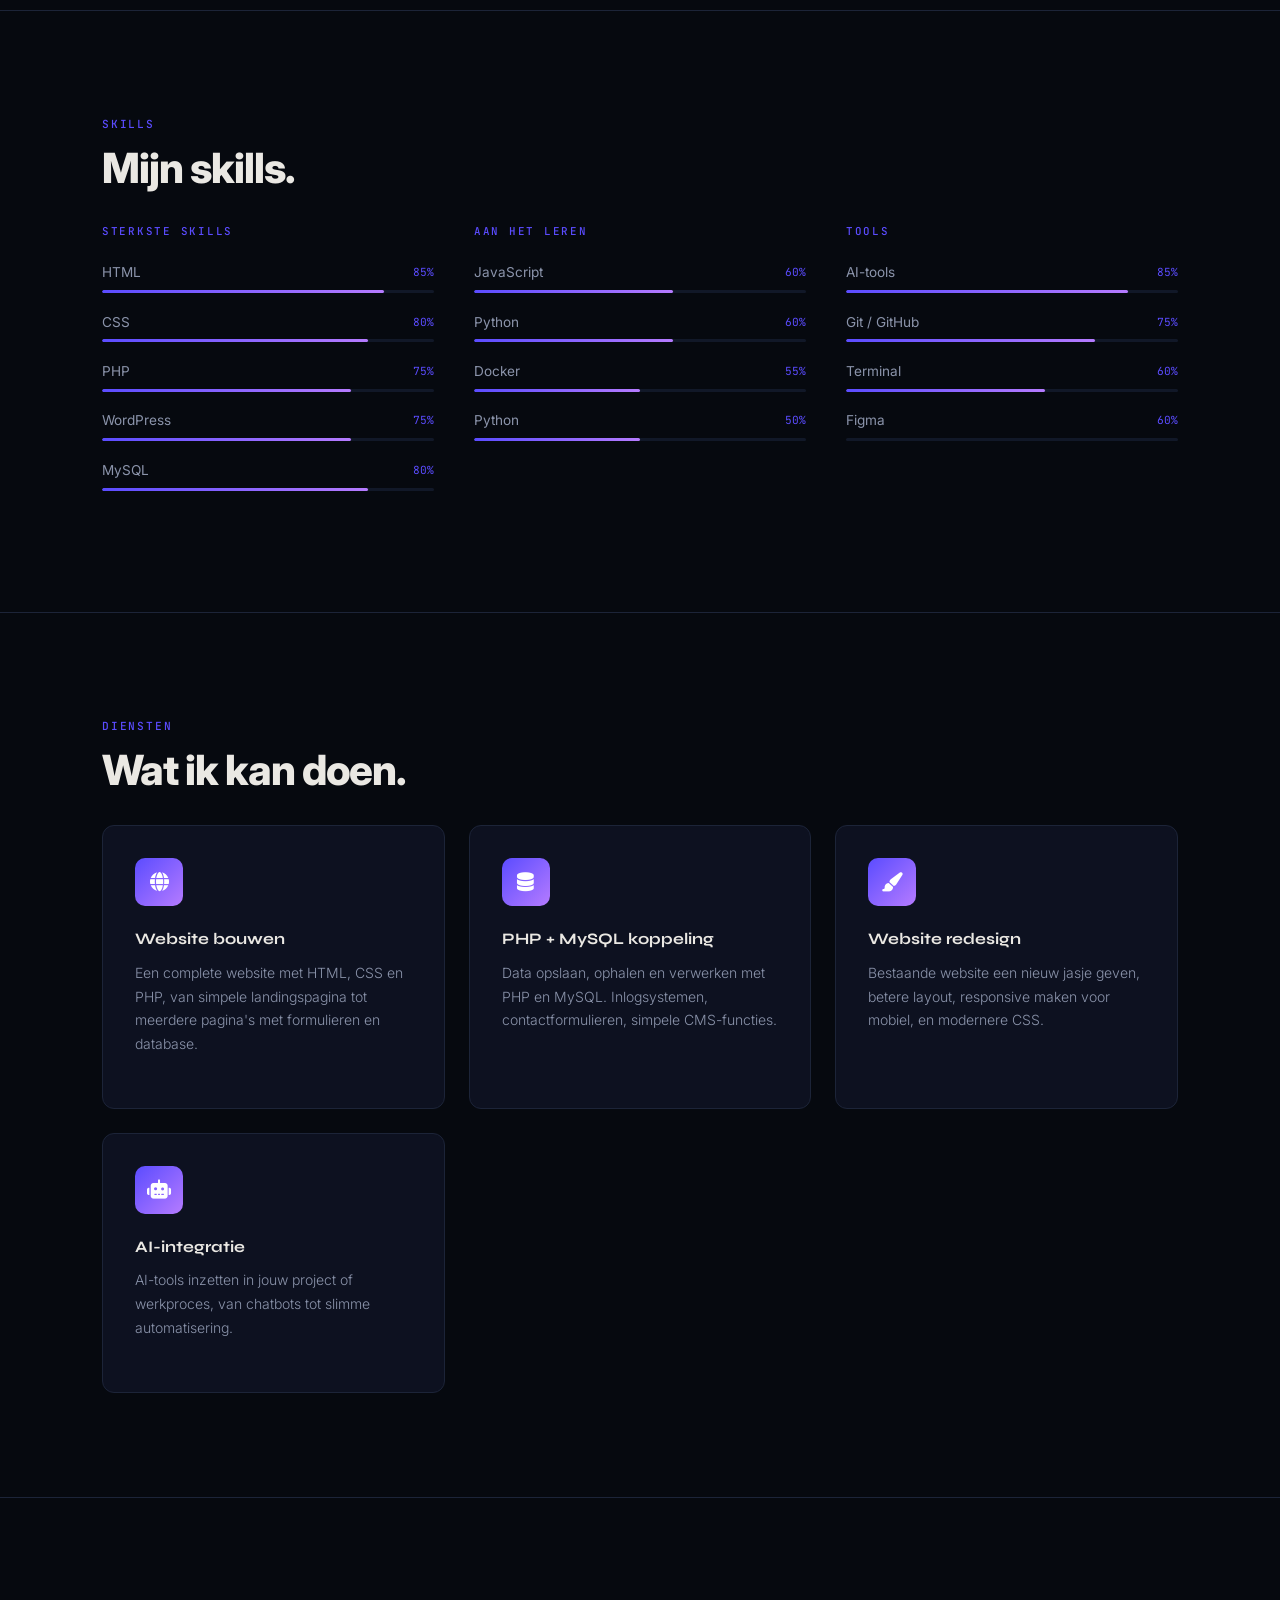
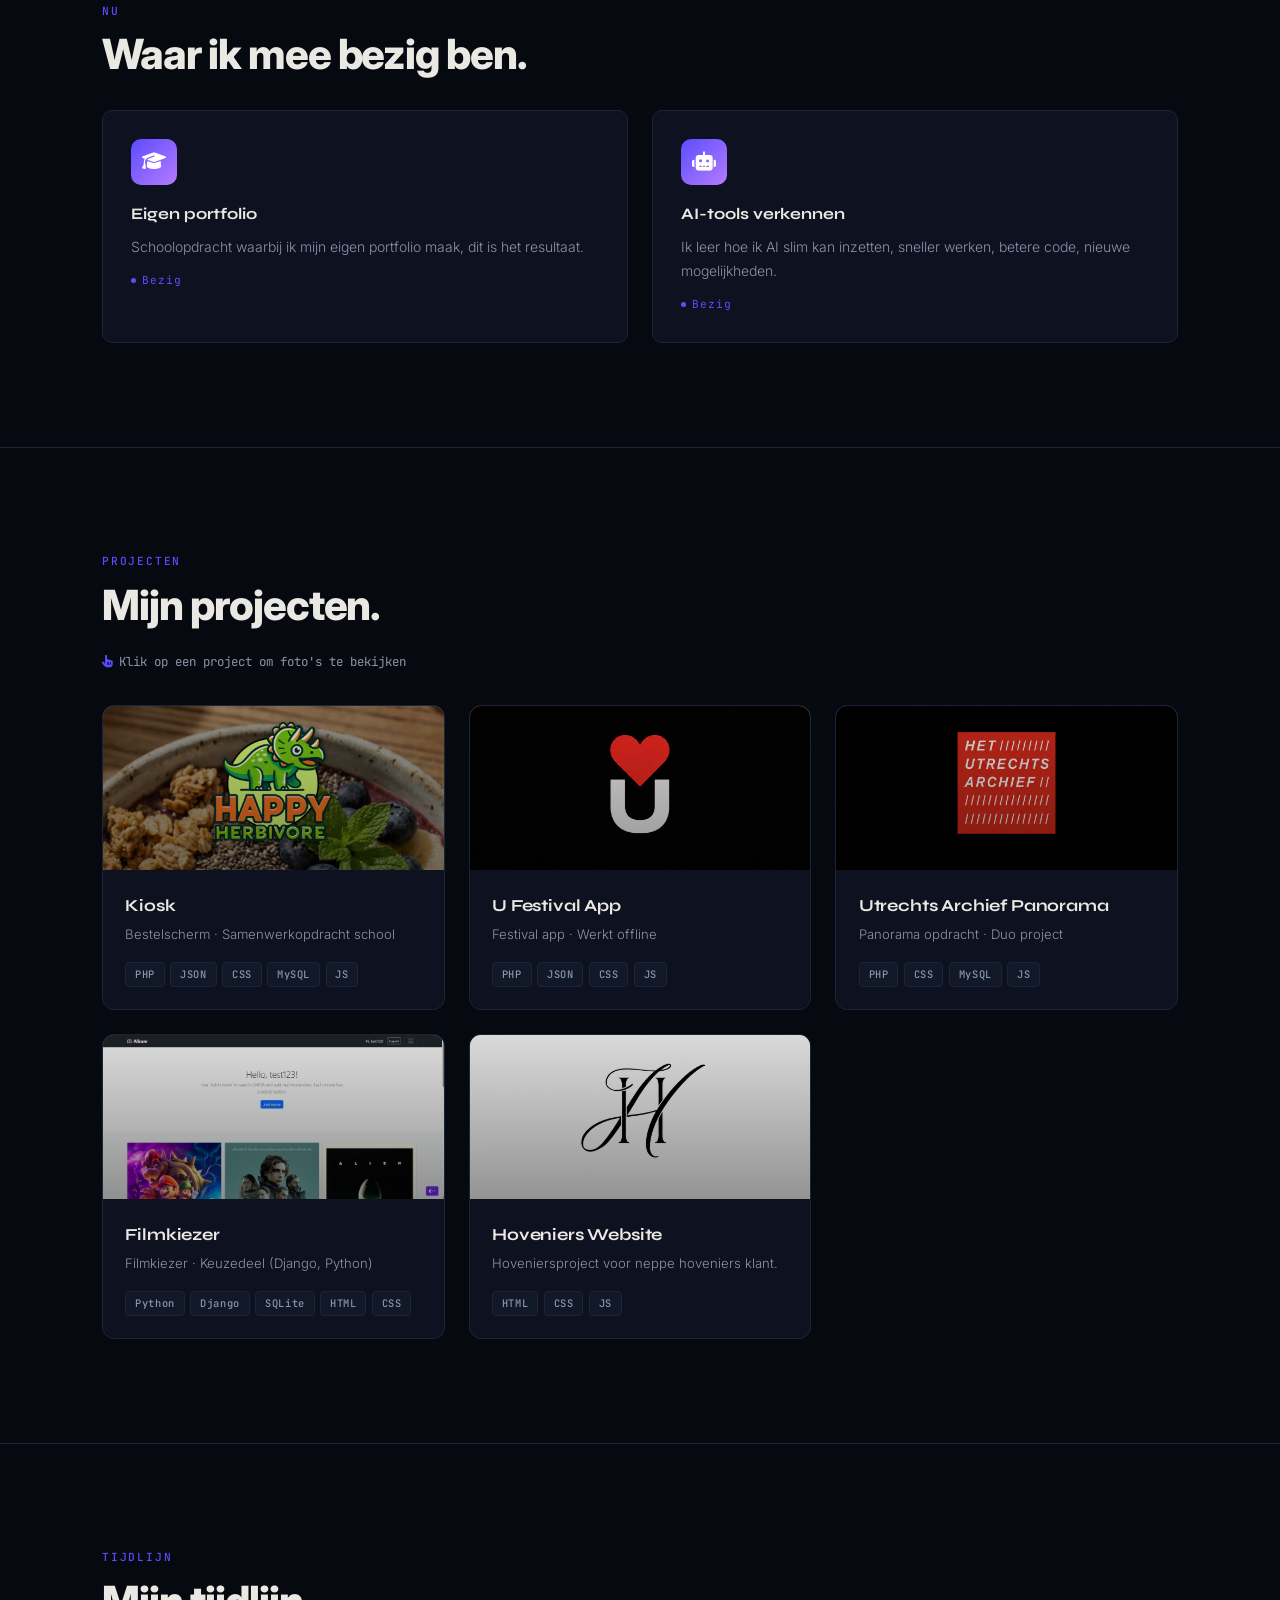
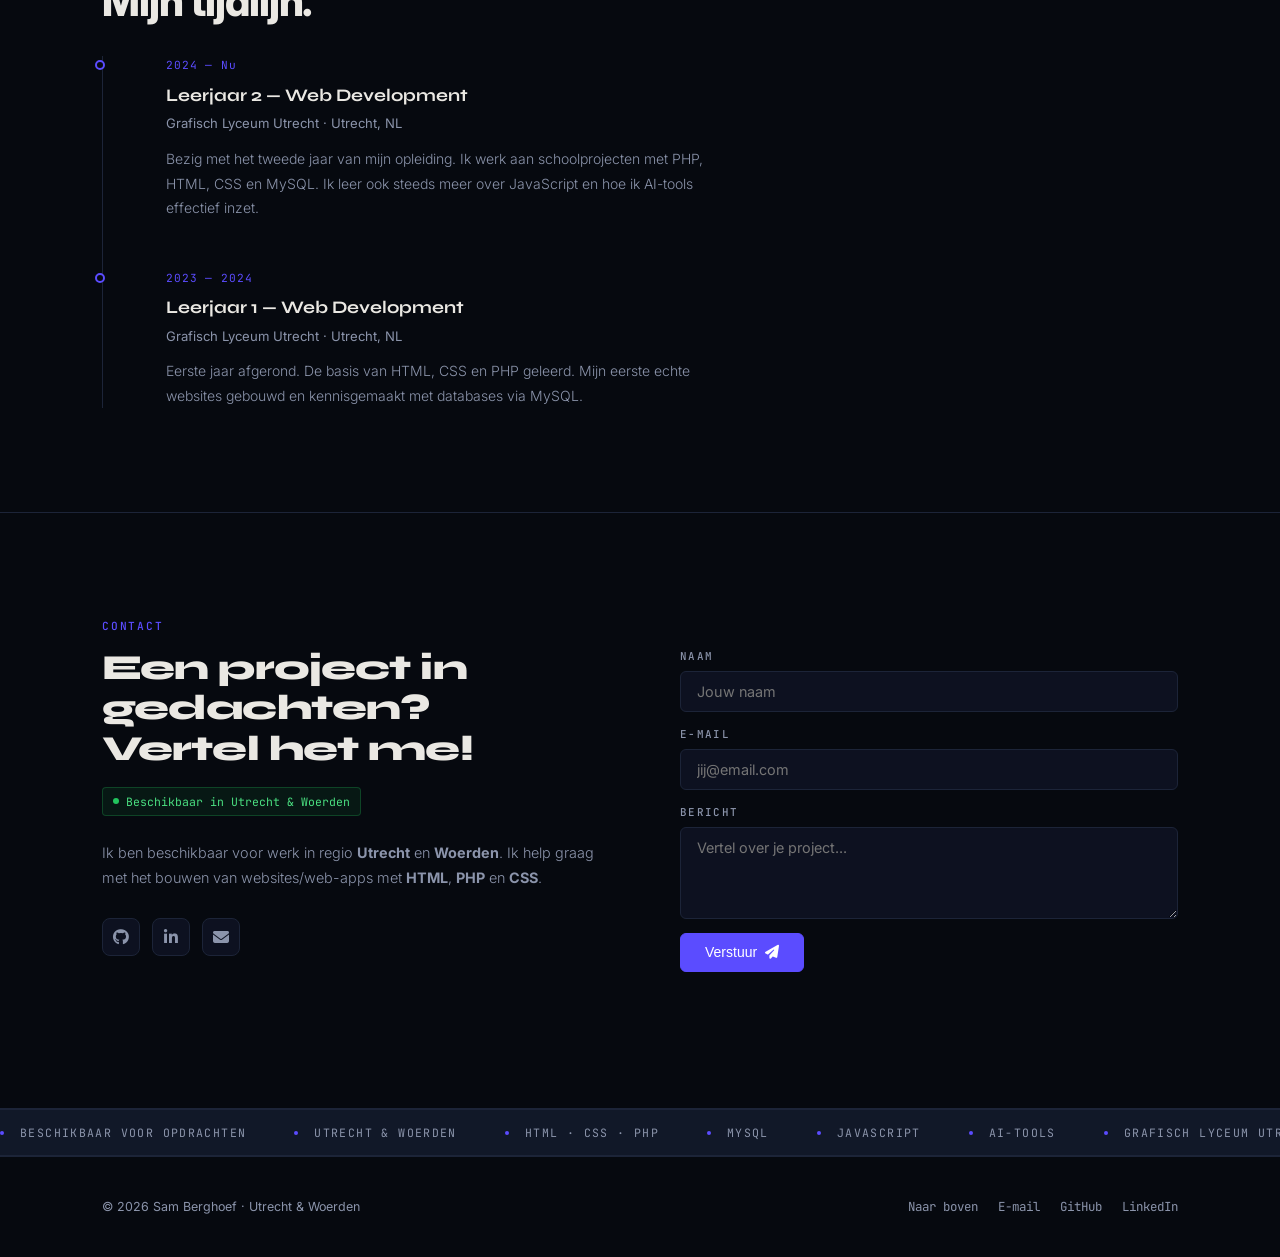
==== commit 2e2b3ce3: "image fix" ====
--- a/index.html
+++ b/index.html
@@ -12,7 +12,7 @@
   <meta property="og:type" content="website" />
   <meta name="theme-color" content="#5b4cff" />
   <title>Sam Berghoef portfolio</title>
-  <link rel="icon" type="image/x-icon" href="/images/cg1.svg">
+  <link rel="icon" type="image/x-icon" href="images/cg1.svg">
   <link rel="preconnect" href="https://fonts.googleapis.com" />
   <link rel="preconnect" href="https://fonts.gstatic.com" crossorigin />
   <link
